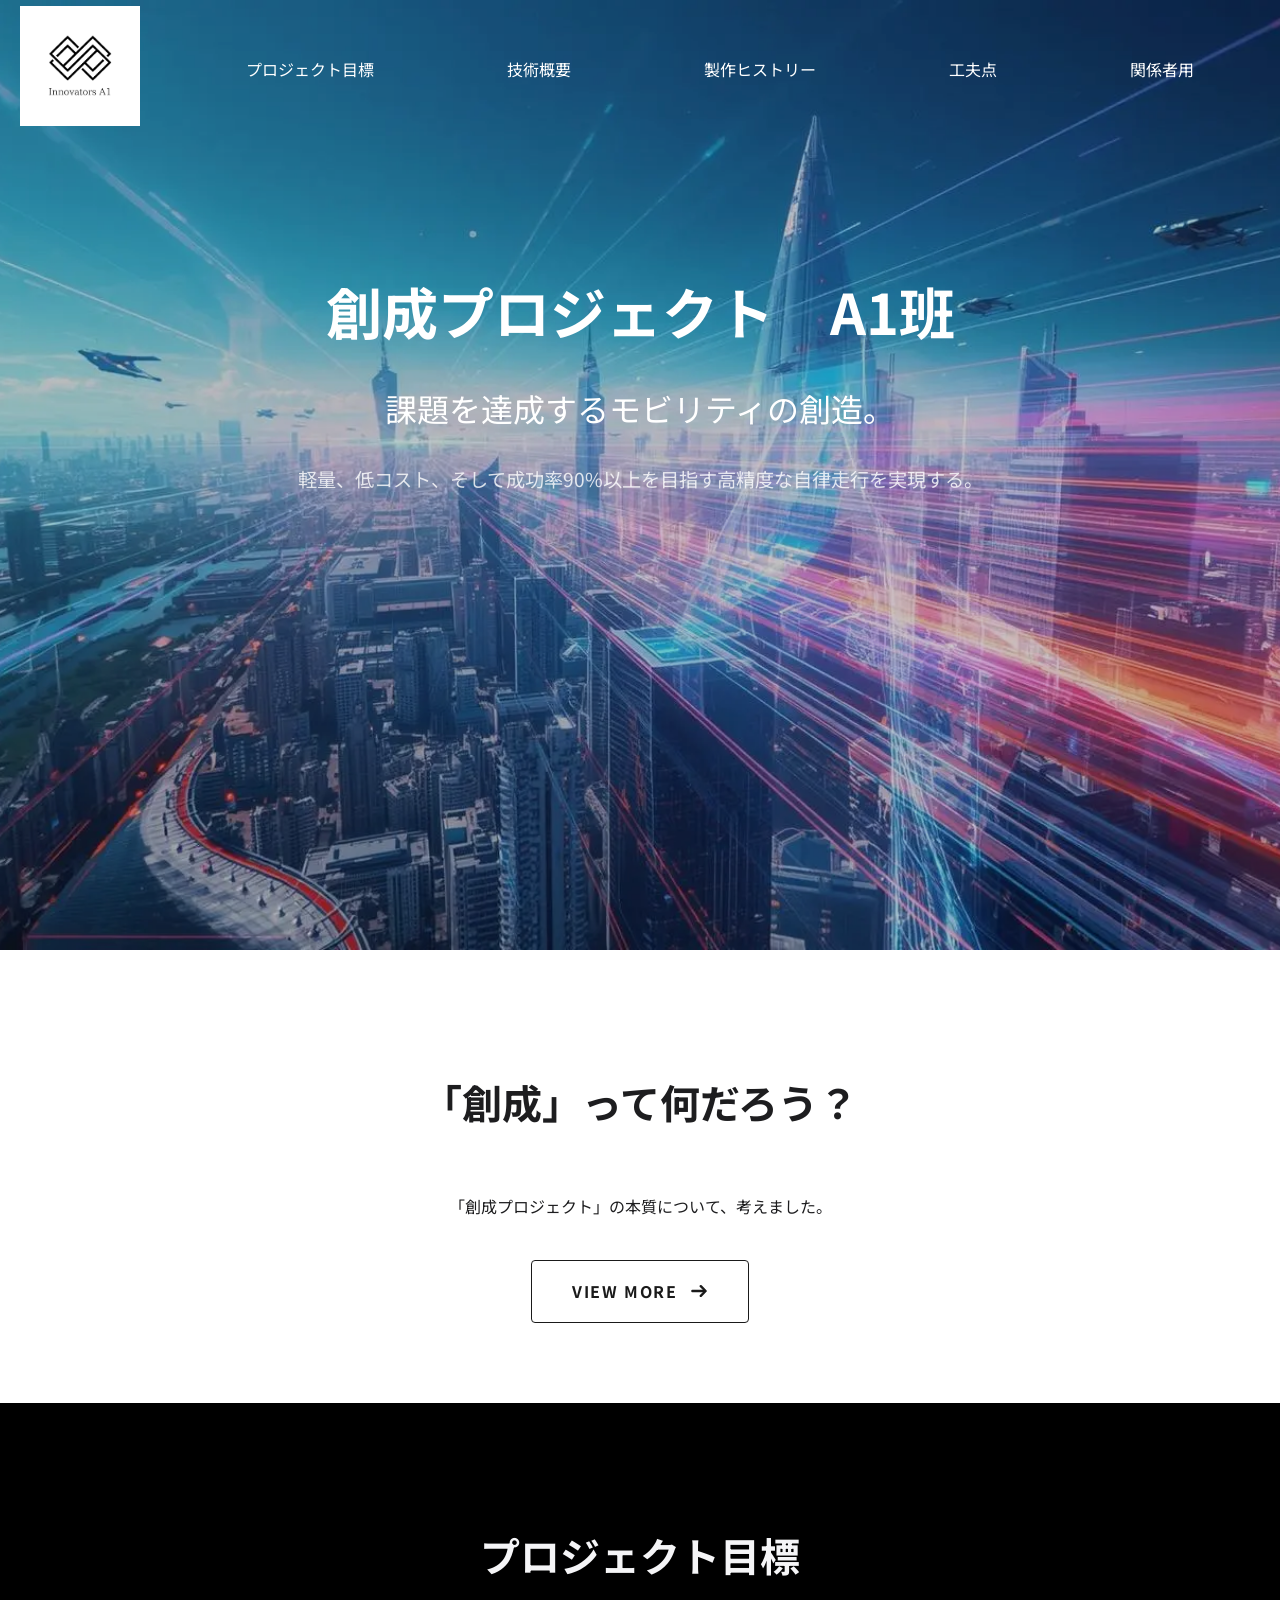
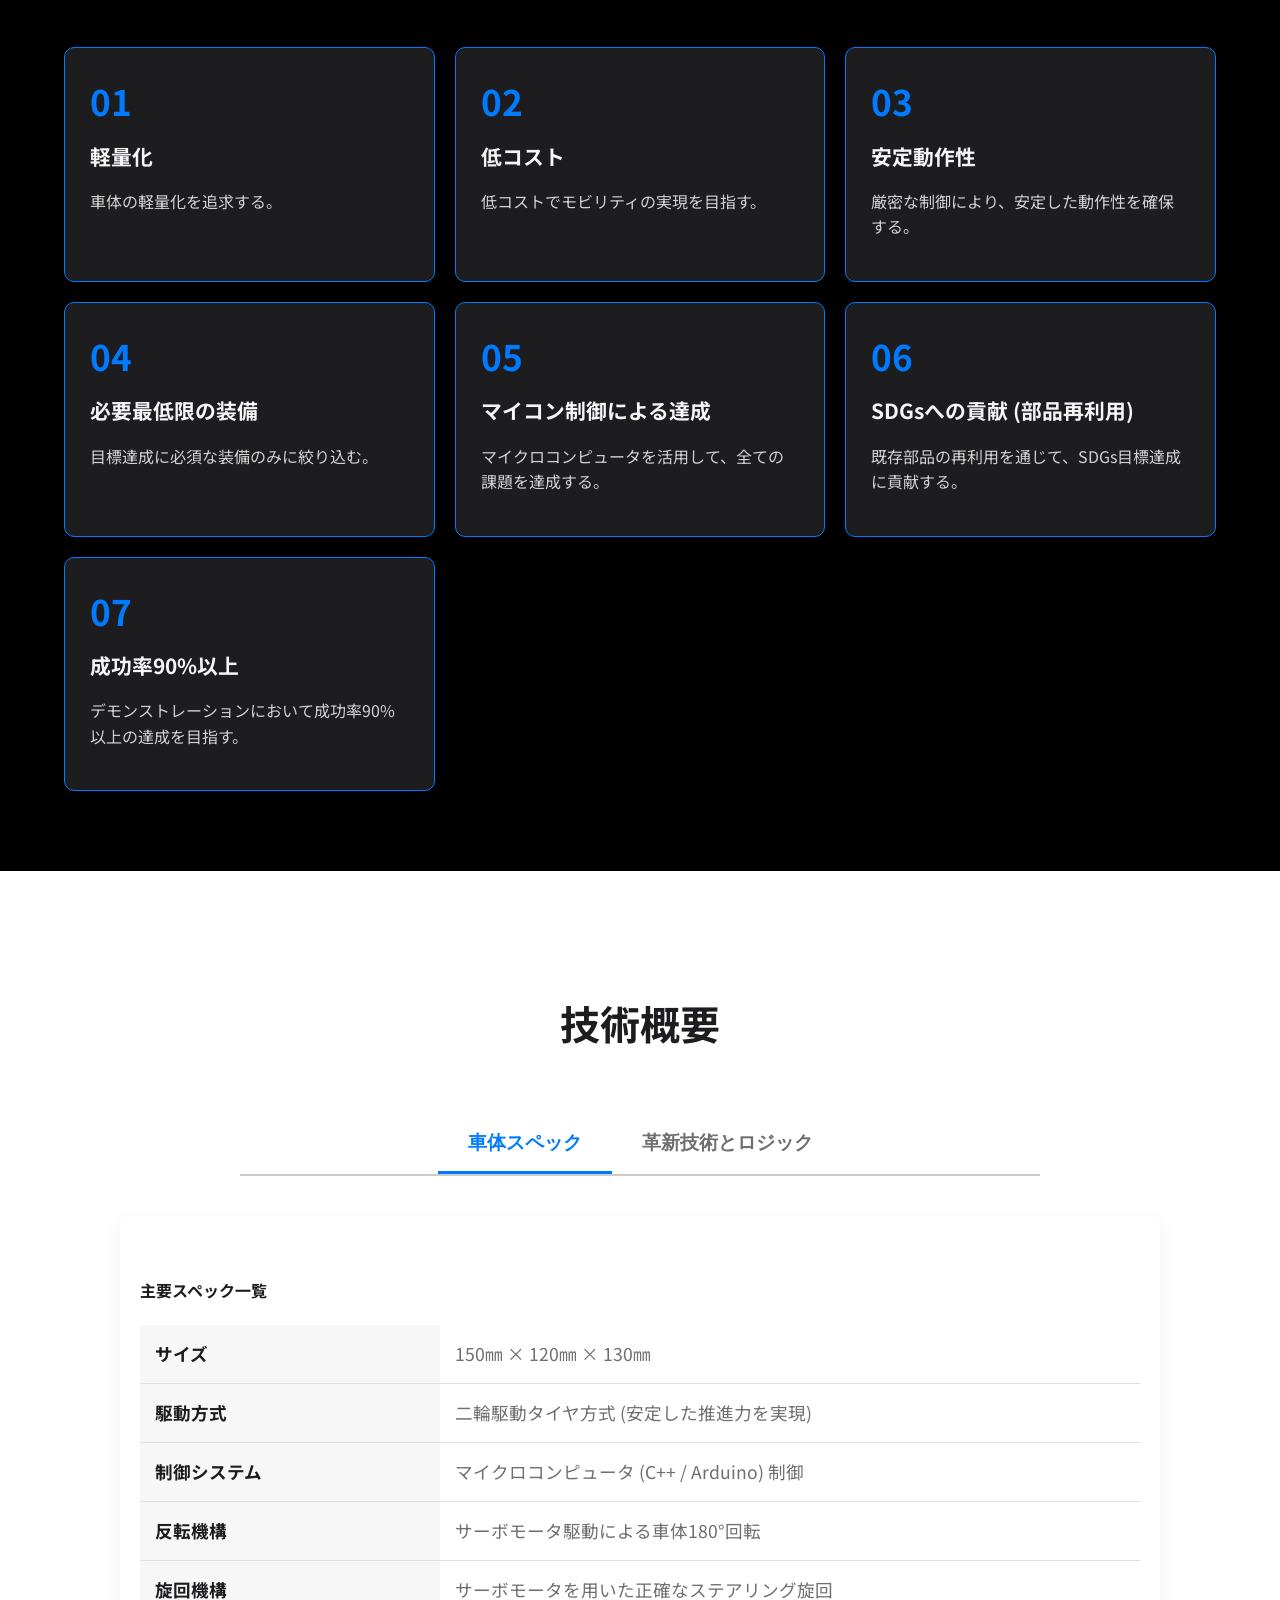
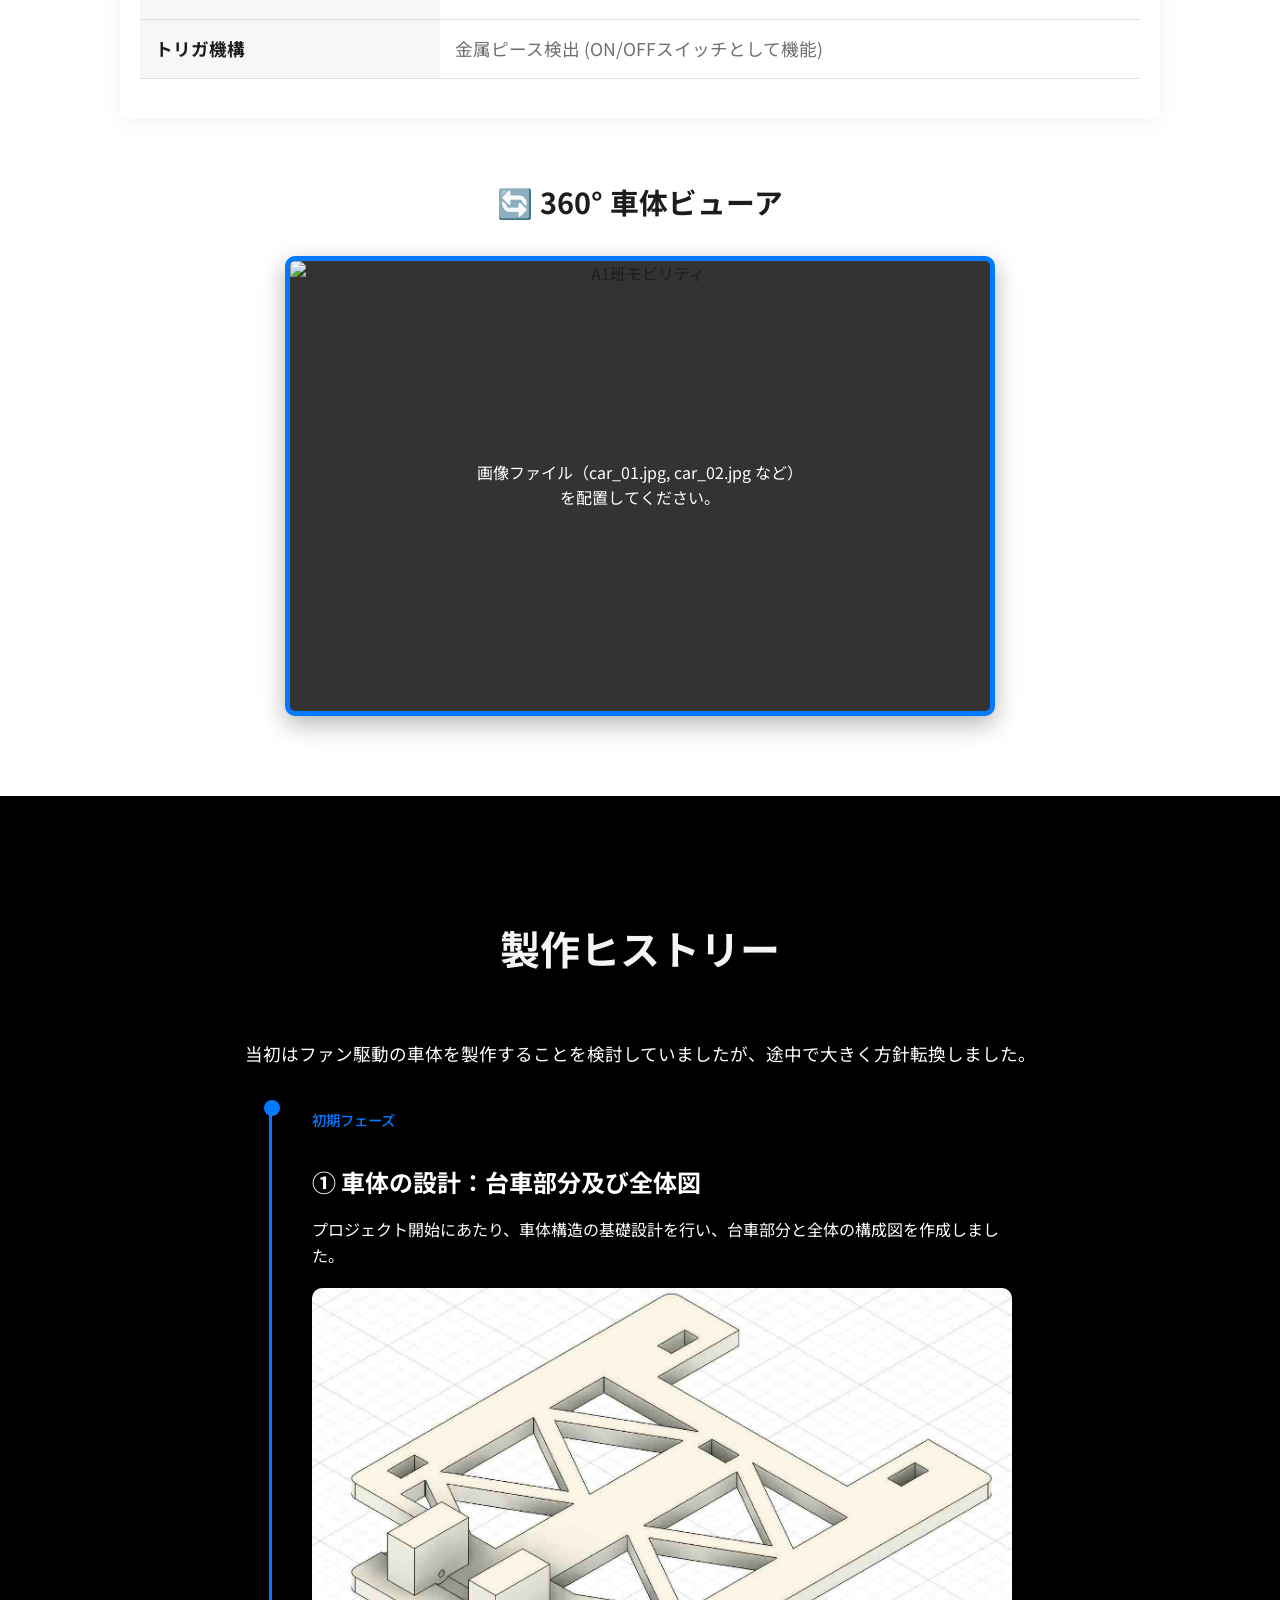
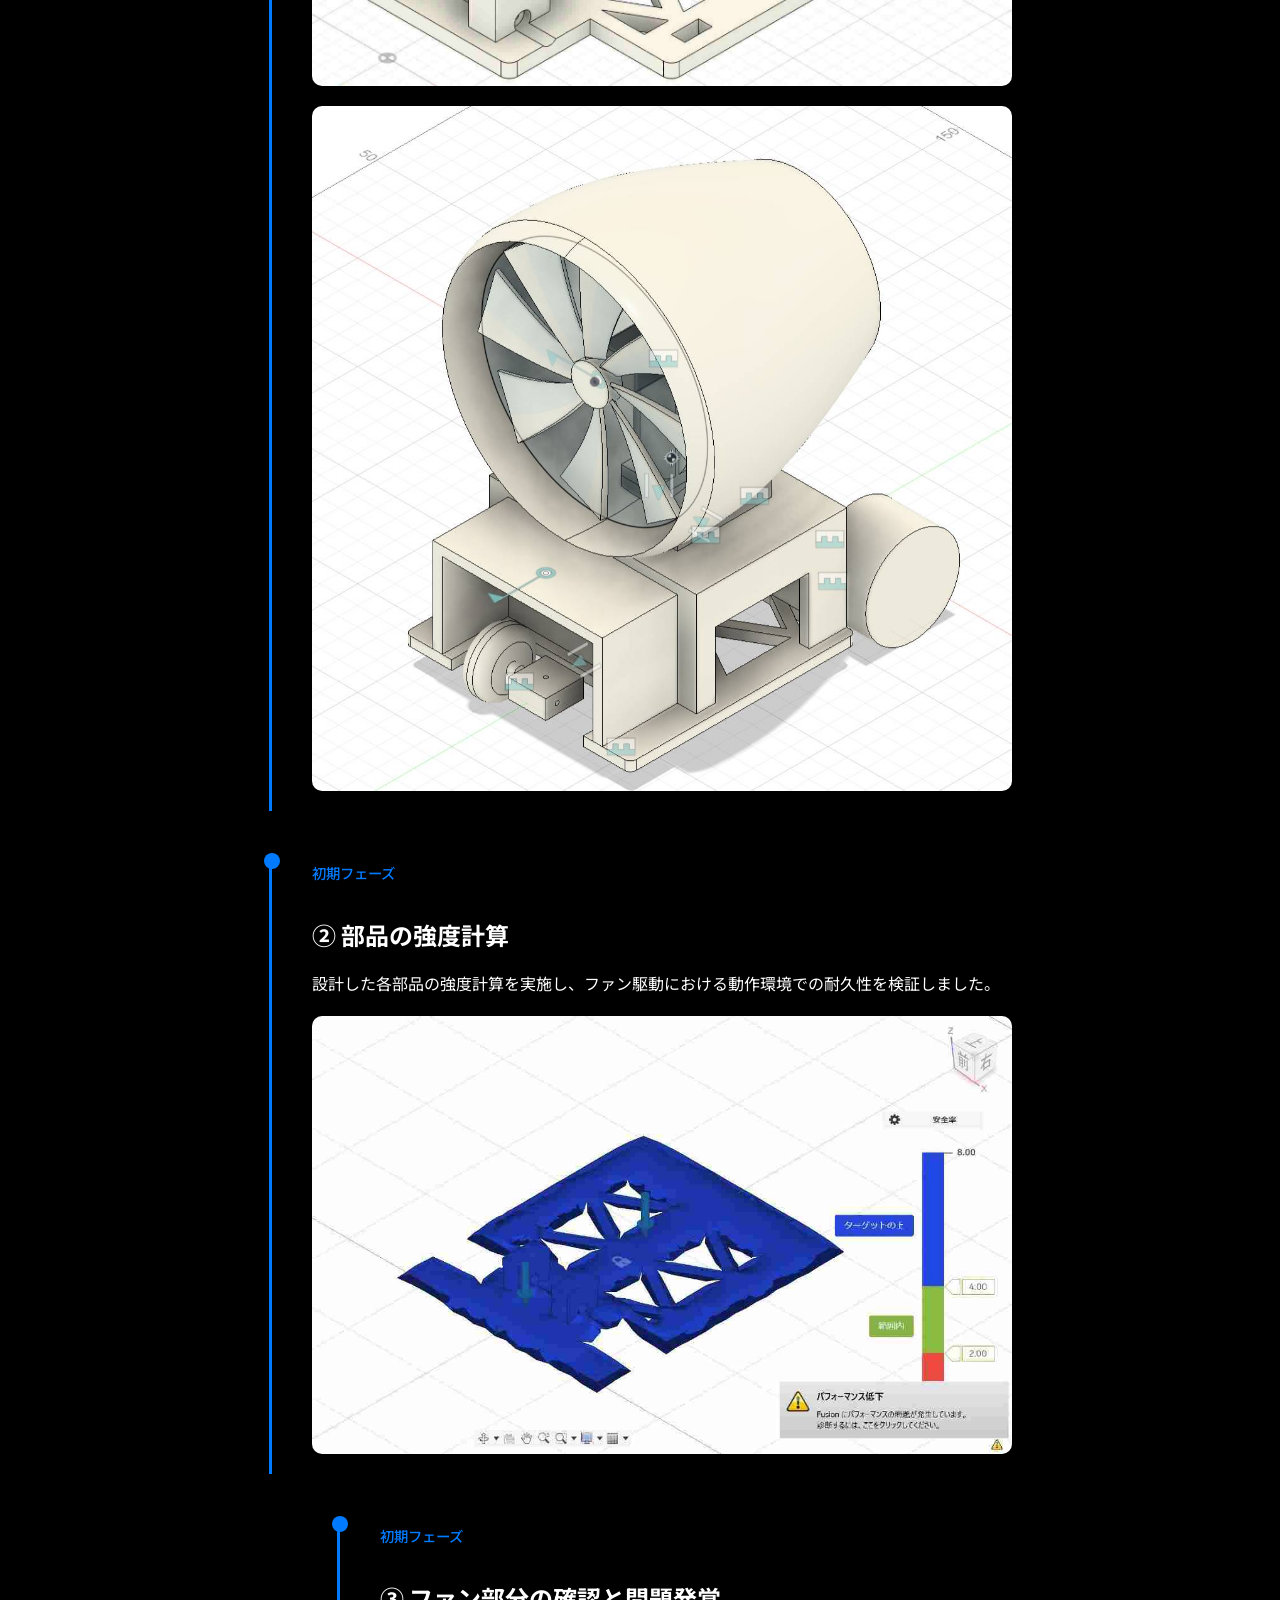
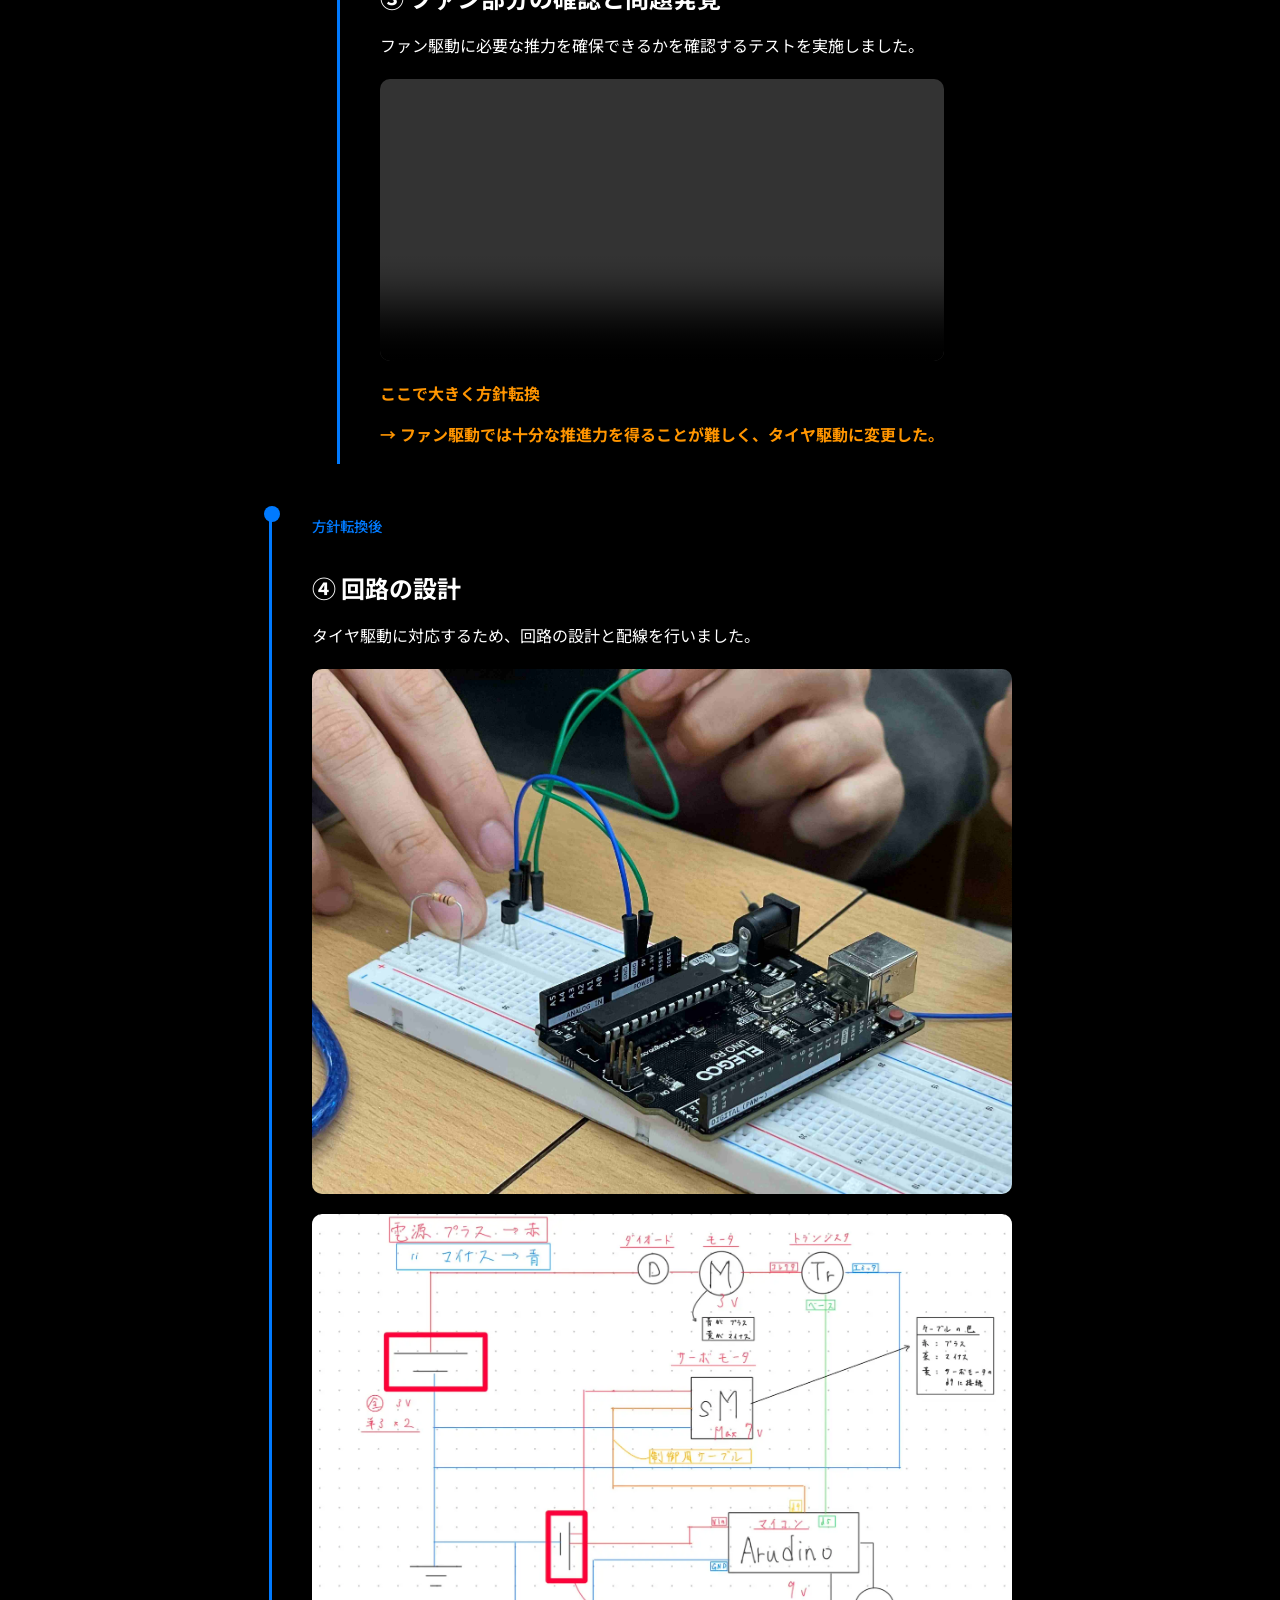
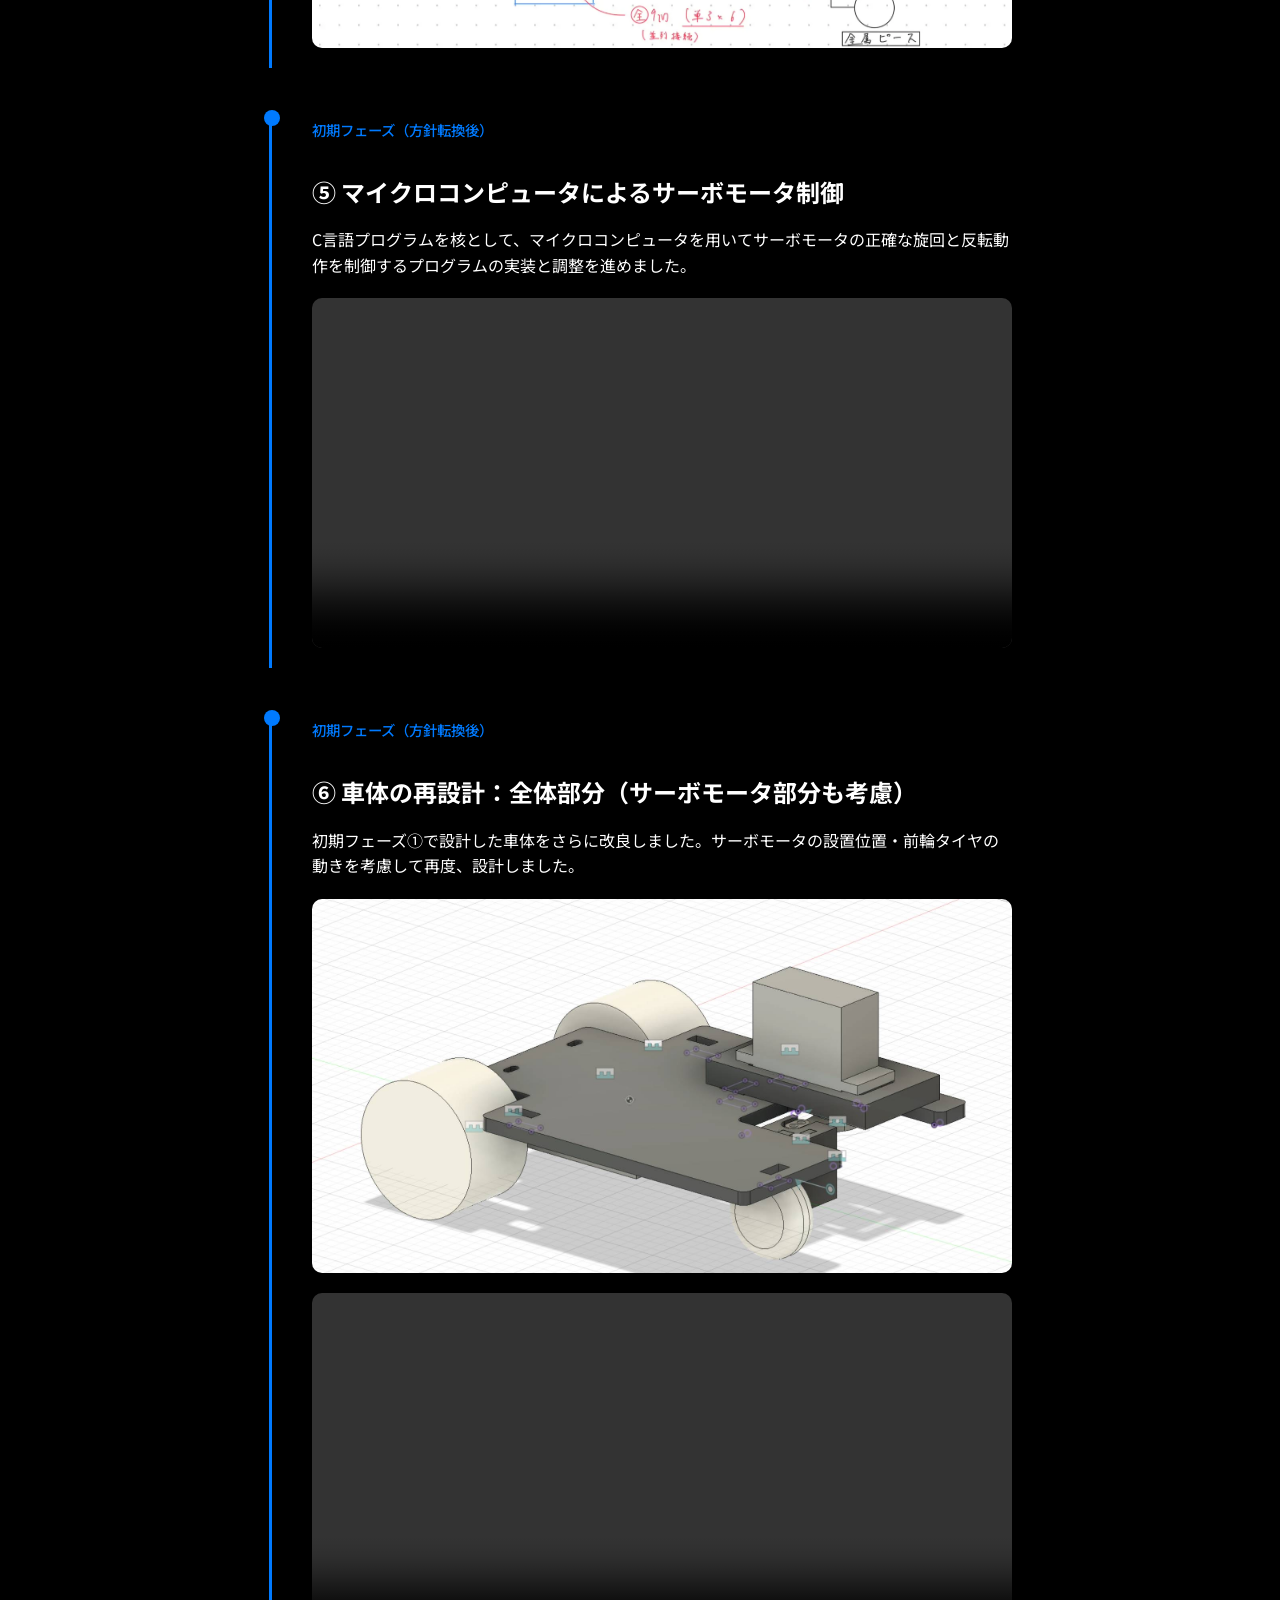
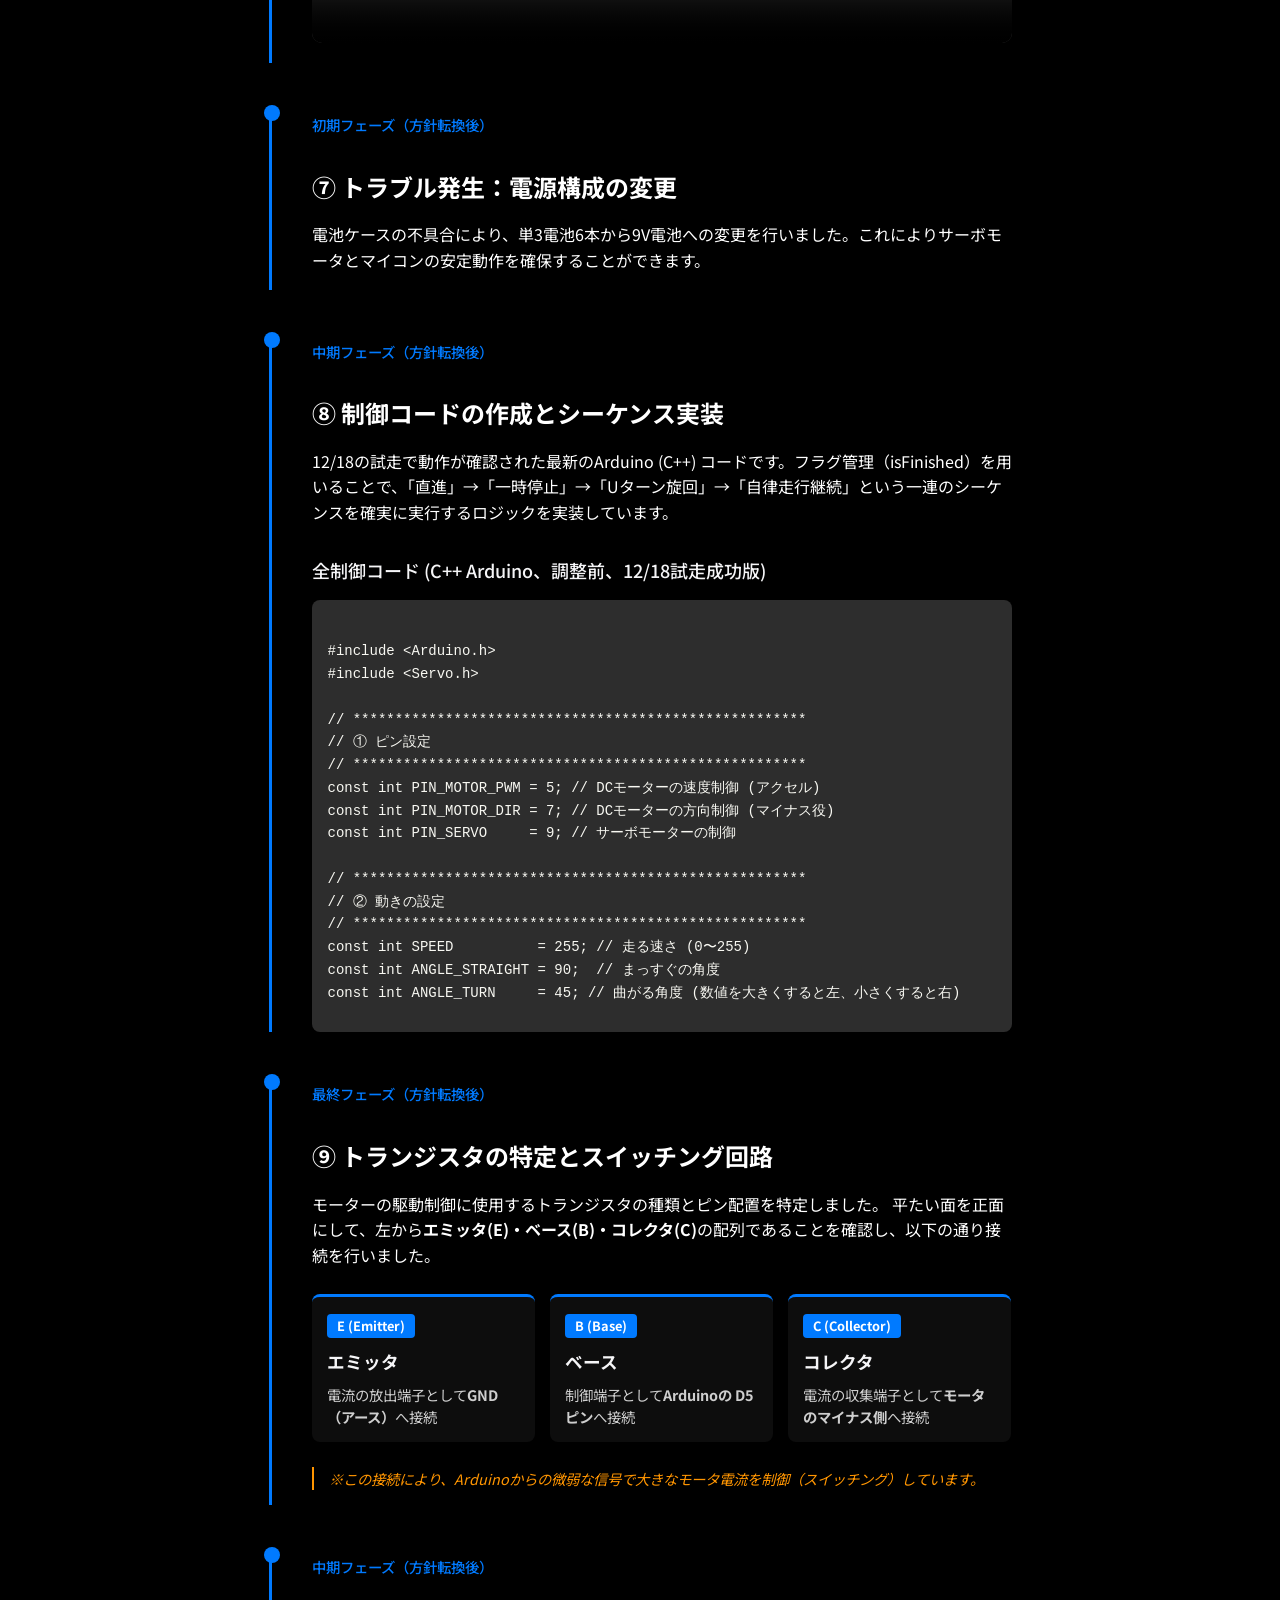
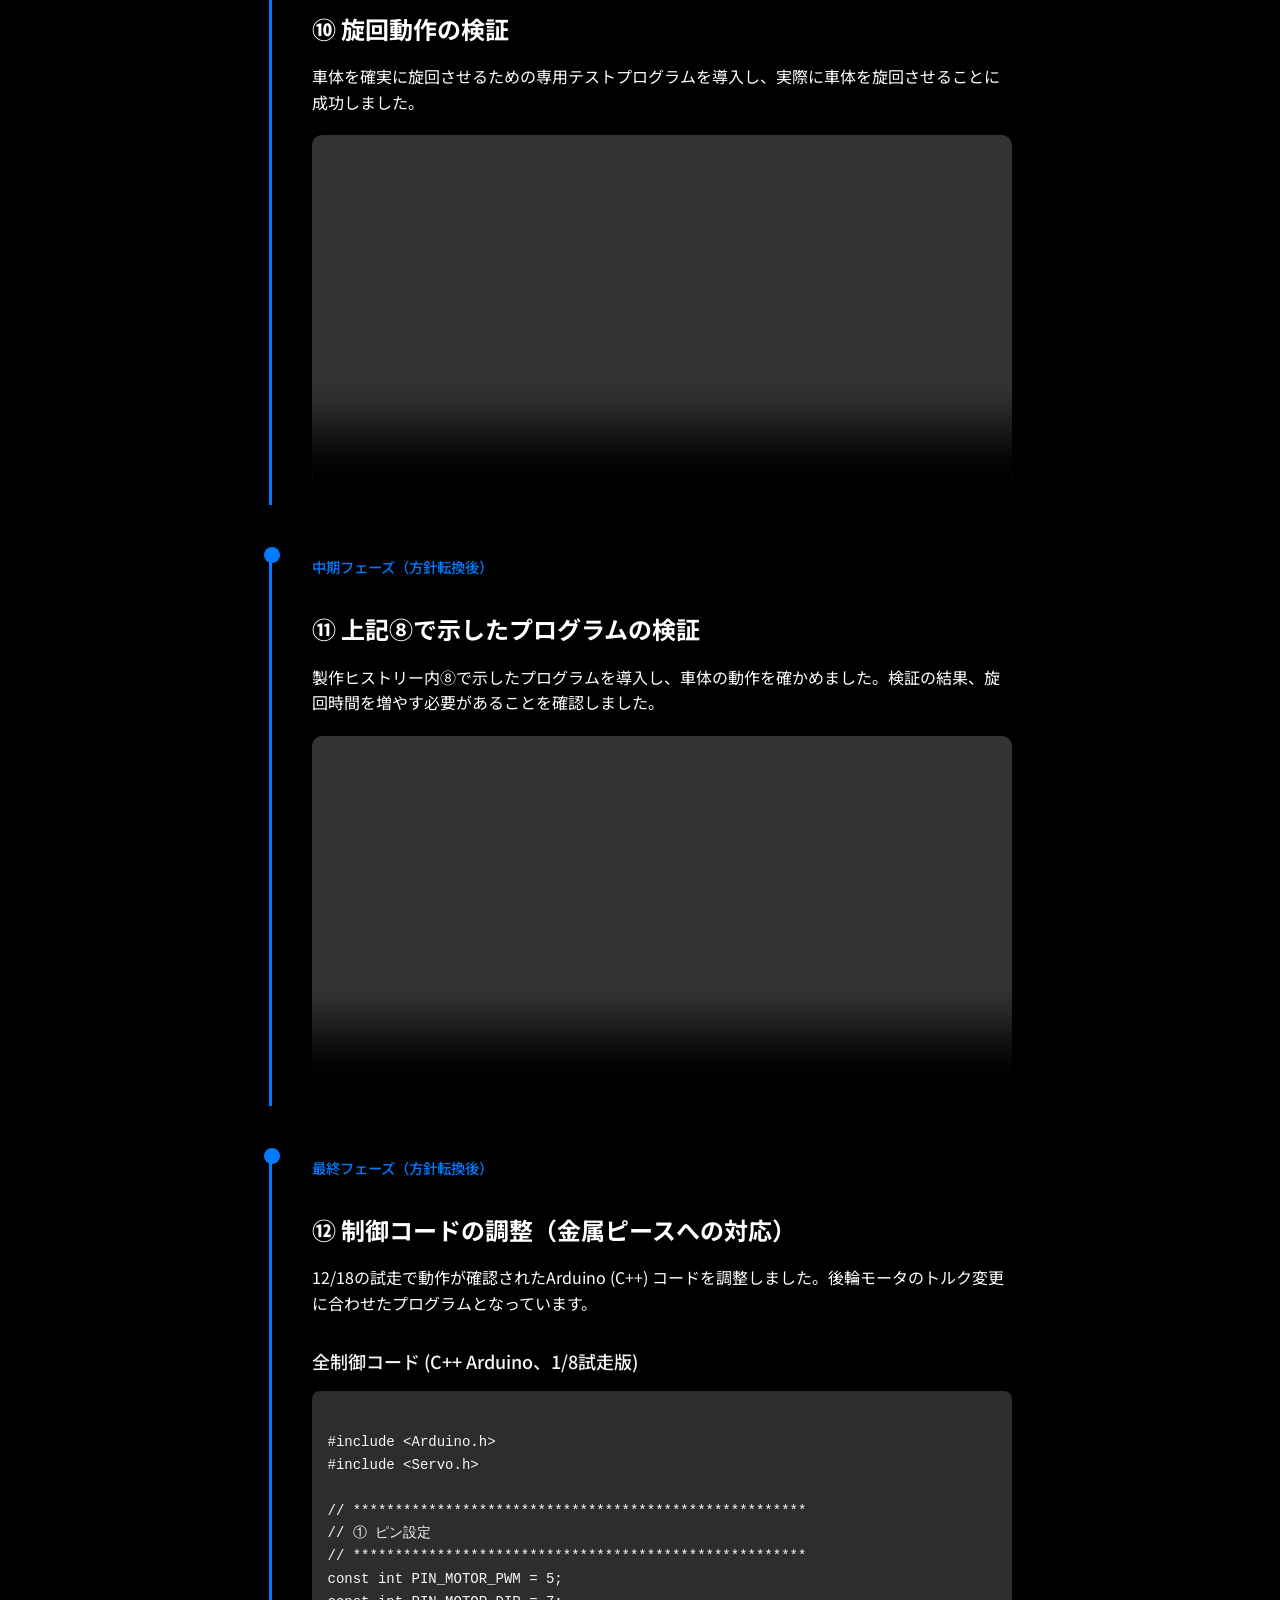
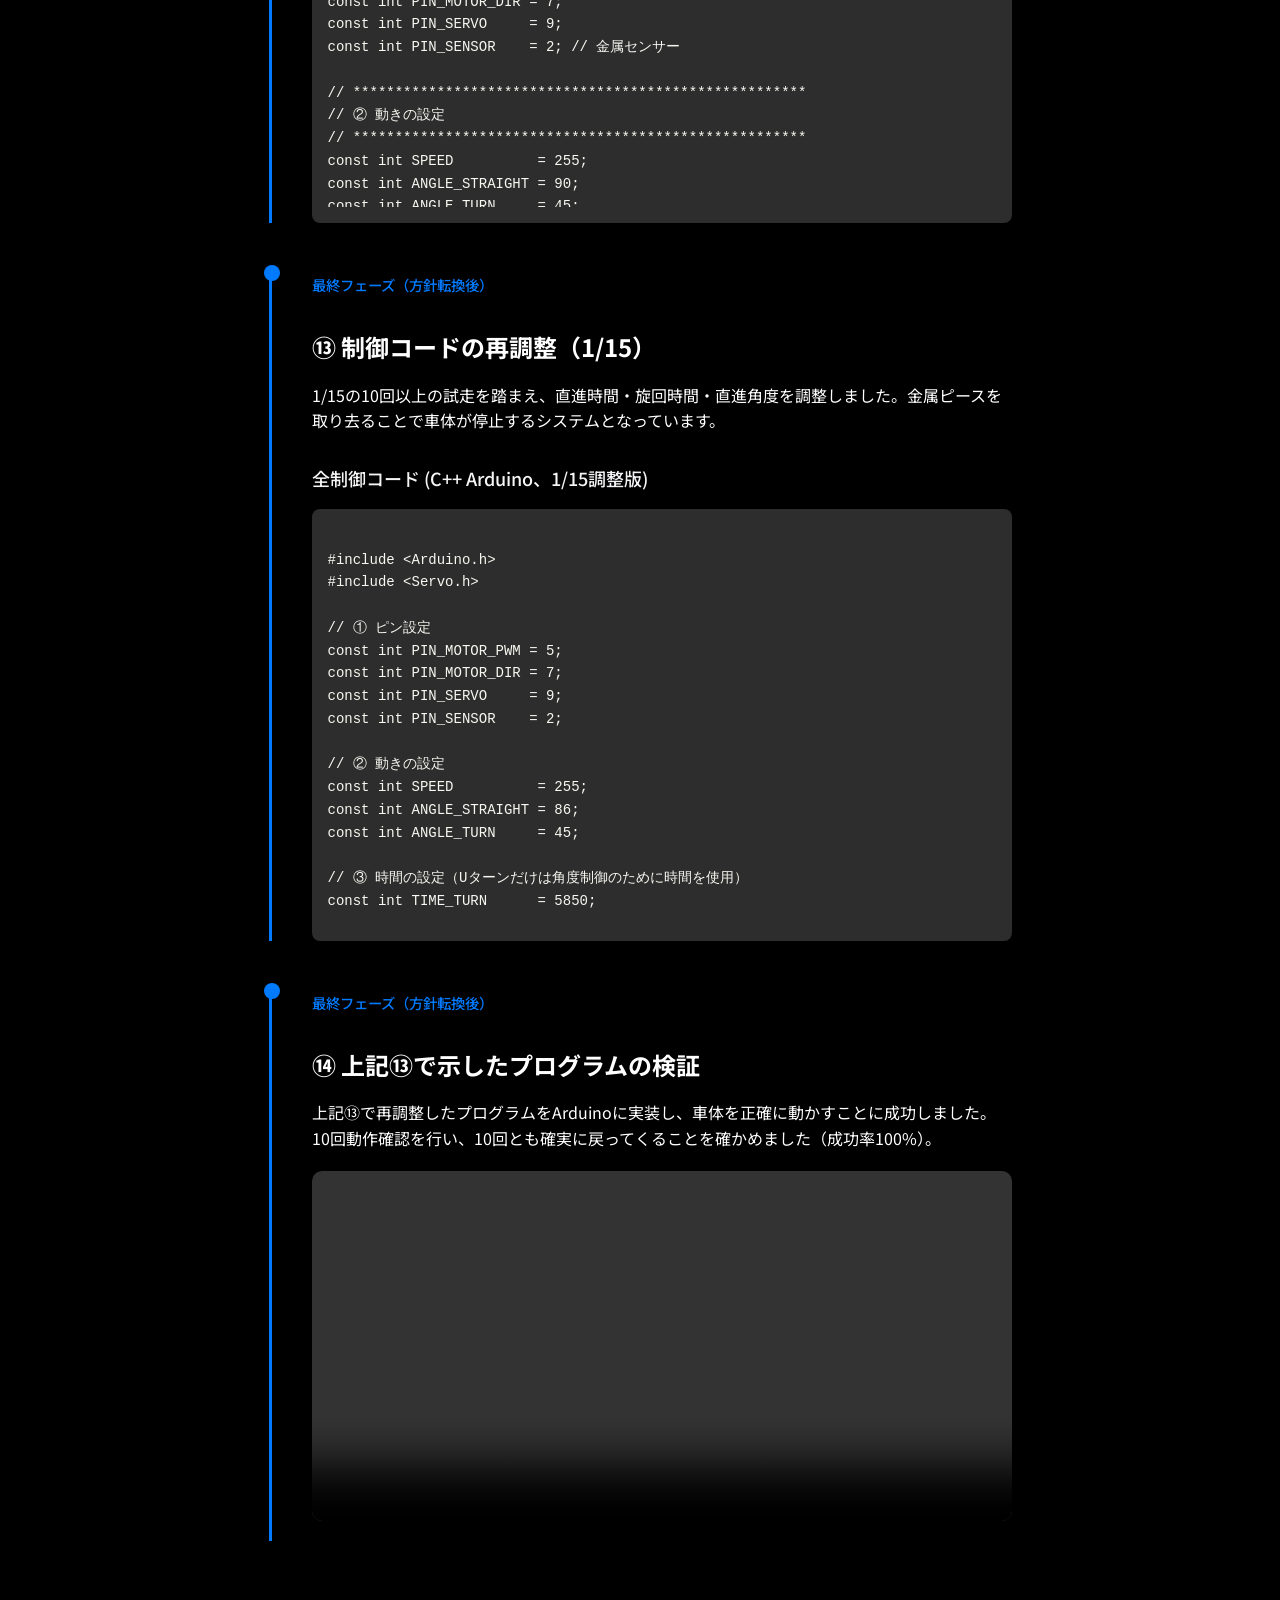
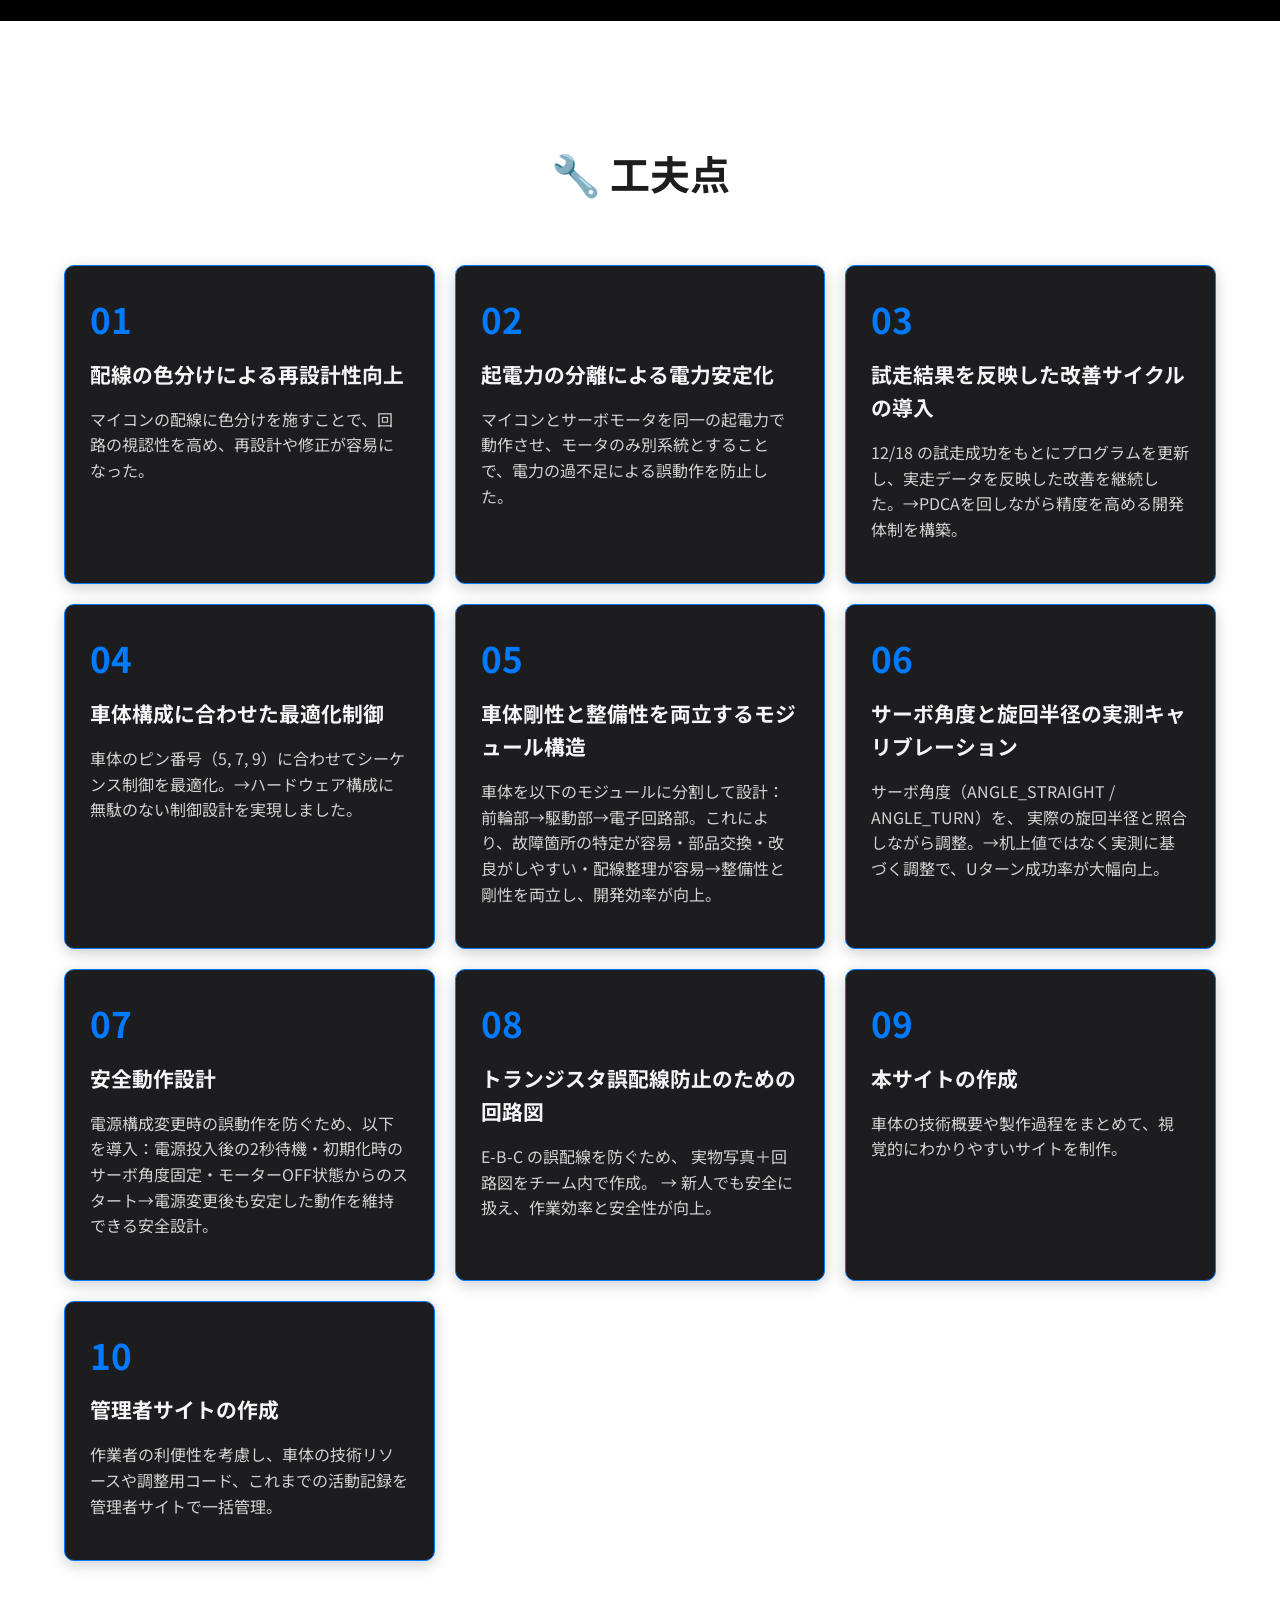
==== index.html @ 219f432d "Update index.html" ====
<!DOCTYPE html>
<html lang="ja">
<head>
    <meta charset="UTF-8">
    <meta name="viewport" content="width=device-width, initial-scale=1.0">
    <meta name="description" content="Innovators A1班による自律走行モビリティの製作プロジェクト。軽量・低コスト・高精度な設計の詳細を紹介します。">
    <title>創成プロジェクト A1班: 軽量・低コストな自律走行モビリティ開発</title>
    <link rel="preload" as="image" href="A1.webp" fetchpriority="high">
    <link rel="preconnect" href="https://fonts.googleapis.com">
    <link rel="preconnect" href="https://fonts.gstatic.com" crossorigin>
    <link href="https://fonts.googleapis.com/css2?family=Noto+Sans+JP:wght@400;700&display=swap" rel="stylesheet" media="print" onload="this.media='all'">
    <style>
/* ==========================================================================
 * 0. アニメーションキーフレーム定義
 * ========================================================================== */
@keyframes slideInUp {
    0% {
        opacity: 0;
        transform: translateY(30px);
    }
    100% {
        opacity: 1;
        transform: translateY(0);
    }
}

/* 360度ビューア操作ヒント用アニメーション */
@keyframes subtleShake {
    0%, 100% {
        transform: translateX(0);
    }
    25% {
        transform: translateX(3px); /* わずかに右へ */
    }
    75% {
        transform: translateX(-3px); /* わずかに左へ */
    }
}

/* ==================================== */
/* アニメーション関連 CSS (animate-on-scroll) */
/* ==================================== */

/* 1. アニメーション開始前の初期状態を定義 */
/* 画面外または非表示の状態 */
.animate-on-scroll {
    /* 不透明度を0にして完全に非表示にする */
    opacity: 0; 
    /* 要素をY軸（垂直方向）に20px下に移動させる（下からスライドインの準備） */
    transform: translateY(20px); 
    /* アニメーション（トランジション）の時間を設定 */
    transition: opacity 0.8s ease-out, transform 0.8s ease-out; 
}

/* 2. 要素が画面内に入ったときの状態を定義（visibleクラスがJSにより追加される） */
.animate-on-scroll.visible {
    /* 不透明度を1にして完全に表示する */
    opacity: 1; 
    /* 元の位置に戻す */
    transform: translateY(0); 
}

/* ==========================================================================
 * 1. カスタムプロパティ (変数) 定義
 * ========================================================================== */
:root {
    /* カラーパレット */
    --color-primary: #007aff; /* Blue (Apple Blue) */
    --color-primary-hover: #006ddf;
    --color-text-dark: #1d1d1f;
    --color-text-light: #ffffff;
    --color-background-light: #ffffff;
    --color-background-dark: #000000;
    --color-background-footer: #f5f5f7;
    --color-secondary-text: #6e6e73;
    --color-card-dark: #1d1d1f;
    --color-placeholder-bg: #e5e5e5;
    --color-hero-overlay: rgba(0, 0, 0, 0.2);
    --color-hero-text-secondary: rgba(255, 255, 255, 0.8);
    --color-dark-bg-heading: #f5f5f7;

    /* スペーシング */
    --space-section-padding: 80px;
    --space-page-padding-horizontal: 5%;
    --space-title-margin-bottom: 60px;
    --space-grid-gap: 30px;

    /* コードブロック用 */
    --color-code-bg: #2d2d2d; /* Monaco Dark */
    --color-code-text: #f8f8f2;
}
/* ==========================================================================
 * 2. ベーススタイル
 * ========================================================================== */

/* 基本リセットとフォント設定 */
body {
    font-family: 'Noto Sans JP', sans-serif;
    margin: 0;
    padding: 0;
    line-height: 1.6;
    color: var(--color-text-dark);
    background-color: var(--color-background-light);
}

/* スムーズスクロールの導入 */
html {
    scroll-behavior: smooth;
}

/* --- セクション共通スタイル --- */
.section {
    padding: var(--space-section-padding) var(--space-page-padding-horizontal);
    text-align: center;
}

.section h3 {
    font-size: 2.5rem;
    font-weight: 700;
    margin-bottom: var(--space-title-margin-bottom);
}

.light-bg {
    background-color: var(--color-background-light);
}

.dark-bg {
    background-color: var(--color-background-dark);
    color: var(--color-text-light);
}

.dark-bg h3 {
    color: var(--color-dark-bg-heading);
}

/* アクセシビリティのためのフォーカスインジケータ改善 */
a:focus, button:focus, .hero-tab-button:focus, .menu-icon:focus, .menu-trigger:focus {
    outline: 2px solid var(--color-primary); /* プライマリカラーの青色 */
    outline-offset: 3px;
    border-radius: 4px; /* 角丸を適用 */
}

/* ==========================================================================
 * 3. ヒーローセクション
 * ========================================================================== */
.hero {
    background-image: url('./4.webp');
    background-size: cover;
    background-position: center top;
    background-repeat: no-repeat;
    
    /* 固定ナビバーの高さ（約70px）を考慮してパディングを調整 */
    padding: calc(150px + 70px) 5% 100px;
    text-align: center;
    min-height: 70vh;
    position: relative;
    overflow: hidden;
}

/* 背景画像の上に暗いオーバーレイをかけ、テキストの視認性を高める */
.hero::before {
    content: '';
    position: absolute;
    top: 0;
    left: 0;
    width: 100%;
    height: 100%;
    background-color: var(--color-hero-overlay);
    z-index: 1;
}

/* ヒーロー内のテキストとボタンをオーバーレイより手前に表示 */
.hero h1, .hero h2, .hero p {
    color: var(--color-text-light);
    position: relative;
    z-index: 2;
    /* 初期状態を非表示にする（アニメーション開始前） */
    opacity: 0; 
    /* フェードインアニメーションを適用 */
    animation: slideInUp 1.0s ease-out forwards; 
}

/* 要素ごとに遅延を設定して順番に表示 */
.hero h1 { animation-delay: 0.3s; }
.hero h2 { animation-delay: 0.6s; }
.hero p { animation-delay: 0.9s; }

.hero h1 {
    font-size: 3.5rem;
    font-weight: 700;
    margin-bottom: 10px;
}

.hero h2 {
    font-size: 2rem;
    font-weight: 400;
    margin-bottom: 30px;
}

.hero p {
    font-size: 1.2rem;
    margin-bottom: 40px;
    color: var(--color-hero-text-secondary);
}

/* ==========================================================================
 * 4. プロジェクト目標グリッド (7項目対応のための新規スタイル)
 * ========================================================================== */
.goal-list-container {
    display: grid;
    /* PCでは3列のグリッドにする */
    grid-template-columns: repeat(3, 1fr);
    gap: 20px;
    max-width: 1200px;
    margin: 0 auto;
    text-align: left;
}

.goal-item-small {
    padding: 25px;
    border-radius: 10px;
    background-color: var(--color-card-dark);
    border: 1px solid var(--color-primary);
    box-shadow: 0 4px 15px rgba(0, 0, 0, 0.2);
    
    /* ホバーアニメーション */
    transition: transform 0.3s;
    
    /* スクロールアニメーションの初期状態 */
    opacity: 0;
    transform: translateY(30px);
    transition: opacity 0.6s ease-out, transform 0.6s ease-out, box-shadow 0.3s, border 0.3s;
}

.goal-item-small:hover {
    transform: translateY(-5px);
}

/* visibleクラスが適用されたときのアニメーション */
.goal-item-small.visible {
    opacity: 1;
    transform: translateY(0);
}

.goal-number-small {
    font-size: 2.2rem;
    font-weight: 700;
    color: var(--color-primary);
    display: block;
    margin-bottom: 10px;
}

.goal-item-small h4 {
    font-size: 1.3rem;
    font-weight: 700;
    margin-top: 0;
    margin-bottom: 10px;
    color: var(--color-dark-bg-heading);
}

.goal-item-small p {
    font-size: 1rem;
    color: var(--color-hero-text-secondary);
}

.goal-grid {
    display: none;
}


/* ==========================================================================
 * 5. 技術概要セクション（タブ・カード・テーブルスタイル）
 * ========================================================================== */

.diagram-placeholder {
    height: 250px;
    background-color: var(--color-placeholder-bg);
    border-radius: 10px;
    display: flex;
    align-items: center;
    justify-content: center;
    color: var(--color-secondary-text);
    font-style: italic;
    margin-top: 20px;
}

/* --- タブ構造のスタイル定義 --- */

.tab-buttons {
    display: flex;
    justify-content: center;
    max-width: 800px;
    margin: 0 auto 40px;
    border-bottom: 2px solid #ccc;
}

.tab-button {
    padding: 15px 30px;
    font-size: 1.2rem;
    font-weight: 700;
    cursor: pointer;
    color: var(--color-secondary-text);
    background: none;
    border: none;
    border-bottom: 3px solid transparent;
    transition: all 0.3s ease;
    text-align: center;
}

.tab-button.active {
    color: var(--color-primary); /* Blue */
    border-bottom: 3px solid var(--color-primary);
}

.tab-button:hover:not(.active) {
    color: var(--color-text-dark); /* ホバー時 */
}

.tab-content-container {
    max-width: 1000px;
    margin: 0 auto;
    text-align: left;
    padding: 20px;
    border-radius: 8px;
    background-color: var(--color-background-light); 
    box-shadow: 0 4px 20px rgba(0, 0, 0, 0.05);
}

.tab-content {
    display: none;
    padding: 20px 0;
}

.tab-content.active {
    display: block;
}

/* --- 車体スペック (テーブル形式) --- */
.spec-table {
    width: 100%;
    border-collapse: collapse;
    margin-top: 20px;
}

.spec-table th, .spec-table td {
    padding: 15px;
    border-bottom: 1px solid #e0e0e0;
    font-size: 1.1rem;
    vertical-align: top;
}

.spec-table th {
    width: 30%;
    background-color: #f7f7f7;
    font-weight: 700;
    color: var(--color-text-dark);
    text-align: left;
}

.spec-table td {
    width: 70%;
    color: var(--color-secondary-text);
}

/* --- 核心技術のカードスタイル --- */
.tech-card-container {
    display: grid;
    grid-template-columns: repeat(2, 1fr); /* 2列グリッド */
    gap: 30px;
    margin-top: 20px;
}

.tech-card {
    padding: 25px;
    border: 1px solid #e0e0e0;
    border-left: 5px solid var(--color-primary);
    border-radius: 8px;
    box-shadow: 0 2px 10px rgba(0, 0, 0, 0.03);
    
    /* ホバーアニメーション */
    transition: transform 0.3s;

    /* スクロールアニメーションの初期状態 */
    opacity: 0;
    transform: translateY(30px);
    transition: opacity 0.6s ease-out, transform 0.6s ease-out, box-shadow 0.3s, border 0.3s;
}

.tech-card:hover {
    transform: translateY(-3px);
    box-shadow: 0 6px 15px rgba(0, 0, 0, 0.1);
}

/* visibleクラスが適用されたときのアニメーション */
.tech-card.visible {
    opacity: 1;
    transform: translateY(0);
}

.tech-card h4 {
    color: var(--color-primary);
    margin-top: 0;
    margin-bottom: 15px;
    font-size: 1.4rem;
}

.tech-card p {
    font-size: 1rem;
    color: var(--color-secondary-text);
    margin-bottom: 0;
}

/* --- 360度ビューア スタイル --- */

.viewer-section-wrapper {
    max-width: 1000px;
    margin: 60px auto 0;
    text-align: center;
}

.viewer-section-wrapper h4 {
    font-size: 1.8rem;
    color: var(--color-text-dark);
    margin-bottom: 30px;
}

.viewer {
    width: 90%;
    max-width: 700px;
    height: 450px; 
    margin: 0 auto;
    overflow: hidden;
    position: relative;
    background: #333;
    border: 5px solid var(--color-primary);
    box-shadow: 0 8px 25px rgba(0, 0, 0, 0.3);
    cursor: grab;
    border-radius: 10px;

    /* ドラッグを促すアニメーション */
    animation: subtleShake 3s ease-in-out 1s 2;
}
    
/* ドラッグ中はアニメーションを停止 */
.viewer.dragging {
    cursor: grabbing;
    animation: none;
}

.viewer img {
    width: 100%;
    height: 100%;
    object-fit: contain;
    position: absolute;
    top: 0;
    left: 0;
    opacity: 0;
    transition: opacity 0.05s ease-out; 
    user-select: none;
    -webkit-user-drag: none;
}
    
.viewer img.active {
    opacity: 1;
}

.viewer .image-placeholder-text {
    color: var(--color-text-light);
    text-align: center;
    position: absolute;
    top: 50%;
    left: 50%;
    transform: translate(-50%, -50%);
    margin: 0;
    padding: 0 10px;
}

/* ==========================================================================
 * 6. 特集セクション（完全に左右全幅・背景白）
 * ========================================================================== */

/* 特集セクション全体 */
.special-features {
  background-color: #ffffff; /* 背景は白 */
  padding: 60px 0;
}

/* カードの設定 */
.feature-card {
  width: 280px;
  margin: 0 15px;
  background: #ffffff;
  border-radius: 12px;
  /* ほんの少しだけ影をつけて立体感を出す */
  box-shadow: 0 4px 20px rgba(0, 0, 0, 0.08); 
  border: 1px solid #eee; /* 薄い枠線で境界をはっきりさせる */
  transition: transform 0.3s ease; /* 動きを滑らかに */
}

/* マウスを乗せた時の動き */
.feature-card:hover {
  transform: translateY(-5px); /* 少し上に浮き上がる */
  box-shadow: 0 8px 30px rgba(0, 0, 0, 0.12);
}

/* テキストの設定 */
.card-content h3 {
  font-size: 1.1rem;
  color: #222; /* 真っ黒より少しだけ柔らかい黒 */
  line-height: 1.5;
  font-weight: bold;
}
        
/* ここが重要：画面の端から端まで白くする設定 */
.special-features-section {
    width: 100vw;             /* 画面の横幅いっぱいに強制 */
    position: relative;
    left: 50%;
    transform: translateX(-50%); /* 親要素の幅を無視して画面端まで広げる */
    background-color: #ffffff;  /* 背景を真っ白に */
    padding: 80px 0;
    margin: 0;
    overflow: hidden;
}

/* タイトルサイズを他のセクション（h2）と統一 */
.special-features-section .section-title {
    text-align: center;
    color: var(--color-text-dark);
    margin-bottom: 50px;
    font-size: 2.5rem; 
    font-weight: 700;
}

/* スライダーの表示窓（containerの中に収める） */
.special-slider-viewport {
    max-width: 1100px; /* 他のコンテンツと合わせる */
    margin: 0 auto;
    overflow: hidden;
    padding: 20px 0;
}

/* 横に流れるレール */
.special-slider-track {
    display: flex;
    width: calc((300px + 20px) * 6); /* カード幅+余白 × 枚数 */
    animation: special-loop 25s linear infinite;
}

.special-slider-track:hover {
    animation-play-state: paused;
}

/* カードのデザイン */
.special-card {
    width: 300px;
    margin: 0 10px;
    background-color: #f9f9f9; /* 少しだけ色を変えてカードを際立たせる */
    border: 1px solid #e0e0e0;
    border-radius: 12px;
    flex-shrink: 0;
}

.special-card img {
    width: 100%;
    height: 180px;
    object-fit: cover;
    border-radius: 12px 12px 0 0;
}

.special-card .card-content {
    padding: 20px;
    text-align: center;
}

.special-card .card-content h3 {
    color: #333;
    font-size: 1.1rem;
    margin: 0;
}

/* ループアニメーション */
@keyframes special-loop {
    0% { transform: translateX(0); }
    100% { transform: translateX(-960px); } /* 320px * 3枚分 */
}


/* ==========================================================================
 * 6. 製作プロセス (ヒストリー)
 * ========================================================================== */
.process-preamble {
    text-align: center;
    max-width: 800px;
    margin: 0 auto 40px;
    font-size: 1.1rem;
}

.process-container {
    display: flex;
    flex-direction: column;
    gap: 50px;
    max-width: 1000px;
    margin: 0 auto;
    text-align: left;
}

/* 製作ステップ (タイムライン) にアニメーションを設定 */
.process-container .step {
    flex: 1;
    padding: 0 0 0 40px;
    max-width: 700px;
    margin: 0 auto;
    position: relative;
    /* 縦並びのタイムライン装飾 */
    border-top: none;
    border-left: 3px solid var(--color-primary);

    /* スクロールアニメーションの初期状態 */
    opacity: 0;
    transform: translateX(-30px); /* 左からスライドイン */
    transition: opacity 0.8s ease-out, transform 0.8s ease-out;
}

/* visibleクラスが適用されたときのアニメーション */
.process-container .step.visible {
    opacity: 1;
    transform: translateX(0);
}

/* ステップの丸印 */
.process-container .step:before {
    content: '';
    position: absolute;
    left: -8px;      /* 線の中央に丸を揃える */
    top: -8px;       /* 丸を線の上端に置く */
    width: 16px;
    height: 16px;
    background-color: var(--color-primary);
    border-radius: 50%;
}


.process-container .step h4 {
    font-size: 1.5rem;
    margin-bottom: 15px;
    font-weight: 700;
}

.step-number {
    display: block;
    color: var(--color-primary);
    font-weight: 500;
    margin-bottom: 5px;
    font-size: 0.9rem;
}

.major-change-note, .major-change-reason {
    color: #ff9500;
    font-weight: 700;
    margin-top: 10px;
}

/* 挿入された画像/動画のスタイル */
.process-media {
    max-width: 100%;
    height: auto;
    display: block;
    margin-top: 20px;
    margin-bottom: 20px;
    border-radius: 10px;
    box-shadow: 0 5px 15px rgba(0, 0, 0, 0.3);
    width: 100%;
}

/* ==========================================================================
 * 7. フッター（新規マルチカラム対応）
 * ========================================================================== */

/* 既存の footer スタイルを上書きし、新しい .site-footer に適用 */
footer {
    padding: 0; 
    background-color: transparent; 
}

/* フッター全体 */
.site-footer {
    background-color: var(--color-background-dark); 
    color: var(--color-text-light); 
    padding: 60px var(--space-page-padding-horizontal) 0;
    font-family: 'Noto Sans JP', sans-serif;
    text-align: left;
}

/* コンテナ */
.footer-container {
    display: flex;
    flex-wrap: wrap;
    justify-content: space-between;
    max-width: 1200px;
    margin: 0 auto;
    padding-bottom: 30px;
}

/* 各セクション */
.footer-section {
    flex: 1 1 200px; 
    margin: 15px 15px 15px 0;
    min-width: 150px;
}

.footer-section h4 {
    font-size: 1.25rem;
    font-weight: 700;
    margin-bottom: 12px;
    border-bottom: 2px solid var(--color-primary); 
    padding-bottom: 6px;
    color: var(--color-dark-bg-heading);
}

/* リスト */
.footer-section ul {
    list-style: none;
    padding: 0;
}

.footer-section ul li {
    margin: 10px 0;
}

.footer-section ul li a {
    color: var(--color-hero-text-secondary); 
    text-decoration: none;
    transition: color 0.3s, padding-left 0.3s;
    display: inline-block;
    font-size: 1rem;
}

.footer-section ul li a:hover {
    color: var(--color-primary); 
    padding-left: 5px;
}

/* フッター下部（コピーライト） */
.footer-bottom {
    text-align: center;
    padding: 20px 0;
    font-size: 0.9rem;
    border-top: 1px solid rgba(255, 255, 255, 0.1);
    color: #ffffff;
}

/* ==========================================================================
 * 9. コードブロック
 * ========================================================================== */

/* コードブロックのラッパー（相対位置の基準） */
.code-block-wrapper {
    position: relative;
    background-color: var(--color-code-bg);
    border-radius: 0.5rem;
    box-shadow: 0 10px 15px rgba(0, 0, 0, 0.3);
    padding: 1rem;
    color: var(--color-code-text);
    margin-top: 1rem;
    text-align: left;
}

/* コードブロック本体（スクロールバーの制御とフォント設定） */
/* 修正後 */
.code-block-wrapper .code-block {
    max-height: 400px;
    width: 100%;            /* 横幅を親要素に合わせる */
    display: block;         /* ブロック要素として扱う */
    overflow-y: auto;       /* 縦スクロール */
    overflow-x: scroll !important; /* 横スクロールを強制的に有効化 */
    -webkit-overflow-scrolling: touch; 
    position: relative;
}

.code-block-wrapper pre {
    white-space: pre !important;  /* 改行させない */
    display: block;               /* ブロック表示 */
    width: max-content;           /* 中身の長さに合わせて横幅を広げる */
    min-width: 100%;              /* 背景が途切れないようにする */
}

/* コードブロック内の見出し */
.code-display h5 {
    font-size: 1.125rem;
    font-weight: 500;
    margin-bottom: 0.5rem;
    color: var(--color-dark-bg-heading); 
    text-align: left;
    padding: 0;
}

.code-block-wrapper pre {
    white-space: pre; 
    font-size: 0.875rem;
    line-height: 1.625;
    margin: 0;
    padding-top: 1.5rem; 
    max-width: 100%;
    box-sizing: border-box;
    display: block;
}


/* ==========================================================================
 * 10. ナビバー（ロゴ＋タブ）スタイル
 * ========================================================================== */

/* スクロールしていないときの初期状態（JSでこのクラスが付与される） */
.navbar.transparent {
    background-color: transparent;
    box-shadow: none;
    transition: background-color 0.3s ease-out, box-shadow 0.3s ease-out;
    color: var(--color-text-light);
}

/* スクロール後（背景を黒に戻す） */
.navbar:not(.transparent) {
    background-color: #000;
    box-shadow: 0 2px 5px rgba(0,0,0,0.3);
}

/* ナビバー全体 */
.navbar {
    background-color: #000;
    color: #fff;
    width: 100%;
    position: fixed; 
    top: 0;
    left: 0;
    z-index: 1000;
}

/* コンテナ（ロゴ＋タブ＋メニューアイコン） */
.navbar-container {
    display: flex;
    align-items: center;
    padding: 6px 20px;
    min-height: 70px;
}

/* ロゴ */
.logo {
    width: 120px;
    height: auto;
    flex-shrink: 0;
}

/* PC用タブコンテナ */
.hero-tabs-container {
    display: flex;
    flex: 1;
    justify-content: space-evenly;
    margin-left: 40px;
}

/* タブボタン */
.hero-tab-button {
    flex-grow: 1;
    text-align: center;
    color: inherit; 
    text-decoration: none;
    padding: 14px 0;
    border-radius: 6px;
    transition: all 0.3s ease;
}

.hero-tab-button:hover {
    border: 2px solid var(--color-primary);
    background-color: rgba(255,255,255,0.05);
}


/* ==========================================================================
 * 11. ハンバーガーメニュー (SPBTN_NavR) スタイル
 * ========================================================================== */

/* ボタンコンテナ (PCでは非表示) */
.menu-trigger, .spBTN_NavR {
    position: relative;
    width: 30px;
    height: 30px;
    cursor: pointer;
    background: none;
    border: none;
    padding: 0;
    margin-left: auto; /* 右寄せ */
    z-index: 1010; 
    display: none; /* デフォルトでは非表示 (メディアクエリで表示) */
}

/* アイコンの線 */
.menu-trigger span, .spBTN_NavR span {
    position: absolute;
    width: 100%;
    height: 3px;
    background-color: var(--color-text-light); /* 白い線 */
    border-radius: 3px;
    left: 0;
    transition: all 0.3s ease;
}

/* 1本目の線（上） */
.menu-trigger span:nth-of-type(1) {
    top: 0;
}

/* 2本目の線（中央） */
.menu-trigger span:nth-of-type(2) {
    top: 50%;
    transform: translateY(-50%);
}

/* 3本目の線（下） */
.menu-trigger span:nth-of-type(3) {
    bottom: 0;
}

/* 展開時 (.active クラスが付いたとき) のアニメーション (X印へ変形) */
.menu-trigger.active span:nth-of-type(1),
.spBTN_NavR.active span:nth-of-type(1) {
    top: 50%;
    transform: translateY(-50%) rotate(45deg);
}

/* 2本目の線（中央）: 透明化して非表示 */
.menu-trigger.active span:nth-of-type(2),
.spBTN_NavR.active span:nth-of-type(2) {
    opacity: 0;
}

/* 3本目の線（下）: -45度回転してXの下半分 */
.menu-trigger.active span:nth-of-type(3),
.spBTN_NavR.active span:nth-of-type(3) {
    bottom: 50%;
    transform: translateY(50%) rotate(-45deg);
}


/* ==========================================================================
 * 12. モバイルメニューパネル (スライドイン)
 * ========================================================================== */

/* モバイルメニュー本体 (スライドインパネル) */
.mobile-menu {
    position: fixed; 
    top: 0;
    right: 0;
    width: 100%;
    height: 100%;
    
    /* スライドインの初期位置 (画面右外に隠す) */
    transform: translateX(100%);
    
    /* 半透明の黒いオーバーレイ (初期は透明) */
    background-color: rgba(0, 0, 0, 0.0);
    
    /* 見えないようにする */
    visibility: hidden;
    
    /* ナビバーよりも前面 */
    z-index: 1000;
    
    /* アニメーション設定 */
    transition: transform 0.4s ease-out, background-color 0.4s ease-out, visibility 0s 0.4s;
    
    /* メニューコンテンツの背景色を適用するためのコンテナ */
    padding-top: 70px; /* ナビバーの高さ分を避ける */
    /* 🎨 修正ポイント: プライマリカラーのアクセントを追加した濃いネイビーブルーに変更 */
    background-color: #000000; 
    width: 75%; /* スライドインしたときのメニューの幅 */
    max-width: 350px; /* 最大幅の制限 */
    margin-left: auto; /* 右寄せ */
    
    display: flex;
    flex-direction: column;
    box-sizing: border-box; 
}

/* 展開状態 (.is-open クラスが付いたとき) */
.mobile-menu.is-open {
    transform: translateX(0);
    visibility: visible;
    transition: transform 0.4s ease-out, visibility 0s 0s;

    /* 背景の透過をなくし、完全に不透明な黒にする場合 */
    background-color: #000000;
}

/* モバイルメニュー内のリンク */
.mobile-menu a {
    color: var(--color-text-light);
    padding: 15px 20px;
    text-decoration: none;
    border-bottom: 1px solid rgba(255, 255, 255, 0.1);
    transition: background-color 0.3s;
    display: block; /* クリック領域を広げる */
}

.mobile-menu a:last-child {
    border-bottom: none;
}

.mobile-menu a:hover {
    background-color: rgba(255, 255, 255, 0.1);
}

/* ==========================================================================
 * 13. レスポンシブ対応 (モバイルフレンドリー)
 * ========================================================================== */

/* PC版（901px以上）: ここでタブの表示を確定させる */
@media (min-width: 901px) {
    /* PCではPC用タブを表示し、モバイル用アイコンとメニューを非表示 */
    .hero-tabs-container { 
        display: flex; 
        flex: 1; 
    }
    .menu-trigger, .spBTN_NavR { 
        display: none; 
    }
    /* PCではモバイルメニューを非表示 */
    .mobile-menu {
        /* is-openがない場合でも非表示にする（念のため） */
        display: none !important; 
    }
}


/* タブレットサイズ以下（900px以下）: モバイルレイアウトに切り替える */
@media (max-width: 900px) {
    .goal-list-container { grid-template-columns: repeat(2, 1fr); }
    
    /* タブレット以下ではPC用タブを非表示にし、アイコンを表示 */
    .hero-tabs-container { display: none; } 
    /* ハンバーガーアイコンを表示 */
    .menu-trigger, .spBTN_NavR { display: block; } 

    /* ナビバーのロゴサイズを小さくする（900px以下） */
    .navbar .logo {      
        width: 50px; 
    }
}

/* スマホサイズ以下（768px以下） */
@media (max-width: 768px) {
    /* フッター */
    .site-footer {
        padding: 40px var(--space-page-padding-horizontal) 0;
    }
    .footer-container {
        flex-direction: column; /* 縦並びに */
        align-items: flex-start;
    }
    .footer-section {
        width: 100%;
        margin-right: 0; 
        margin-bottom: 20px;
    }

    /* ヒーローセクションの文字サイズを調整 */
    .hero h1 { 
        font-size: 2.8rem; 
        line-height: 1.1; 
    } 
    .hero h2 { 
        font-size: 1.3rem; 
        margin-bottom: 20px; 
    } 
    
    .hero p {
        font-size: 1rem;
        padding: 0 5%; 
        line-height: 1.5;
        margin-top: 20px; 
    }
    
    /* グリッドを1列に変更 */
    .goal-list-container { grid-template-columns: 1fr; }
    
    /* タブボタン */
    .tab-button {
        padding: 15px 15px;
        font-size: 1rem;
    }

    /* 技術概要のカードを1列に変更 */
    .tech-card-container {
        grid-template-columns: 1fr;
    }
    
    /* スペックテーブルを縦に積み上げる */
    .spec-table th, .spec-table td {
        display: block;
        width: 100%;
        box-sizing: border-box;
    }
    .spec-table th {
        background-color: transparent;
        border-bottom: none;
        padding-bottom: 0;
        color: var(--color-text-dark);
    }
    .spec-table td {
        text-align: left;
        padding-top: 5px;
        margin-bottom: 10px;
    }

    /* プロセス（ヒストリー）の調整 */
    .process-container .step {
        max-width: none;
        margin-bottom: 20px;
        text-align: left;
        padding-left: 35px;
        padding-right: 0;        /* 右の余白を0にして、幅計算を安定させる */
        width: 100%;             /* 親に固定 */
        box-sizing: border-box;  /* パディングを含めた幅に固定 */
    }

    /* 線と丸の位置を固定（ズレ防止） */
    .process-container .step:before {
        left: -10px; /* 線の太さに合わせて微調整 */
        top: 5px;    /* 1行目の高さに合わせる */
    }

    /* ★ここが重要：コードブロックの修正 */
    .code-block-wrapper .code-block {
        overflow-x: auto;       /* 横にスライドできるようにする */
        -webkit-overflow-scrolling: touch; /* スマホでヌルヌル動かす */
    }

    .code-block-wrapper .code-block pre {
        font-size: 0.8rem;
        padding: 10px;
        white-space: pre;       /* ★折り返さない！ */
        width: max-content;     /* 内容に合わせて幅を確保 */
        min-width: 100%;        /* 背景色が途切れないようにする */
        display: block;
    }

    /* 360度ビューアの高さを縮小 */
    .viewer {
        height: 300px; 
    }
}
/* ページ全体の横スクロール禁止 */
html, body {
    overflow-x: hidden;
}

/* ==========================================================================
 * 14. トランジスタ詳細スタイル (追加分)
 * ========================================================================== */

/* トランジスタ情報のグリッドレイアウト */
.transistor-info-grid {
    display: grid;
    grid-template-columns: repeat(3, 1fr);
    gap: 15px;
    margin: 25px 0;
}

/* 各ピンのカードスタイル */
.transistor-card {
    background: rgba(255, 255, 255, 0.05); /* 濃い背景に馴染む微かな白 */
    border-top: 3px solid var(--color-primary); /* 上部にアクセントライン */
    padding: 15px;
    border-radius: 8px;
    transition: transform 0.3s ease, background-color 0.3s ease;
}

.transistor-card:hover {
    transform: translateY(-5px);
    background: rgba(255, 255, 255, 0.1);
}

/* ピンのラベル (E, B, C) */
.pin-label {
    display: inline-block;
    background-color: var(--color-primary);
    color: #fff;
    font-weight: 700;
    padding: 2px 10px;
    border-radius: 4px;
    font-size: 0.8rem;
    margin-bottom: 10px;
}

.transistor-card h5 {
    margin: 0 0 8px 0;
    font-size: 1.1rem;
    color: var(--color-dark-bg-heading);
}

.transistor-card p {
    margin: 0;
    font-size: 0.9rem;
    line-height: 1.5;
    color: var(--color-hero-text-secondary);
}

/* 補足説明テキスト */
.transistor-note {
    font-size: 0.9rem;
    color: #ff9500; /* 警告や重要事項と同じオレンジ系 */
    border-left: 2px solid #ff9500;
    padding-left: 15px;
    margin-top: 20px;
    font-style: italic;
}

/* レスポンシブ対応：スマホでは1列にする */
@media (max-width: 768px) {
    .transistor-info-grid {
        grid-template-columns: 1fr;
    }
}
/* ==========================================================================
 * コードブロックの横スクロール完全対応
 * ========================================================================== */

/* 1. 外側の枠を画面幅（親要素）に固定する */
.code-block-wrapper {
    max-width: 100%;
    box-sizing: border-box;
    overflow: hidden; /* 子要素がはみ出すのを防ぐ */
}

/* 2. 中のスクロールエリアの設定（詳細度を上げて強制適用） */
.code-block-wrapper div.code-block {
    display: block;
    width: 100%;
    max-height: 400px;           /* 縦の高さを固定 */
    overflow-y: auto !important; /* 縦スクロールを最優先で許可 */
    overflow-x: auto !important; /* 横スクロールを許可 */
    -webkit-overflow-scrolling: touch; /* iOSでの滑らかなスクロール */
    overscroll-behavior: contain;      /* スクロール連鎖の防止 */
}

/* 3. preタグが折り返さないようにし、中身の長さを維持する */
.code-block-wrapper pre,
.code-block-wrapper code {
    white-space: pre !important;    /* 自動改行を禁止 */
    word-break: normal !important;   /* 単語での改行も禁止 */
    overflow-wrap: normal !important;
    display: block;
    width: max-content;             /* 中身のコードの長さに合わせる */
    min-width: 100%;                /* 短い時でも背景を埋める */
}

/* スマホ等でスクロールバーを常に意識させるための余白調整 */
@media (max-width: 768px) {
    .code-block-wrapper {
        padding: 0.5rem;
    }
    .code-block-wrapper pre {
        padding: 1rem 0; /* 上下の余白を確保 */
    }
}
/* ==========================================================================
 * 15. FAQ (アコーディオン) スタイル - 黒背景・動作修正版
 * ========================================================================== */

/* FAQコンテナ：背景を透明にしてセクションの黒を活かす */
.faq-container {
    max-width: 800px;
    margin: 0 auto;
    text-align: left;
    background-color: transparent !important; /* 強制的に透明に */
}

/* 各項目の境界線：明るすぎないグレーで区切る */
.accordion-item {
    border-bottom: 1px solid #333333 !important;
}

/* 質問ボタン */
.accordion-button {
    width: 100%;
    display: flex;
    justify-content: space-between;
    align-items: center;
    padding: 24px 0;
    background: none !important;
    border: none !important;
    cursor: pointer;
    text-align: left;
    outline: none;
    transition: opacity 0.3s ease;
}

.accordion-button:hover {
    opacity: 0.7;
}

/* 質問タイトル：文字を白に */
.accordion-title {
    font-size: 1.3rem;
    font-weight: 600;
    color: #ffffff !important;
    line-height: 1.4;
    padding-right: 20px;
}

/* 矢印（開閉）アイコン */
.accordion-icon {
    width: 18px;
    height: 18px;
    flex-shrink: 0;
    transition: transform 0.4s cubic-bezier(0.4, 0, 0.2, 1);
    color: #ffffff !important; /* アイコンも白 */
}

/* アイコン内の線の色 */
.accordion-icon .icon-line {
    stroke: #ffffff !important;
}

/* 展開時のアイコン回転 */
.accordion-button[aria-expanded="true"] .accordion-icon {
    transform: rotate(180deg);
}

/* 【最重要】回答コンテンツ：JSで制御するため初期は 0 に */
.accordion-content {
    max-height: 0;
    overflow: hidden;
    transition: max-height 0.4s cubic-bezier(0.4, 0, 0.2, 1), padding 0.4s ease;
    background-color: transparent !important;
}

/* 回答テキスト：少しだけグレーを混ぜて読みやすく */
.accordion-content p {
    padding: 0 0 24px 0;
    margin: 0;
    font-size: 1.1rem;
    line-height: 1.6;
    color: #a1a1a6 !important; 
}

/* JSで展開された時の高さ */
.accordion-button[aria-expanded="true"] + .accordion-content {
    max-height: 500px;
}

/* スマホ用調整 */
@media (max-width: 768px) {
    .accordion-title {
        font-size: 1.1rem;
    }
    .accordion-content p {
        font-size: 1rem;
    }
}

/* スプラッシュ画面：背景の設定 */
/* 画面全体を覆う黒い背景 */
/* スプラッシュ画面：背景の設定 */
.splash {
    position: fixed;
    width: 100%;
    height: 100%;
    z-index: 9999;
    background: #000;
    display: flex;
    justify-content: center;
    align-items: center;
    /* transitionを特定のプロパティに限定して負荷を軽減 */
    transition: opacity 0.8s cubic-bezier(0.4, 0, 0.2, 1), visibility 0.8s;
}

.splash-inner {
    text-align: center;
}

/* ★ロゴのスタイル：ここを書き換えました */
.splash-logo {
    width: 120px;
    height: auto;
    margin-bottom: 20px;
    /* ゆったりした秒数と滑らかなベジェ曲線に変更 */
    animation: pulse 2.5s cubic-bezier(0.4, 0, 0.2, 1) infinite;
    /* GPUに処理を任せてカクつきを防止 */
    will-change: transform, opacity;
    backface-visibility: hidden;
}

.splash-title {
    color: #fff;
    font-family: 'Noto Sans JP', sans-serif;
    font-weight: 300;
    letter-spacing: 0.5em;
    font-size: 1.2rem;
    margin: 0;
}

.splash.is-hidden {
    opacity: 0;
    visibility: hidden;
}

/* ★アニメーションの定義：ここも書き換えました */
@keyframes pulse {
    /* 変化の幅を小さく（0.98〜1.02）することで計算を軽く、滑らかに */
    0% { transform: scale(0.98); opacity: 0.7; }
    50% { transform: scale(1.02); opacity: 1; }
    100% { transform: scale(0.98); opacity: 0.7; }
}
/* メインコンテンツの初期状態（少し下に下げて透明に） */
.main-content {
    opacity: 0;
    transform: translateY(20px);
    transition: all 1s ease;
}

/* メインコンテンツ表示時の状態 */
.main-content.is-visible {
    opacity: 1;
    transform: translateY(0);
}

/* スプラッシュ表示中はスクロールを禁止 */
body.no-scroll {
    overflow: hidden;
}

/* ==========================================================================
 * FAQと特集の間の余白を強制的に広げる
 * ========================================================================== */

/* 1. よくある質問セクション自体の下の余白を広げる */
.faq-section {
    padding-top: 80px !important;
    padding-bottom: 150px !important; /* ここを大きくする */
    background-color: var(--color-background-dark) !important;
}

/* 2. FAQの中身の箱の下にも余白を追加 */
.faq-container {
    margin-bottom: 60px !important;
    padding-bottom: 0 !important; /* 重複を防ぐため一旦0に */
}

/* 3. 次に続く「特集セクション」の上の余白も確保する */
.special-features-section {
    margin-top: 0 !important;
    padding-top: 100px !important; /* 特集タイトルの上の余白 */
}

/* Award-class Link Button Styles */
.award-btn {
    position: relative;
    display: inline-flex;
    align-items: center;
    padding: 18px 40px;
    color: #1a1a1a;
    text-decoration: none;
    font-weight: 700;
    font-size: 16px;
    letter-spacing: 0.1em;
    text-transform: uppercase;
    transition: all 0.4s cubic-bezier(0.23, 1, 0.32, 1);
    overflow: hidden;
    border: 1px solid #1a1a1a;
    border-radius: 4px;
}

.award-btn span {
    position: relative;
    z-index: 2;
    margin-right: 12px;
}

.award-btn svg {
    position: relative;
    z-index: 2;
    fill: none;
    stroke: #1a1a1a;
    stroke-width: 2;
    stroke-linecap: round;
    stroke-linejoin: round;
    width: 18px;
    height: 12px;
    transition: all 0.4s cubic-bezier(0.23, 1, 0.32, 1);
    transform: translateX(0);
}

/* Background Hover Effect */
.award-btn::before {
    content: '';
    position: absolute;
    top: 0;
    left: 0;
    width: 100%;
    height: 100%;
    background-color: #1a1a1a;
    transform: scaleX(0);
    transform-origin: right;
    transition: transform 0.5s cubic-bezier(0.23, 1, 0.32, 1);
    z-index: 1;
}

/* Hover Action */
.award-btn:hover {
    color: #ffffff;
    border-color: #1a1a1a;
}

.award-btn:hover::before {
    transform: scaleX(1);
    transform-origin: left;
}

.award-btn:hover svg {
    stroke: #ffffff;
    transform: translateX(8px);
}

/* Responsive adjustment */
@media (max-width: 768px) {
    .award-btn {
        padding: 14px 28px;
        font-size: 14px;
    }
}        
    </style>
</head>
<body>

<div id="splash" class="splash">
    <div class="splash-inner">
        <img src="A1.webp" alt="Innovators A1 ロゴ" class="splash-logo" fetchpriority="high">
        <h1 class="splash-title">Innovators A1</h1>
    </div>
</div>

<div id="main-content" class="main-content">
    </div>
    
<header class="navbar">
    <div class="navbar-container">
        <a href="https://p2cz9zus.github.io/Democar-project/" class="logo">
            <img src="A1.webp" alt="プロジェクトロゴ" class="logo">
        </a>
        
        <nav class="hero-tabs-container">
            <a href="#goals" class="hero-tab-button">プロジェクト目標</a>
            <a href="#overview" class="hero-tab-button">技術概要</a>
            <a href="#process" class="hero-tab-button">製作ヒストリー</a>
            <a href="#ideas" class="hero-tab-button">工夫点</a>
            <a href="https://p2cz9zus.github.io/Democar-project-admin/" class="hero-tab-button">関係者用</a>
        </nav>

        <button class="menu-trigger spBTN_NavR" onclick="toggleMenu()" id="menuTrigger" type="button" aria-label="メニューを開く">
            <span></span>
            <span></span>
            <span></span>
        </button>
    </div>

    <div class="mobile-menu" id="mobileMenu">
        <a href="#creation" onclick="toggleMenu()">「創成」って何だろう？</a>
        <a href="#goals" onclick="toggleMenu()">プロジェクト目標を見る</a>
        <a href="#overview" onclick="toggleMenu()">技術概要を見る</a>
        <a href="#process" onclick="toggleMenu()">製作ヒストリーを見る</a>
        <a href="#ideas" onclick="toggleMenu()">工夫点を見る</a>
        <a href="#faq" onclick="toggleMenu()">よくある質問</a>
        <a href="#special-features-section" onclick="toggleMenu()">特集</a>
        <a href="https://p2cz9zus.github.io/Democar-project-admin/" onclick="toggleMenu()">関係者用</a>
    </div>
</header>
    
<main>    

<section class="hero">
    <h1>創成プロジェクト　A1班</h1>
    <h2>課題を達成するモビリティの創造。</h2>
    <p>軽量、低コスト、そして成功率90%以上を目指す高精度な自律走行を実現する。</p>
</section>

<section id="creation" class="section light-bg">
    <div class="container">
        <h3 class="section-title">「創成」って何だろう？</h3>
        <p class="section-description">
            「創成プロジェクト」の本質について、考えました。
        </p>
        <div class="btn-container" style="text-align: center; margin-top: 40px;">
            <a href="https://p2cz9zus.github.io/What-is-GENESIS" class="award-btn">
                <span>View More</span>
                <svg viewBox="0 0 13 10">
                    <path d="M1,5 L11,5"></path>
                    <polyline points="8 1 12 5 8 9"></polyline>
                </svg>
            </a>
        </div>
    </div>
</section>    


<section id="goals" class="section dark-bg">
    <h3>プロジェクト目標</h3>
    <div class="goal-list-container">
        <div class="goal-item-small animate-on-scroll">
            <span class="goal-number-small">01</span>
            <h4>軽量化</h4>
            <p>車体の軽量化を追求する。</p>
        </div>
        <div class="goal-item-small animate-on-scroll">
            <span class="goal-number-small">02</span>
            <h4>低コスト</h4>
            <p>低コストでモビリティの実現を目指す。</p>
        </div>
        <div class="goal-item-small animate-on-scroll">
            <span class="goal-number-small">03</span>
            <h4>安定動作性</h4>
            <p>厳密な制御により、安定した動作性を確保する。</p>
        </div>
        <div class="goal-item-small animate-on-scroll">
            <span class="goal-number-small">04</span>
            <h4>必要最低限の装備</h4>
            <p>目標達成に必須な装備のみに絞り込む。</p>
        </div>
        <div class="goal-item-small animate-on-scroll">
            <span class="goal-number-small">05</span>
            <h4>マイコン制御による達成</h4>
            <p>マイクロコンピュータを活用して、全ての課題を達成する。</p>
        </div>
        <div class="goal-item-small animate-on-scroll">
            <span class="goal-number-small">06</span>
            <h4>SDGsへの貢献 (部品再利用)</h4>
            <p>既存部品の再利用を通じて、SDGs目標達成に貢献する。</p>
        </div>
        <div class="goal-item-small animate-on-scroll">
            <span class="goal-number-small">07</span>
            <h4>成功率90%以上</h4>
            <p>デモンストレーションにおいて成功率90%以上の達成を目指す。</p>
        </div>
    </div>
</section>

<section id="overview" class="section light-bg">
    <h3>技術概要</h3>
    <div class="tab-buttons">
        <button class="tab-button active" data-tab="specs">車体スペック</button>
        <button class="tab-button" data-tab="technology">革新技術とロジック</button>
    </div>

    <div class="tab-content-container">
        <div id="specs" class="tab-content active">
            <h4>主要スペック一覧</h4>
            <table class="spec-table">
                <tbody>
                    <tr>
                        <th>サイズ</th>
                        <td>150㎜ × 120㎜ × 130㎜</td>
                    </tr>
                    <tr>
                        <th>駆動方式</th>
                        <td>二輪駆動タイヤ方式 (安定した推進力を実現)</td>
                    </tr>
                    <tr>
                        <th>制御システム</th>
                        <td>マイクロコンピュータ (C++ / Arduino) 制御</td>
                    </tr>
                    <tr>
                        <th>反転機構</th>
                        <td>サーボモータ駆動による車体180°回転</td>
                    </tr>
                    <tr>
                        <th>旋回機構</th>
                        <td>サーボモータを用いた正確なステアリング旋回</td>
                    </tr>
                    <tr>
                        <th>トリガ機構</th>
                        <td>金属ピース検出 (ON/OFFスイッチとして機能)</td>
                    </tr>
                </tbody>
            </table>
        </div>

        <div id="technology" class="tab-content">
            <p>車体の安定動作と複雑なUターン機構を、マイコン制御で実現しています。</p>
            
            <div class="tech-card-container">
                <div class="tech-card animate-on-scroll">
                    <h4>ロジック</h4>
                    <p>金属センサーの状態に応じて、待機 → 直進駆動 → 一時停止 → Uターン・再開 のサイクルを自動で切り替えるロジックを採用。成功率90%以上を支える厳密な制御です。</p>
                </div>
                <div class="tech-card animate-on-scroll">
                    <h4>マイコンによる高精度制御</h4>
                    <p>単なる駆動ではなく、マイクロコンピュータで旋回と180°反転を精密に制御。特にUターン動作の正確性が、課題達成の鍵となります。</p>
                </div>
                <div class="tech-card animate-on-scroll">
                    <h4>電力安定化</h4>
                    <p>ノイズや過負荷による誤動作を防ぐため、DCモータとマイコン/サーボの電力系統を分けました。</p>
                </div>
                <div class="tech-card animate-on-scroll">
                    <h4>設計変更による課題克服</h4>
                    <p>当初のファン駆動では必要な推力が得られないと判断し、安定性・推進力に優れたタイヤ駆動へ早期に方針転換しました。この柔軟な対応が実現に繋がりました。</p>
                </div>
            </div>
            <div class="diagram-placeholder">最終仕様のイメージ図</div>
        </div>
    </div>
    <div class="viewer-section-wrapper">
        <h4>🔄 360° 車体ビューア</h4>
        <div class="viewer" id="viewer">
            <img src="car_01.jpg" class="active" alt="A1班モビリティ">
            <img src="car_02.jpg" alt="A1班モビリティ">
            <img src="car_03.jpg" alt="A1班モビリティ">
            <img src="car_04.jpg" alt="A1班モビリティ">
            <p class="image-placeholder-text">画像ファイル（car_01.jpg, car_02.jpg など）を配置してください。</p>
        </div>
    </div>
</section>
<section id="process" class="section dark-bg">
    <h3>製作ヒストリー</h3>
    <p class="process-preamble">当初はファン駆動の車体を製作することを検討していましたが、途中で大きく方針転換しました。</p>
    <div class="process-container">
        
        <div class="step animate-on-scroll">
            <span class="step-number">初期フェーズ</span>
            <h4>① 車体の設計：台車部分及び全体図</h4>
            <p>プロジェクト開始にあたり、車体構造の基礎設計を行い、台車部分と全体の構成図を作成しました。</p>
            <img src="./daisya.jpg" alt="台車部分の設計図" class="process-media">
            <img src="./zenntaizu.JPG" alt="車体全体の設計図" class="process-media">
        </div>

        <div class="step animate-on-scroll">
            <span class="step-number">初期フェーズ</span>
            <h4>② 部品の強度計算</h4>
            <p>設計した各部品の強度計算を実施し、ファン駆動における動作環境での耐久性を検証しました。</p>
            <img src="./kyoudo.jpg" alt="強度計算結果" class="process-media">
        </div>
        
        <div class="step animate-on-scroll">
            <span class="step-number">初期フェーズ</span>
            <h4>③ ファン部分の確認と問題発覚</h4>
            <p>ファン駆動に必要な推力を確保できるかを確認するテストを実施しました。</p>
            <video controls class="process-media">
                <source src="./fan.MP4" type="video/mp4">
                
            </video>
            <p class="major-change-note">ここで大きく方針転換</p>
            <p class="major-change-reason">→ ファン駆動では十分な推進力を得ることが難しく、タイヤ駆動に変更した。</p>
        </div>

        <div class="step animate-on-scroll">
            <span class="step-number">方針転換後</span>
            <h4>④ 回路の設計</h4>
            <p>タイヤ駆動に対応するため、回路の設計と配線を行いました。</p>
            <img src="./kairo.jpg" alt="回路（写真）" class="process-media">
            
            <img src="./kuwashiikairo.webp" alt="回路図" class="process-media">
        </div>

        <div class="step animate-on-scroll">
            <span class="step-number">初期フェーズ（方針転換後）</span>
            <h4>⑤ マイクロコンピュータによるサーボモータ制御</h4>
            <p>C言語プログラムを核として、マイクロコンピュータを用いてサーボモータの正確な旋回と反転動作を制御するプログラムの実装と調整を進めました。</p>
            <video controls class="process-media">
                <source src="./sa-bomo-ta-seigyo.mp4" type="video/quicktime"> 
                <source src="./sa-bomo-ta-seigyo.mp4" type="video/mp4">
                
            </video>
        </div>

        <div class="step animate-on-scroll">
            <span class="step-number">初期フェーズ（方針転換後）</span>
            <h4>⑥ 車体の再設計：全体部分（サーボモータ部分も考慮）</h4>
            <p>初期フェーズ①で設計した車体をさらに改良しました。サーボモータの設置位置・前輪タイヤの動きを考慮して再度、設計しました。</p>
            <img src="./zenntaizu2.jpeg" alt="車体全体の設計図" class="process-media">
            <video controls class="process-media">
                <source src="./taiyanougoki.mp4" type="video/quicktime"> 
                <source src="./taiyanougoki.mp4" type="video/mp4">
                
            </video>
        </div>

        <div class="step animate-on-scroll">
            <span class="step-number">初期フェーズ（方針転換後）</span>
            <h4>⑦ トラブル発生：電源構成の変更</h4>
            <p>電池ケースの不具合により、単3電池6本から9V電池への変更を行いました。これによりサーボモータとマイコンの安定動作を確保することができます。</p>
        </div>

        <div class="step animate-on-scroll">
            <span class="step-number">中期フェーズ（方針転換後）</span>
            <h4>⑧ 制御コードの作成とシーケンス実装</h4>
            <p>12/18の試走で動作が確認された最新のArduino (C++) コードです。フラグ管理（isFinished）を用いることで、「直進」→「一時停止」→「Uターン旋回」→「自律走行継続」という一連のシーケンスを確実に実行するロジックを実装しています。</p>
            <div class="code-display">
                <h5 class="text-lg font-medium mb-2 text-gray-800 dark:text-gray-200">全制御コード (C++ Arduino、調整前、12/18試走成功版)</h5>
                <div class="code-block-wrapper">
                    <div class="code-block">
<pre><code>#include &lt;Arduino.h&gt;
#include &lt;Servo.h&gt;

// ******************************************************
// ① ピン設定
// ******************************************************
const int PIN_MOTOR_PWM = 5; // DCモーターの速度制御 (アクセル)
const int PIN_MOTOR_DIR = 7; // DCモーターの方向制御 (マイナス役)
const int PIN_SERVO     = 9; // サーボモーターの制御

// ******************************************************
// ② 動きの設定
// ******************************************************
const int SPEED          = 255; // 走る速さ (0〜255)
const int ANGLE_STRAIGHT = 90;  // まっすぐの角度
const int ANGLE_TURN     = 45; // 曲がる角度 (数値を大きくすると左、小さくすると右)

// ******************************************************
// ③ 時間の設定 (1000 = 1秒)
// ******************************************************
const int TIME_RUN_1 = 3000; // 最初の直進時間
const int TIME_STOP  = 1000; // 停止時間
const int TIME_TURN  = 2400; // Uターンにかかる時間

// ******************************************************
// プログラム本体
// ******************************************************

Servo myServo;
bool isFinished = false;

// ■ モーターON (前進)
void motorOn() {
  analogWrite(PIN_MOTOR_PWM, SPEED); // 5番ピンで速度指定
  digitalWrite(PIN_MOTOR_DIR, LOW);  // 7番ピンは0Vにしておく
}

// ■ モーターOFF (停止)
void motorOff() {
  analogWrite(PIN_MOTOR_PWM, 0);     // 速度0
  digitalWrite(PIN_MOTOR_DIR, LOW);
}

void setup() {
  // ピンの準備
  pinMode(PIN_MOTOR_PWM, OUTPUT);
  pinMode(PIN_MOTOR_DIR, OUTPUT);
  myServo.attach(PIN_SERVO);

  // 初期化: 停止＆まっすぐ
  motorOff();
  myServo.write(ANGLE_STRAIGHT);

  // 安全のため電源ONから2秒待つ
  delay(2000);
}

void loop() {
  if (isFinished == false) {
    
    // 1. 直進
    myServo.write(ANGLE_STRAIGHT);
    motorOn();
    delay(TIME_RUN_1);

    // 2. 停止
    motorOff();
    delay(TIME_STOP);

    // 3. 旋回 (Uターン)
    myServo.write(ANGLE_TURN);
    motorOn();
    delay(TIME_TURN);

    // 4. 直進再開 (ずっと走る)
    myServo.write(ANGLE_STRAIGHT);
    motorOn();

    // 完了フラグを立てる (これ以降ここには戻らない)
    isFinished = true;
  }
}
</code></pre>
                    </div>
                </div>
            </div>
        </div>
        
    <div class="step animate-on-scroll">
    <span class="step-number">最終フェーズ（方針転換後）</span>
    <h4>⑨ トランジスタの特定とスイッチング回路</h4>
    <p>モーターの駆動制御に使用するトランジスタの種類とピン配置を特定しました。
    平たい面を正面にして、左から<strong>エミッタ(E)・ベース(B)・コレクタ(C)</strong>の配列であることを確認し、以下の通り接続を行いました。</p>
    
    <div class="transistor-info-grid">
        <div class="transistor-card">
            <span class="pin-label">E (Emitter)</span>
            <h5>エミッタ</h5>
            <p>電流の放出端子として<strong>GND（アース）</strong>へ接続</p>
        </div>
        <div class="transistor-card">
            <span class="pin-label">B (Base)</span>
            <h5>ベース</h5>
            <p>制御端子として<strong>Arduinoの D5ピン</strong>へ接続</p>
        </div>
        <div class="transistor-card">
            <span class="pin-label">C (Collector)</span>
            <h5>コレクタ</h5>
            <p>電流の収集端子として<strong>モータのマイナス側</strong>へ接続</p>
        </div>
    </div>
    
    
    
    <p class="transistor-note">※この接続により、Arduinoからの微弱な信号で大きなモータ電流を制御（スイッチング）しています。</p>
</div>
    <div class="step animate-on-scroll">
            <span class="step-number">中期フェーズ（方針転換後）</span>
            <h4>⑩ 旋回動作の検証</h4>
            <p>車体を確実に旋回させるための専用テストプログラムを導入し、実際に車体を旋回させることに成功しました。</p>
            <video controls class="process-media">
                <source src="./syataisenkai.mp4" type="video/quicktime"> 
                <source src="./syataisenkai.mp4" type="video/mp4">
            </video>
    </div>    
    <div class="step animate-on-scroll">
            <span class="step-number">中期フェーズ（方針転換後）</span>
            <h4>⑪ 上記⑧で示したプログラムの検証</h4>
            <p>製作ヒストリー内⑧で示したプログラムを導入し、車体の動作を確かめました。検証の結果、旋回時間を増やす必要があることを確認しました。</p>
            <video controls class="process-media">
                <source src="./test_run_1.mp4" type="video/quicktime"> 
                <source src="./test_run_1.mp4" type="video/mp4">
            </video>
    </div>

    <div class="step animate-on-scroll">
            <span class="step-number">最終フェーズ（方針転換後）</span>
            <h4>⑫ 制御コードの調整（金属ピースへの対応）</h4>
            <p>12/18の試走で動作が確認されたArduino (C++) コードを調整しました。後輪モータのトルク変更に合わせたプログラムとなっています。</p>
            <div class="code-display">
                <h5 class="text-lg font-medium mb-2 text-gray-800 dark:text-gray-200">全制御コード (C++ Arduino、1/8試走版)</h5>
                <div class="code-block-wrapper">
                    <div class="code-block">
<pre><code>#include &lt;Arduino.h&gt;
#include &lt;Servo.h&gt;

// ******************************************************
// ① ピン設定
// ******************************************************
const int PIN_MOTOR_PWM = 5;
const int PIN_MOTOR_DIR = 7;
const int PIN_SERVO     = 9;
const int PIN_SENSOR    = 2; // 金属センサー

// ******************************************************
// ② 動きの設定
// ******************************************************
const int SPEED          = 255;
const int ANGLE_STRAIGHT = 90;
const int ANGLE_TURN     = 45;

// ******************************************************
// ③ 時間の設定
// ******************************************************
const int TIME_RUN_1  = 3100; // 行きの時間
const int TIME_TURN   = 2400; // Uターン時間
const int TIME_RUN_2  = 3100; // 帰りの時間

// *****************************************************
// プログラム本体
// ******************************************************

Servo myServo;
int stage = 0; // 今どの段階か？ (0:スタート前, 1:行き完了, 2:全部終了)

// ■ モーターON
void motorOn() {
  analogWrite(PIN_MOTOR_PWM, SPEED);
  digitalWrite(PIN_MOTOR_DIR, LOW);
}

// ■ モーターOFF
void motorOff() {
  analogWrite(PIN_MOTOR_PWM, 0);
  digitalWrite(PIN_MOTOR_DIR, LOW);
}

void setup() {
  pinMode(PIN_MOTOR_PWM, OUTPUT);
  pinMode(PIN_MOTOR_DIR, OUTPUT);
  pinMode(PIN_SENSOR, INPUT); 
  
  myServo.attach(PIN_SERVO);

  // 初期化
  motorOff();
  myServo.write(ANGLE_STRAIGHT);

  delay(1000);
}

void loop() {
  // センサーが反応しているか確認 (LOWで反応するタイプと仮定)
  // もし反応しない場合は == LOW を == HIGH に変えてください
  bool isDetected = (digitalRead(PIN_SENSOR) == LOW);

  // ---------------------------------------------------
  // ★ 第1段階：最初のスタート (直進して止まる)
  // ---------------------------------------------------
  if (stage == 0 && isDetected) {
    
    // 1. 直進 (行き)
    myServo.write(ANGLE_STRAIGHT);
    motorOn();
    delay(TIME_RUN_1);

    // 2. 停止
    motorOff();
    
    // 次の段階へ進むために番号を増やす
    stage = 1;

    // ★重要：すぐに2回目が反応しないように、少し休憩時間を挟む
    delay(2000); 
  }

  // ---------------------------------------------------
  // ★ 第2段階：2回目のスタート (Uターンして帰る)
  // ---------------------------------------------------
  else if (stage == 1 && isDetected) {
    
    // 3. 旋回 (Uターン)
    myServo.write(ANGLE_TURN);
    motorOn();
    delay(TIME_TURN);

    // 4. 直進 (帰り)
    myServo.write(ANGLE_STRAIGHT);
    motorOn();
    delay(TIME_RUN_2);

    // 5. 完全停止
    motorOff();

    // 完了フラグ (これ以上は動かない)
    stage = 2;
  }
}
</code></pre>
                    </div>
                </div>
            </div>
        </div> 
    <div class="step animate-on-scroll">
            <span class="step-number">最終フェーズ（方針転換後）</span>
            <h4>⑬ 制御コードの再調整（1/15）</h4>
            <p>1/15の10回以上の試走を踏まえ、直進時間・旋回時間・直進角度を調整しました。金属ピースを取り去ることで車体が停止するシステムとなっています。</p>
            <div class="code-display">
                <h5 class="text-lg font-medium mb-2 text-gray-800 dark:text-gray-200">全制御コード (C++ Arduino、1/15調整版)</h5>
                <div class="code-block-wrapper">
                    <div class="code-block">
<pre><code>#include &lt;Arduino.h&gt;
#include &lt;Servo.h&gt;

// ① ピン設定
const int PIN_MOTOR_PWM = 5;
const int PIN_MOTOR_DIR = 7;
const int PIN_SERVO     = 9;
const int PIN_SENSOR    = 2;

// ② 動きの設定
const int SPEED          = 255;
const int ANGLE_STRAIGHT = 86; 
const int ANGLE_TURN     = 45;

// ③ 時間の設定（Uターンだけは角度制御のために時間を使用）
const int TIME_TURN      = 5850; 

Servo myServo;
int stage = -1; 

void motorOn()  { analogWrite(PIN_MOTOR_PWM, SPEED); digitalWrite(PIN_MOTOR_DIR, LOW); }
void motorOff() { analogWrite(PIN_MOTOR_PWM, 0); digitalWrite(PIN_MOTOR_DIR, LOW); }

void setup() {
  pinMode(PIN_MOTOR_PWM, OUTPUT);
  pinMode(PIN_MOTOR_DIR, OUTPUT);
  pinMode(PIN_SENSOR, INPUT_PULLUP);
  myServo.attach(PIN_SERVO);

  motorOff();
  myServo.write(ANGLE_STRAIGHT); 
  delay(1000); 
}

void loop() {
  // ---------------------------------------------------
  // ステージ -1：出発待ち（金属を載せたらスタート）
  // ---------------------------------------------------
  if (stage == -1) {
    if (digitalRead(PIN_SENSOR) == LOW) {
      delay(500); // 安定待ち
      stage = 0;
    }
  }

  // ---------------------------------------------------
  // ステージ 0：行き（金属を外すまで走り続ける）
  // ---------------------------------------------------
  else if (stage == 0) {
    myServo.write(ANGLE_STRAIGHT);
    motorOn();

    // ★修正ポイント：金属が載っている間(LOW)はずっとループして待つ
    // 金属を外した(HIGHになった)瞬間にループを抜ける
    while(digitalRead(PIN_SENSOR) == LOW) {
      delay(10); 
    }

    motorOff(); // 金属が外れたので即停止
    delay(1000); // 念のための停止時間
    stage = 1;
  }

  // ---------------------------------------------------
  // ステージ 1：帰り（再度金属を載せたらUターンして帰る）
  // ---------------------------------------------------
  else if (stage == 1) {
    // 金属が再度載るのを待つ
    if (digitalRead(PIN_SENSOR) == LOW) {
      delay(500);

      // 1. Uターン（ここだけは回転角度を決めるために時間が必要）
      myServo.write(ANGLE_TURN);
      motorOn();
      delay(TIME_TURN);

      // 2. 帰りの走行（直進に戻し、金属を外すまで走り続ける）
      myServo.write(ANGLE_STRAIGHT);
      // motorOnは継続中
      
      while(digitalRead(PIN_SENSOR) == LOW) {
        delay(10); // 金属が載っている間は走り続ける
      }

      // 3. 停止
      motorOff();
      delay(1000);
      stage = -1; // 最初に戻る
    }
  }
}
</code></pre>
                    </div>
                </div>
            </div>
        </div>
    <div class="step animate-on-scroll">
            <span class="step-number">最終フェーズ（方針転換後）</span>
            <h4>⑭ 上記⑬で示したプログラムの検証</h4>
            <p>上記⑬で再調整したプログラムをArduinoに実装し、車体を正確に動かすことに成功しました。10回動作確認を行い、10回とも確実に戻ってくることを確かめました（成功率100%）。</p>
            <video controls class="process-media">
                <source src="./0115.mov" type="video/quicktime"> 
                <source src="./0115.mov" type="video/mp4">
            </video>
    </div>
    
</section>

    </div>
    
<section id="ideas" class="section light-bg">
    <h3>🔧 工夫点</h3>
    <div class="goal-list-container">
        <div class="goal-item-small animate-on-scroll">
            <span class="goal-number-small">01</span>
            <h4>配線の色分けによる再設計性向上</h4>
            <p>マイコンの配線に色分けを施すことで、回路の視認性を高め、再設計や修正が容易になった。</p>
        </div>
        <div class="goal-item-small animate-on-scroll">
            <span class="goal-number-small">02</span>
            <h4>起電力の分離による電力安定化</h4>
            <p>マイコンとサーボモータを同一の起電力で動作させ、モータのみ別系統とすることで、電力の過不足による誤動作を防止した。</p>
        </div>
        <div class="goal-item-small animate-on-scroll">
            <span class="goal-number-small">03</span>
            <h4>試走結果を反映した改善サイクルの導入</h4>
            <p>12/18 の試走成功をもとにプログラムを更新し、実走データを反映した改善を継続した。→PDCAを回しながら精度を高める開発体制を構築。</p>
        </div>
        <div class="goal-item-small animate-on-scroll">
            <span class="goal-number-small">04</span>
            <h4>車体構成に合わせた最適化制御</h4>
            <p>車体のピン番号（5, 7, 9）に合わせてシーケンス制御を最適化。→ハードウェア構成に無駄のない制御設計を実現しました。</p>
        </div>
        <div class="goal-item-small animate-on-scroll">
            <span class="goal-number-small">05</span>
            <h4>車体剛性と整備性を両立するモジュール構造</h4>
            <p>車体を以下のモジュールに分割して設計：前輪部→駆動部→電子回路部。これにより、故障箇所の特定が容易・部品交換・改良がしやすい・配線整理が容易→整備性と剛性を両立し、開発効率が向上。</p>
        </div>
        <div class="goal-item-small animate-on-scroll">
            <span class="goal-number-small">06</span>
            <h4>サーボ角度と旋回半径の実測キャリブレーション</h4>
            <p>サーボ角度（ANGLE_STRAIGHT / ANGLE_TURN）を、 実際の旋回半径と照合しながら調整。→机上値ではなく実測に基づく調整で、Uターン成功率が大幅向上。</p>
        </div>
        <div class="goal-item-small animate-on-scroll">
            <span class="goal-number-small">07</span>
            <h4>安全動作設計</h4>
            <p>電源構成変更時の誤動作を防ぐため、以下を導入：電源投入後の2秒待機・初期化時の サーボ角度固定・モーターOFF状態からのスタート→電源変更後も安定した動作を維持できる安全設計。</p>
        </div>
        <div class="goal-item-small animate-on-scroll">
            <span class="goal-number-small">08</span>
            <h4>トランジスタ誤配線防止のための回路図</h4>
            <p>E-B-C の誤配線を防ぐため、 実物写真＋回路図をチーム内で作成。 → 新人でも安全に扱え、作業効率と安全性が向上。</p>
        </div>
        <div class="goal-item-small animate-on-scroll">
            <span class="goal-number-small">09</span>
            <h4>本サイトの作成</h4>
            <p>車体の技術概要や製作過程をまとめて、視覚的にわかりやすいサイトを制作。</p>
        </div>
        <div class="goal-item-small animate-on-scroll">
            <span class="goal-number-small">10</span>
            <h4>管理者サイトの作成</h4>
            <p>作業者の利便性を考慮し、車体の技術リソースや調整用コード、これまでの活動記録を管理者サイトで一括管理。</p>
        </div>
    </div>
</section>

    <section id="faq" class="section dark-bg">
    <h3>よくある質問</h3>
    <div class="faq-container animate-on-scroll" style="max-width: 800px; margin: 0 auto; padding: 0 20px; background-color: transparent;">    

        <div class="accordion-item">
            <button class="accordion-button" aria-expanded="false">
                <span class="accordion-title">Q1. 車体はどのような構造になっていますか？</span>
                <span class="accordion-icon">
                    <svg viewBox="0 0 17 8.85"><polyline class="icon-line" stroke="currentColor" stroke-linecap="round" stroke-linejoin="round" fill="none" points="15 1.13 8.5 7.72 2 1.13"></polyline></svg>
                </span>
            </button>
            <div class="accordion-content">
                <p>車体は「前輪部」「駆動部」「電子回路部」の3つのモジュールに分割して設計しています。 これにより、故障箇所の特定や部品交換が容易になり、整備性が大幅に向上しています。</p>
            </div>
        </div>
        
        <div class="accordion-item">
            <button class="accordion-button" aria-expanded="false">
                <span class="accordion-title">Q2. なぜ途中で“ファン駆動”から“タイヤ駆動”へ方針転換したのですか？</span>
                <span class="accordion-icon">
                    <svg viewBox="0 0 17 8.85"><polyline class="icon-line" stroke="currentColor" stroke-linecap="round" stroke-linejoin="round" fill="none" points="15 1.13 8.5 7.72 2 1.13"></polyline></svg>
                </span>
            </button>
            <div class="accordion-content">
                <p>試作段階で、ファン駆動では十分な推進力が得られず、安定した走行が難しいことが分かったためです。より確実な推進力と制御性を得るため、タイヤ駆動方式へ切り替えました。</p>
            </div>
        </div>

        <div class="accordion-item">
            <button class="accordion-button" aria-expanded="false">
                <span class="accordion-title">Q3. 制御にはどのようなマイコンやプログラムを使っていますか？</span>
                <span class="accordion-icon">
                    <svg viewBox="0 0 17 8.85"><polyline class="icon-line" stroke="currentColor" stroke-linecap="round" stroke-linejoin="round" fill="none" points="15 1.13 8.5 7.72 2 1.13"></polyline></svg>
                </span>
            </button>
            <div class="accordion-content">
                <p>Arduino を使用し、C/C++で制御コードを実装しています。サーボモータの旋回、直進、一時停止、Uターンなどをフラグ管理でシーケンス化し、安定した自律走行を実現しています。</p>
            </div>
        </div>

        <div class="accordion-item">
            <button class="accordion-button" aria-expanded="false">
                <span class="accordion-title">Q4. 電源構成はどのように工夫していますか？</span>
                <span class="accordion-icon">
                    <svg viewBox="0 0 17 8.85"><polyline class="icon-line" stroke="currentColor" stroke-linecap="round" stroke-linejoin="round" fill="none" points="15 1.13 8.5 7.72 2 1.13"></polyline></svg>
                </span>
            </button>
            <div class="accordion-content">
                <p>初期は単3電池6本を使用していましたが、電池ケースの不具合により9V電池へ変更しました。また、マイコンとサーボモータは同一電源、DCモータは別系統とすることで誤動作を防いでいます。</p>
            </div>
        </div>

        <div class="accordion-item">
            <button class="accordion-button" aria-expanded="false">
                <span class="accordion-title">Q5. モーター制御にはどのような回路を使っていますか？</span>
                <span class="accordion-icon">
                    <svg viewBox="0 0 17 8.85"><polyline class="icon-line" stroke="currentColor" stroke-linecap="round" stroke-linejoin="round" fill="none" points="15 1.13 8.5 7.72 2 1.13"></polyline></svg>
                </span>
            </button>
            <div class="accordion-content">
                <p>トランジスタ（E-B-C 配列）を用いたスイッチング回路を採用しています。Arduino のD5ピンからの微弱な信号で、モータの大電流を安全に制御できるように設計しています。</p>
            </div>
        </div>

        <div class="accordion-item">
            <button class="accordion-button" aria-expanded="false">
                <span class="accordion-title">Q6. 回路の誤配線を防ぐためにどんな工夫をしていますか？</span>
                <span class="accordion-icon">
                    <svg viewBox="0 0 17 8.85"><polyline class="icon-line" stroke="currentColor" stroke-linecap="round" stroke-linejoin="round" fill="none" points="15 1.13 8.5 7.72 2 1.13"></polyline></svg>
                </span>
            </button>
            <div class="accordion-content">
                <p>トランジスタのE-B-C配置を間違えないよう、実物写真と回路図を作成しています。 新人メンバーでも安全に作業できるよう配慮しています。</p>
            </div>
        </div>

        <div class="accordion-item">
            <button class="accordion-button" aria-expanded="false">
                <span class="accordion-title">Q7. 車体設計で工夫した点はありますか？</span>
                <span class="accordion-icon">
                    <svg viewBox="0 0 17 8.85"><polyline class="icon-line" stroke="currentColor" stroke-linecap="round" stroke-linejoin="round" fill="none" points="15 1.13 8.5 7.72 2 1.13"></polyline></svg>
                </span>
            </button>
            <div class="accordion-content">
                <p>サーボモータの設置位置や前輪の動きを考慮し、初期設計から再度車体を改良しました。また、配線の色分けにより視認性を高め、再設計や修正が容易になるよう工夫しています。</p>
            </div>
        </div>

        <div class="accordion-item">
            <button class="accordion-button" aria-expanded="false">
                <span class="accordion-title">Q8. 開発で特に苦労した点は何ですか？</span>
                <span class="accordion-icon">
                    <svg viewBox="0 0 17 8.85"><polyline class="icon-line" stroke="currentColor" stroke-linecap="round" stroke-linejoin="round" fill="none" points="15 1.13 8.5 7.72 2 1.13"></polyline></svg>
                </span>
            </button>
            <div class="accordion-content">
                <p>ファン駆動からタイヤ駆動への方針転換、サーボ角度の調整、電源構成の安定化など、 試走を重ねながら問題点を一つずつ解決していくプロセスに時間を要しました。</p>
            </div>
        </div>

        <div class="accordion-item">
            <button class="accordion-button" aria-expanded="false">
                <span class="accordion-title">Q9. 実際の走行テストではどのような成果がありましたか？</span>
                <span class="accordion-icon">
                    <svg viewBox="0 0 17 8.85"><polyline class="icon-line" stroke="currentColor" stroke-linecap="round" stroke-linejoin="round" fill="none" points="15 1.13 8.5 7.72 2 1.13"></polyline></svg>
                </span>
            </button>
            <div class="accordion-content">
                <p>12/18 の試走では、直進 → 停止 → Uターン → 再直進という一連の動作が正常に実行され、自律走行が成功しました。</p>
            </div>
        </div>

        <div class="accordion-item">
            <button class="accordion-button" aria-expanded="false">
                <span class="accordion-title">Q10. プロジェクトに関する問い合わせはどこにすればよいですか？</span>
                <span class="accordion-icon">
                    <svg viewBox="0 0 17 8.85"><polyline class="icon-line" stroke="currentColor" stroke-linecap="round" stroke-linejoin="round" fill="none" points="15 1.13 8.5 7.72 2 1.13"></polyline></svg>
                </span>
            </button>
            <div class="accordion-content">
                <p>各担当者へ直接ご連絡いただけます。</p>
            </div>
        </div>

    </div>
<section id="special-features-section">
<section class="special-features-section">
    <div class="container">
        <h2 class="section-title">特集</h2>
        <div class="special-slider-viewport">
            <div class="special-slider-track">
                
                <div class="special-card">
                    <a href="https://p2cz9zus.github.io/What-is-GENESIS/" class="card-link">
                        <div class="card-image"><img src="image1.webp" alt="創成って何だろう"></div>
                        <div class="card-content"><h3>創成って何だろう</h3></div>
                    </a>
                </div>
                
                <div class="special-card">
                    <a href="https://p2cz9zus.github.io/democaravoid1/" class="card-link">
                        <div class="card-image"><img src="image2.webp" alt="Arduinoを使った物体認識"></div>
                        <div class="card-content"><h3>Arduinoを用いた障害物回避<br>障害物検知機能</h3></div>
                    </a>
                </div>
                
                <div class="special-card">
                    <a href="https://p2cz9zus.github.io/Project-A1-Inside-story/" class="card-link">
                        <div class="card-image"><img src="image3.webp" alt="制作秘話"></div>
                        <div class="card-content"><h3>制作秘話</h3></div>
                    </a>
                </div>

                <div class="special-card">
                    <a href="https://p2cz9zus.github.io/What-is-GENESIS/" class="card-link">
                        <div class="card-image"><img src="image1.webp" alt="創成って何だろう"></div>
                        <div class="card-content"><h3>創成って何だろう</h3></div>
                    </a>
                </div>
                <div class="special-card">
                    <a href="https://p2cz9zus.github.io/democaravoid1/" class="card-link">
                        <div class="card-image"><img src="image2.webp" alt="Arduinoを使った物体認識"></div>
                        <div class="card-content"><h3>Arduinoを用いた障害物回避<br>障害物検知機能</h3></div>
                    </a>
                </div>
                <div class="special-card">
                    <a href="https://p2cz9zus.github.io/Project-A1-Inside-story/" class="card-link">
                        <div class="card-image"><img src="image3.webp" alt="制作秘話"></div>
                        <div class="card-content"><h3>制作秘話</h3></div>
                    </a>
                </div>

            </div>
        </div>
    </div>
</section>
</section>    
</section>
</main>    

<footer class="site-footer dark-footer">
    <div class="footer-container">
        <div class="footer-section">
            <h4>プロジェクト情報</h4>
            <ul>
                <li><a href="#goals">プロジェクト目標を見る</a></li>
                <li><a href="#overview">技術概要を見る</a></li>
                <li><a href="#process">製作ヒストリーを見る</a></li>
                <li><a href="#ideas">工夫点を見る</a></li>
                <li><a href="#faq">よくある質問</a></li>
            </ul>
        </div>

        <div class="footer-section">
            <h4>関係者用</h4>
            <ul>
                <li><a href="https://p2cz9zus.github.io/Democar-project-admin/#schedule">今後の予定</a></li>
                <li><a href="https://p2cz9zus.github.io/Democar-project-admin/#resources">技術リソース</a></li>
                <li><a href="https://p2cz9zus.github.io/Democar-project-admin/#code">調整用コード</a></li>
                <li><a href="https://p2cz9zus.github.io/Democar-project-admin/#log">これまでの活動記録</a></li>
            </ul>
        </div>
        
        <div class="footer-section contact-info">
            <h4>連絡先/その他</h4>
            <p>プロジェクトに関するお問い合わせは、各担当者へ直接ご連絡ください。</p>
            <p class="project-id">創成プロジェクト A1班</p>
        </div>
    </div>
    
    <div class="footer-bottom">
        <p><a href="#" id="pp-open" style="color: #ccc; text-decoration: none; font-size: 0.8rem; margin-bottom: 10px; display: inline-block;">プライバシーポリシー</a></p>
        <p>&copy; 創成プロジェクト A1班. All rights reserved.</p>
    </div>
</footer>

</div> 
<script>
// 1. スクロール連動アニメーション
const observer = new IntersectionObserver((entries) => {
    entries.forEach(entry => {
        if (entry.isIntersecting) {
            entry.target.classList.add('visible');
        }
    });
}, { threshold: 0.1 });

document.querySelectorAll('.animate-on-scroll').forEach(el => observer.observe(el));

// 2. メニュー制御（モバイル・PC共通）
function toggleMenu() {
    const menu = document.getElementById("mobileMenu");
    const trigger = document.getElementById("menuTrigger");
    if (menu && trigger) {
        menu.classList.toggle("is-open");
        trigger.classList.toggle("active");
    }
}

// PC用ハンバーガー（ID違いへの対応）
document.addEventListener('DOMContentLoaded', () => {
    const menuToggle = document.getElementById('menu-toggle');
    const mobileMenu = document.getElementById('mobile-menu');
    if (menuToggle && mobileMenu) {
        menuToggle.addEventListener('click', () => {
            mobileMenu.classList.toggle('active');
            menuToggle.classList.toggle('is-active');
        });
    }
});

// 3. タブ切り替え
document.addEventListener('DOMContentLoaded', () => {
    const tabButtons = document.querySelectorAll('.tab-button');
    const tabContents = document.querySelectorAll('.tab-content');

    tabButtons.forEach(button => {
        button.addEventListener('click', () => {
            const targetTabId = button.getAttribute('data-tab');
            tabButtons.forEach(btn => btn.classList.remove('active'));
            tabContents.forEach(content => content.classList.remove('active'));
            button.classList.add('active');
            const targetContent = document.getElementById(targetTabId);
            if (targetContent) targetContent.classList.add('active');
        });
    });
});

// 4. 360° Car Viewer（リフロー対策済み）
document.addEventListener('DOMContentLoaded', () => {
    const viewer = document.getElementById('viewer');
    if (!viewer) return;

    const images = viewer.querySelectorAll('img');
    const totalImages = images.length;
    let current = 0;
    let isDragging = false;
    let startX = 0;
    let startImageIndex = 0;
    let viewerWidth = 0; 
    const SENSITIVITY = 1.0;

    function showImage(index) {
        images[current].classList.remove('active');
        current = (index % totalImages + totalImages) % totalImages;
        images[current].classList.add('active');
    }

    function startDrag(e) {
        if (e.type === 'touchstart' && e.touches.length > 1) return;
        viewerWidth = viewer.offsetWidth; // ドラッグ開始時に1回だけ測定
        isDragging = true;
        viewer.classList.add('dragging');
        startX = e.pageX || e.touches[0].pageX;
        startImageIndex = current;
        document.addEventListener('mousemove', onDragMove);
        document.addEventListener('touchmove', onDragMove);
        document.addEventListener('mouseup', endDrag);
        document.addEventListener('touchend', endDrag);
    }

    function onDragMove(e) {
        if (!isDragging) return;
        const currentX = e.pageX || e.touches[0].pageX;
        const diffX = currentX - startX;
        const dragAmountPerImage = (viewerWidth / totalImages) * SENSITIVITY;
        const imageDelta = Math.round(diffX / dragAmountPerImage);
        showImage(startImageIndex - imageDelta);
    }

    function endDrag() {
        isDragging = false;
        viewer.classList.remove('dragging');
        document.removeEventListener('mousemove', onDragMove);
        document.removeEventListener('touchmove', onDragMove);
        document.removeEventListener('mouseup', endDrag);
        document.removeEventListener('touchend', endDrag);
    }

    viewer.addEventListener('mousedown', startDrag);
    viewer.addEventListener('touchstart', startDrag, { passive: false });
    showImage(0);
});

// 5. ナビゲーションバー（リフロー対策・最適化版）
document.addEventListener('DOMContentLoaded', () => {
    const navbar = document.querySelector('.navbar');
    const hero = document.querySelector('.hero');
    if (!navbar || !hero) return;

    let heroHeight = hero.offsetHeight; // 最初に測る
    
    // リサイズ時のみ高さを測り直す
    window.addEventListener('resize', () => {
        heroHeight = hero.offsetHeight;
    });

    window.addEventListener('scroll', () => {
        const scrollThreshold = Math.min(heroHeight / 3, 50);
        // classList.toggleの第二引数を使うとif文より高速です
        navbar.classList.toggle('transparent', window.scrollY <= scrollThreshold);
    }, { passive: true }); // スクロール性能を向上させる
});

// 6. FAQアコーディオン
document.querySelectorAll('.accordion-button').forEach(button => {
    button.addEventListener('click', () => {
        const expanded = button.getAttribute('aria-expanded') === 'true';
        button.setAttribute('aria-expanded', !expanded);
        const content = button.nextElementSibling;
        content.style.maxHeight = !expanded ? content.scrollHeight + "px" : "0";
    });
});

// 7. スプラッシュ画面
window.addEventListener("load", () => {
    const splash = document.getElementById("splash");
    const mainContent = document.getElementById("main-content");
    document.body.classList.add("no-scroll");
    setTimeout(() => {
        if (splash) splash.classList.add("is-hidden");
        if (mainContent) mainContent.classList.add("is-visible");
        document.body.classList.remove("no-scroll");
    }, 2500);
});

// プライバシーポリシーの開閉制御
const ppModal = document.getElementById('pp-modal');
const ppOpen = document.getElementById('pp-open');
const ppClose = document.getElementById('pp-close');
const ppCloseBtn = document.getElementById('pp-close-btn');

ppOpen.addEventListener('click', (e) => {
    e.preventDefault();
    ppModal.style.display = 'flex';
});

[ppClose, ppCloseBtn].forEach(el => {
    el.addEventListener('click', () => {
        ppModal.style.display = 'none';
    });
});

// モーダルの外側をクリックしたら閉じる
window.addEventListener('click', (e) => {
    if (e.target === ppModal) {
        ppModal.style.display = 'none';
    }
});    
</script>    
    
</body>
</html>
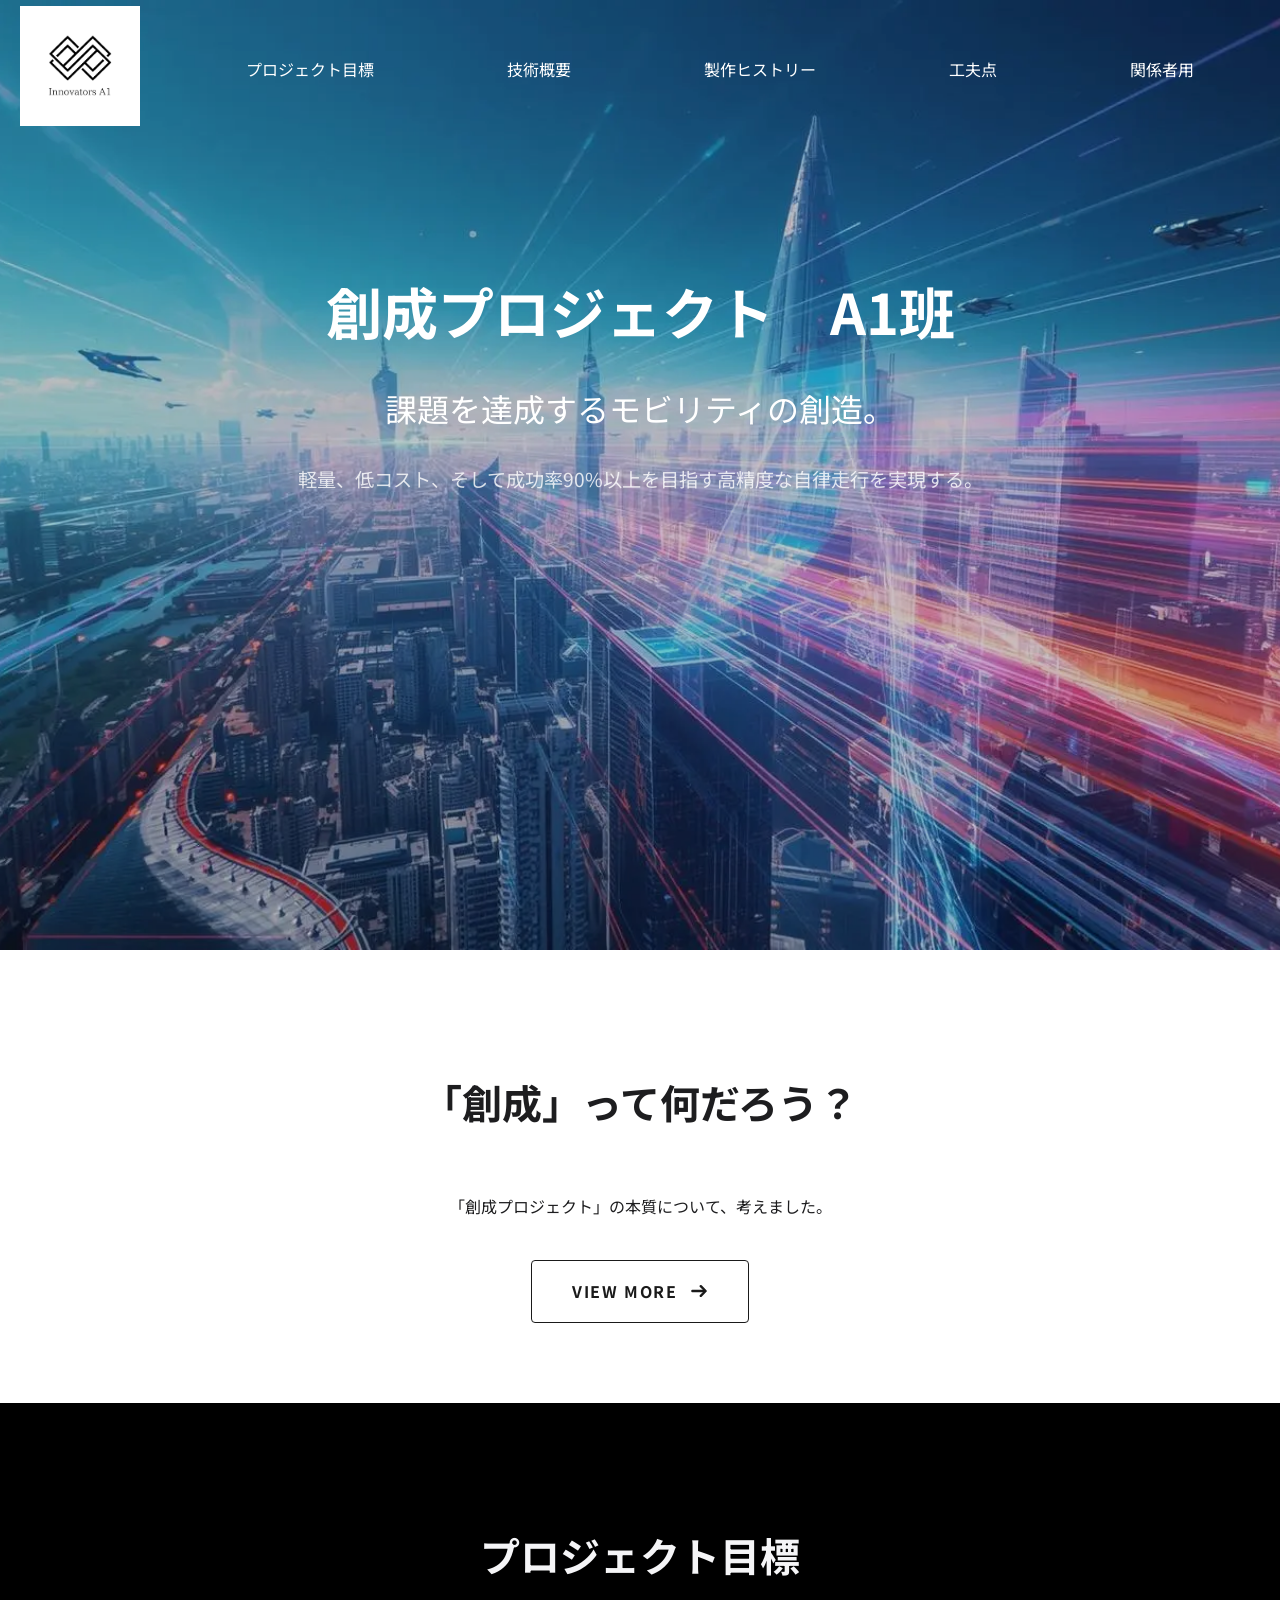
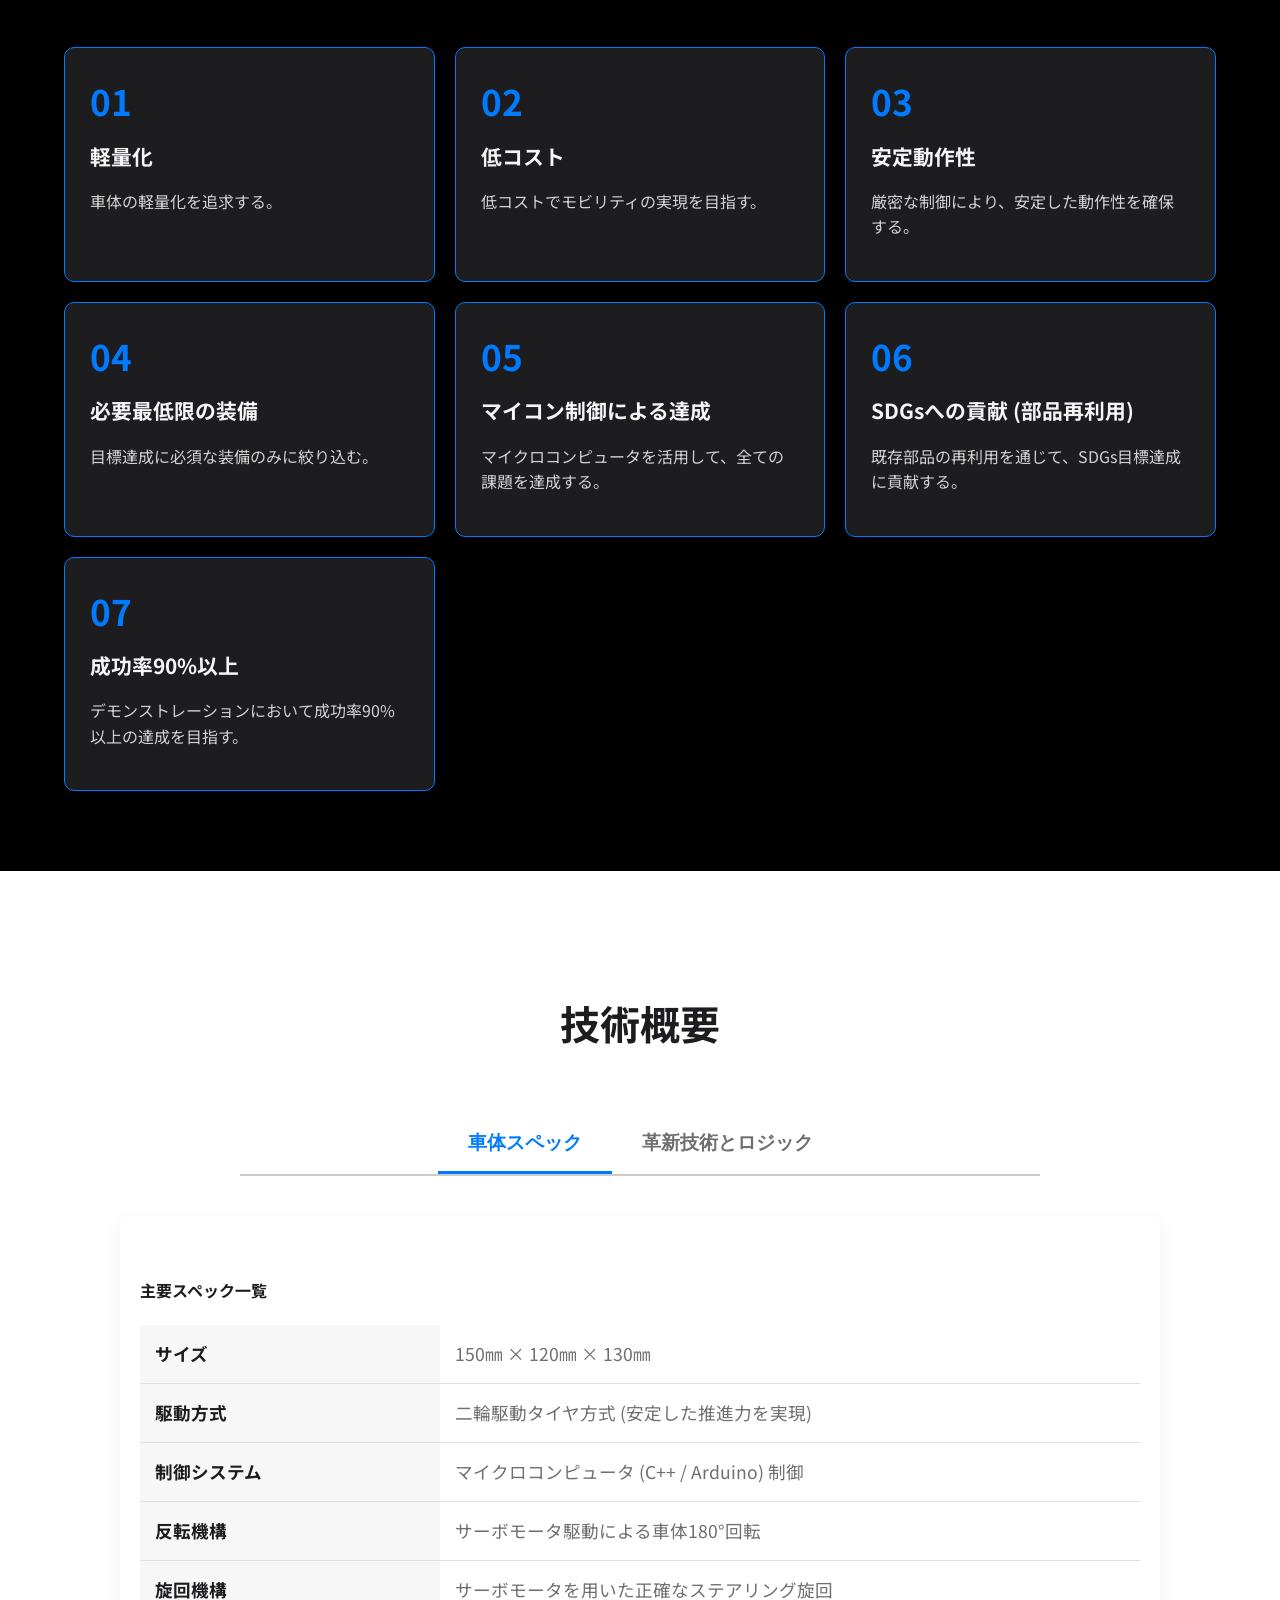
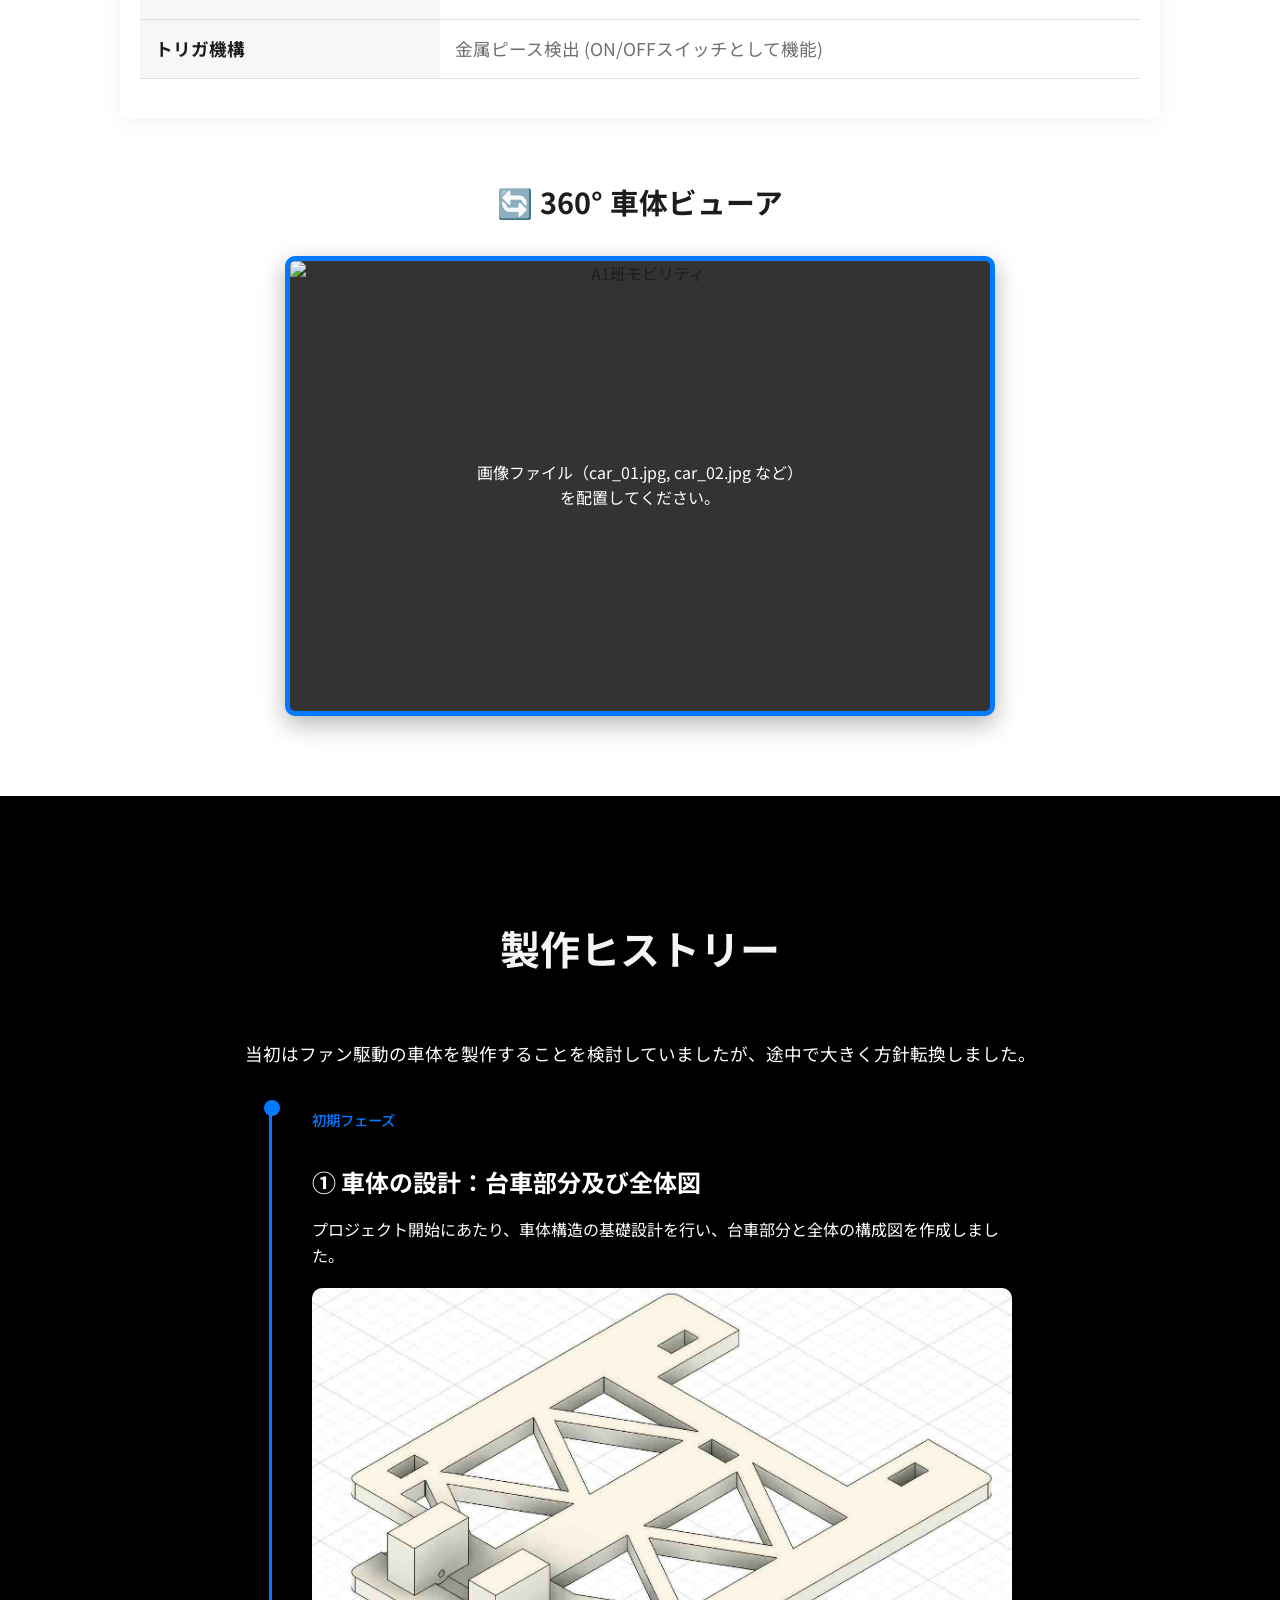
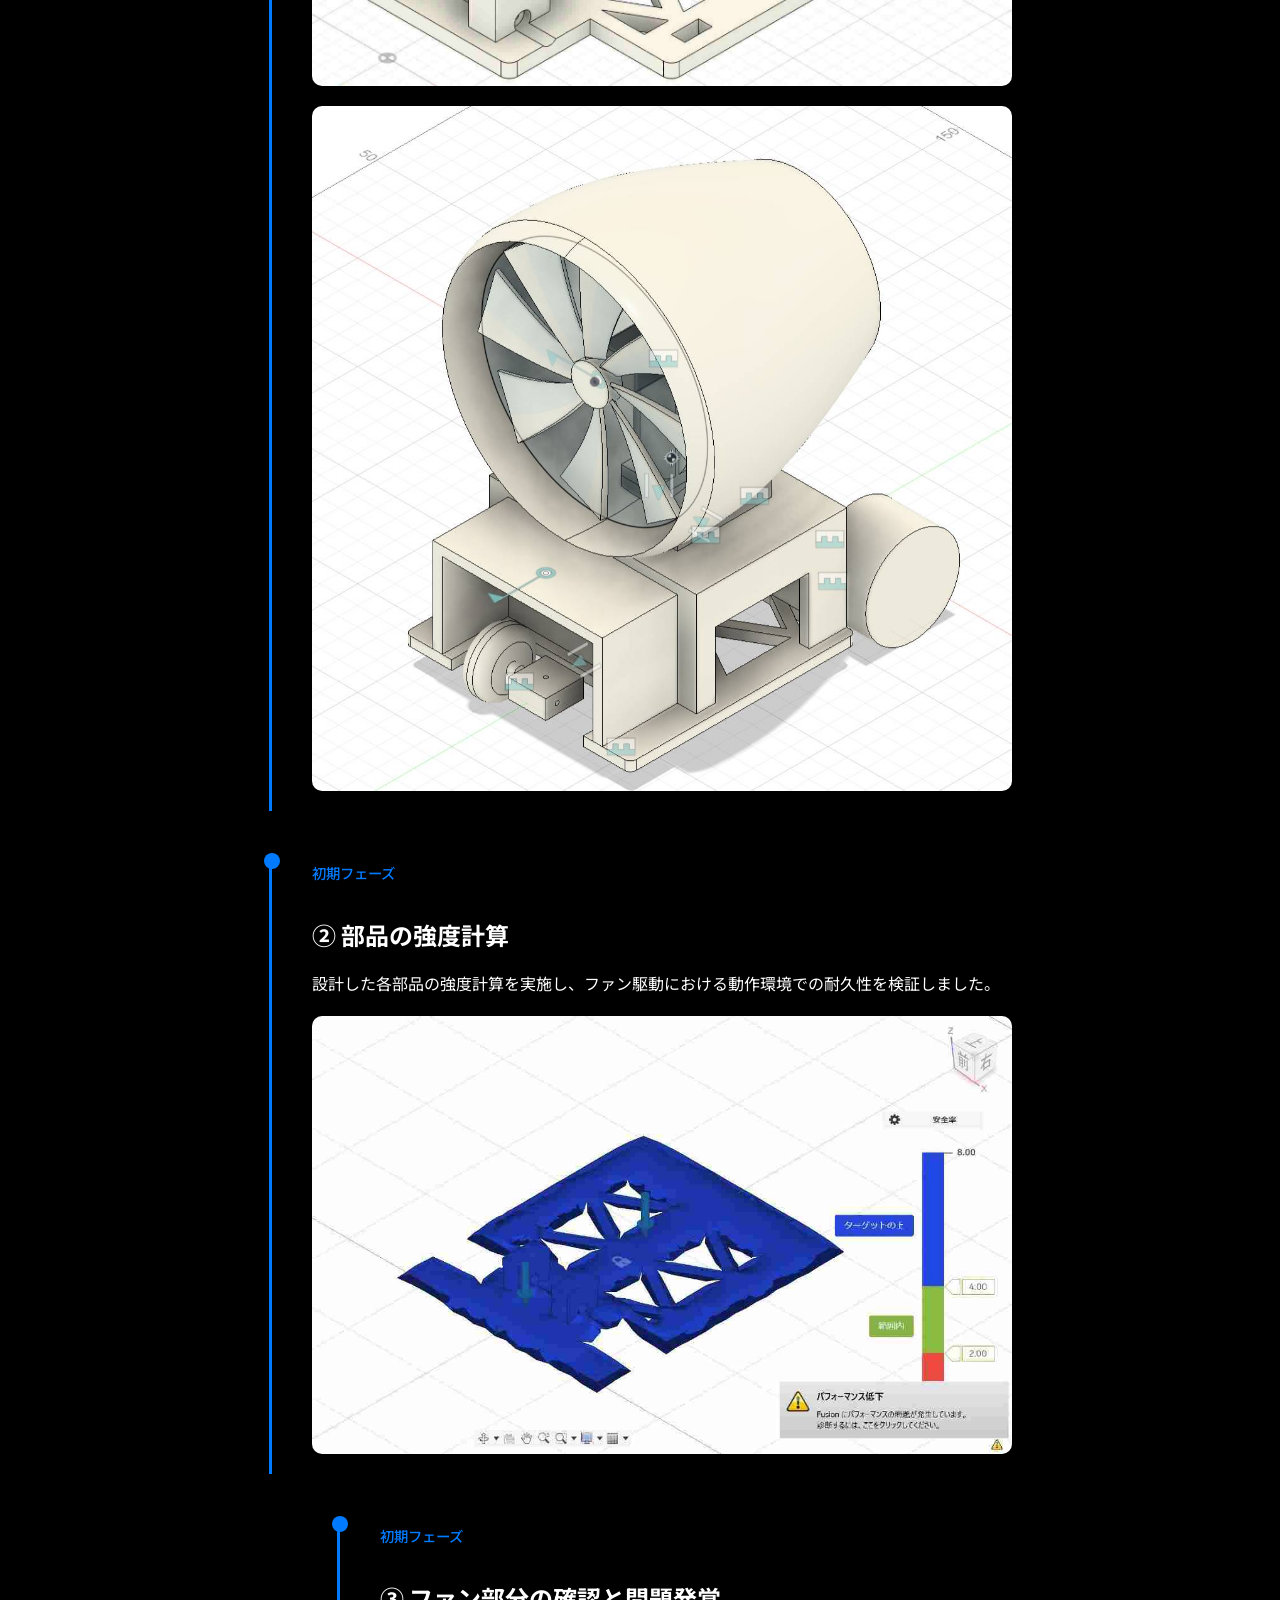
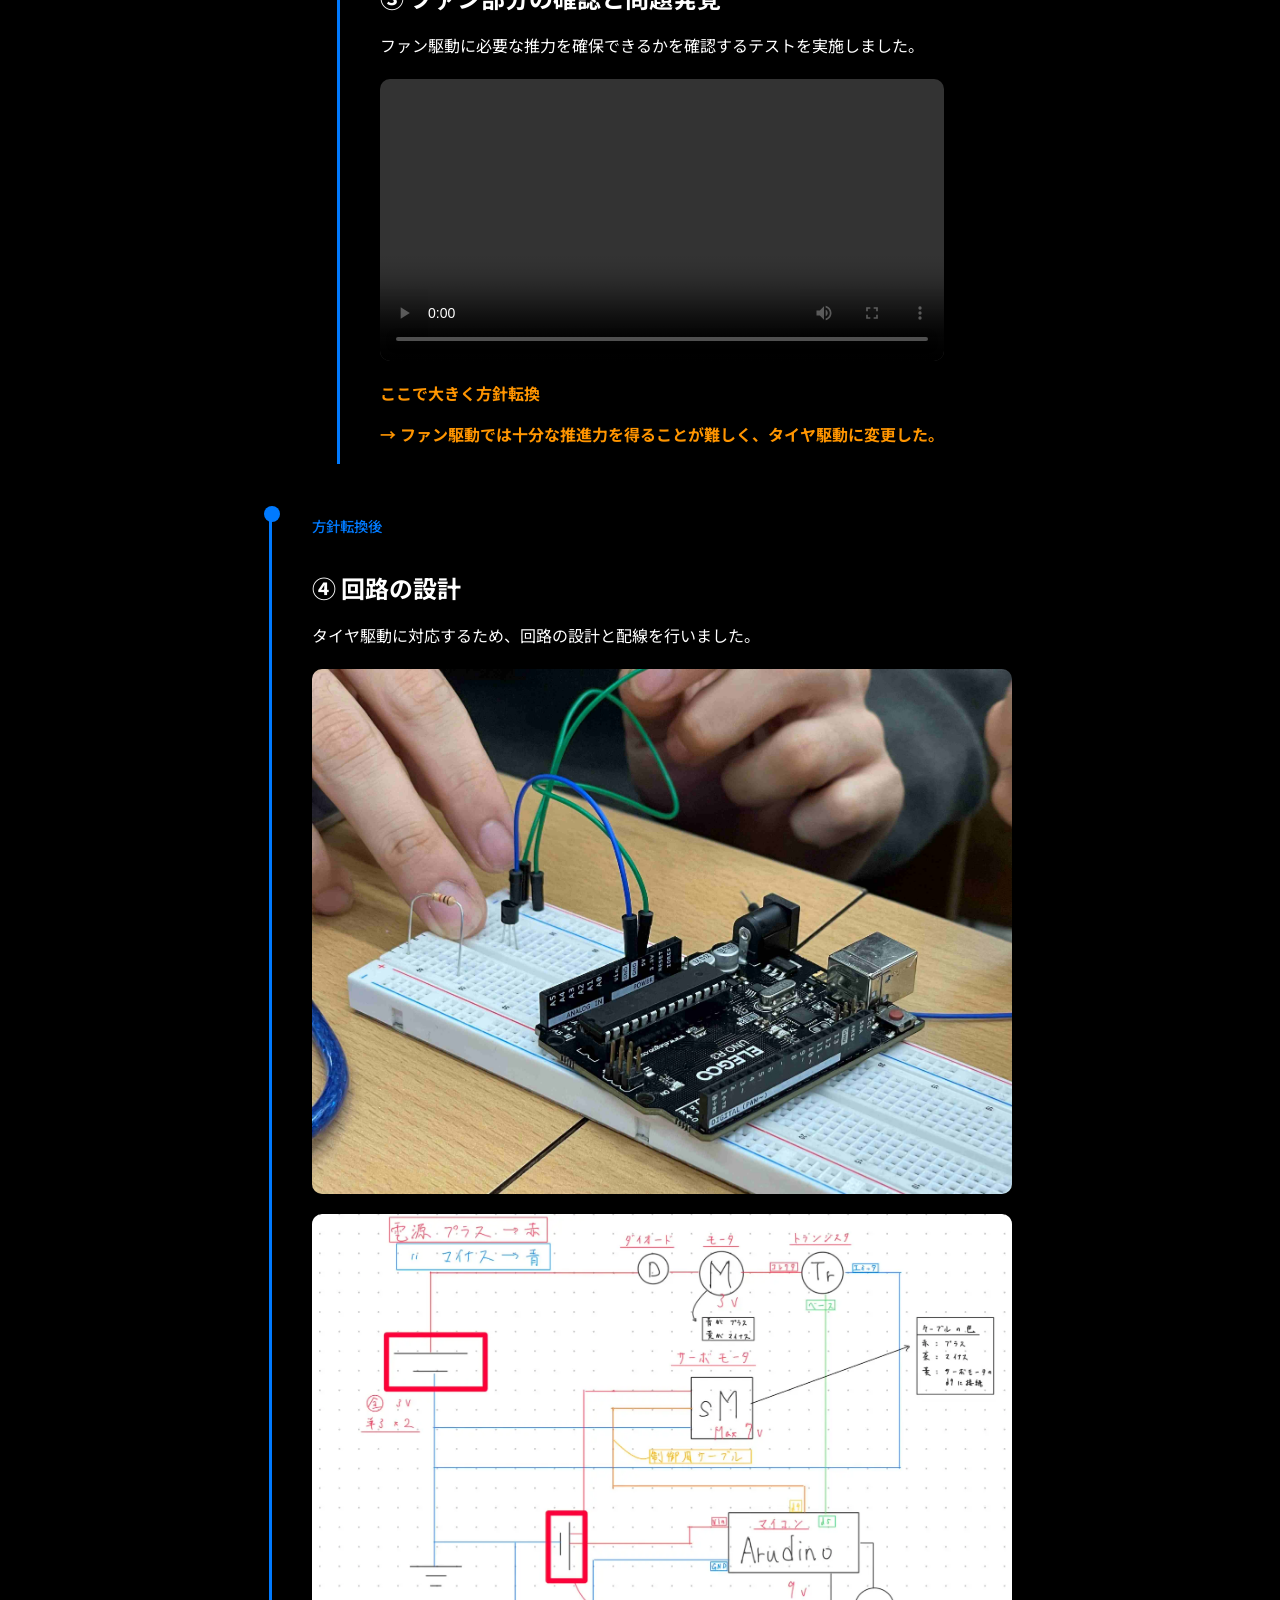
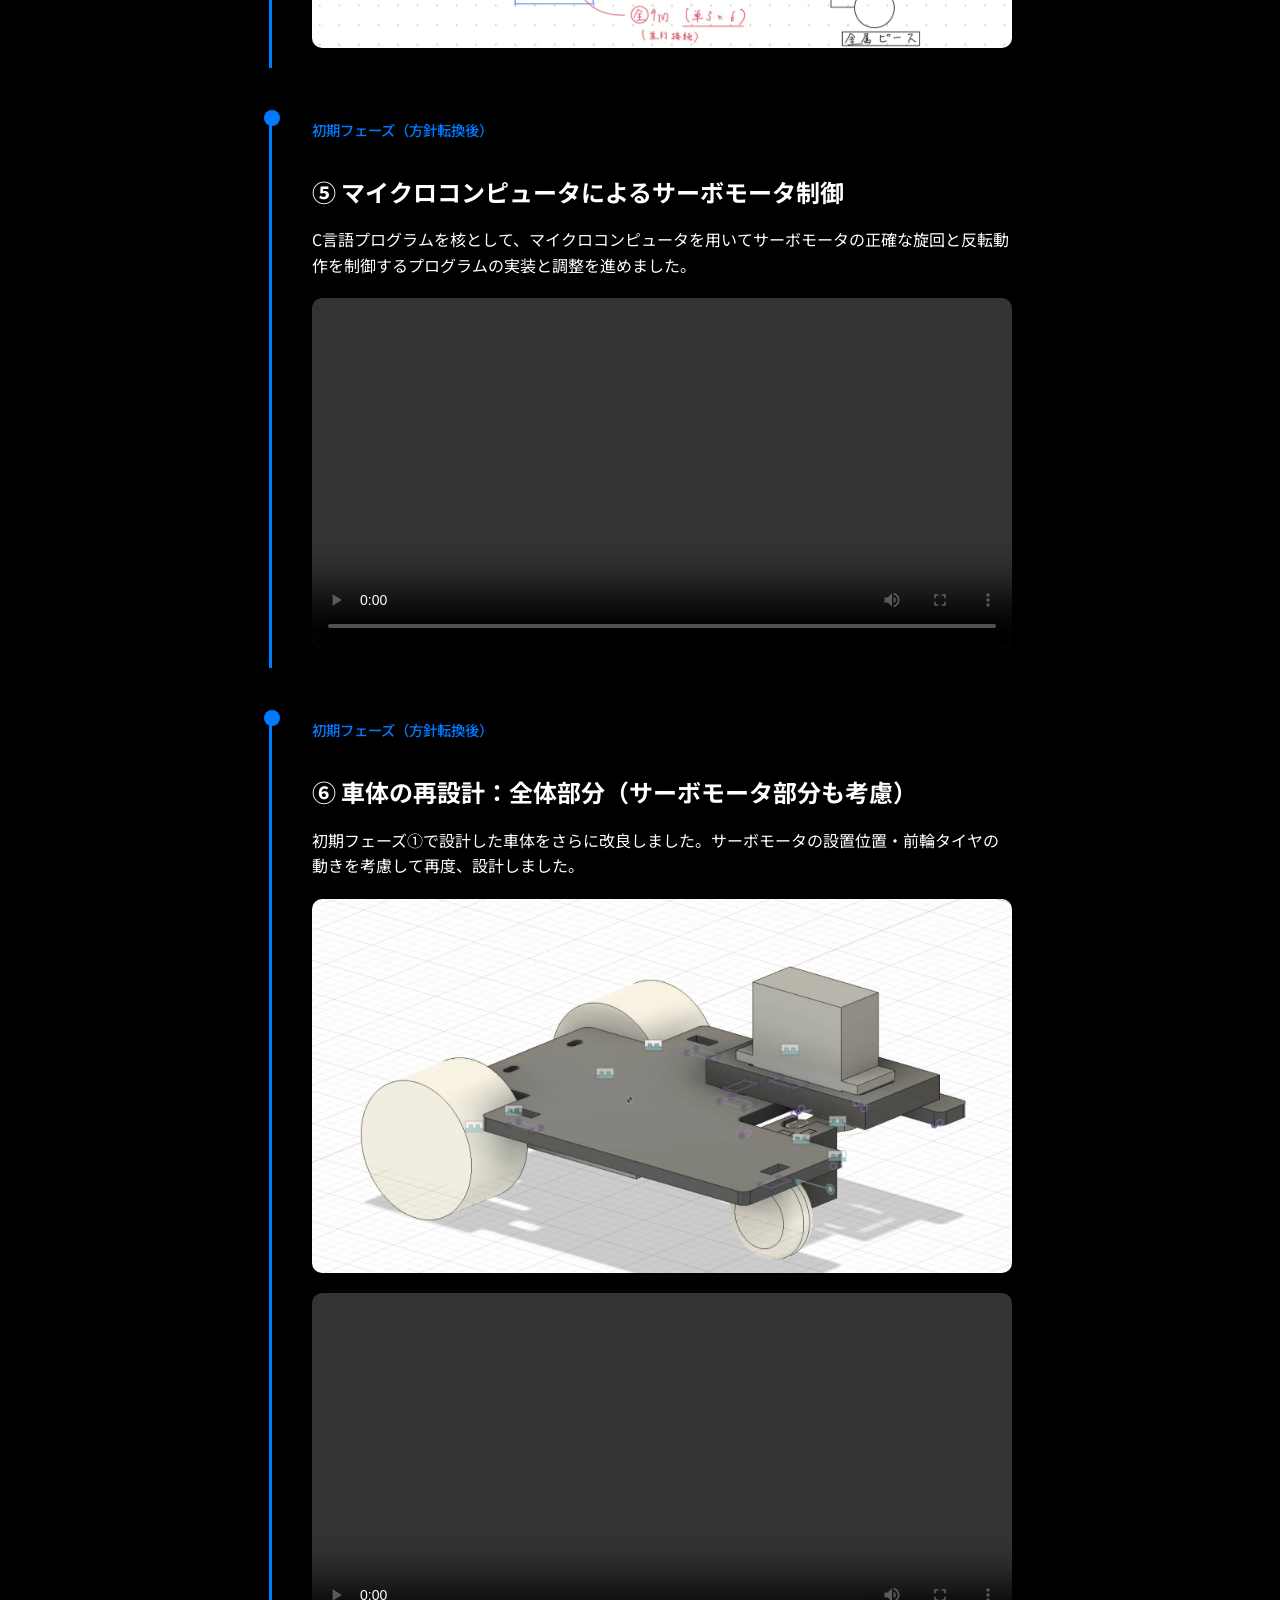
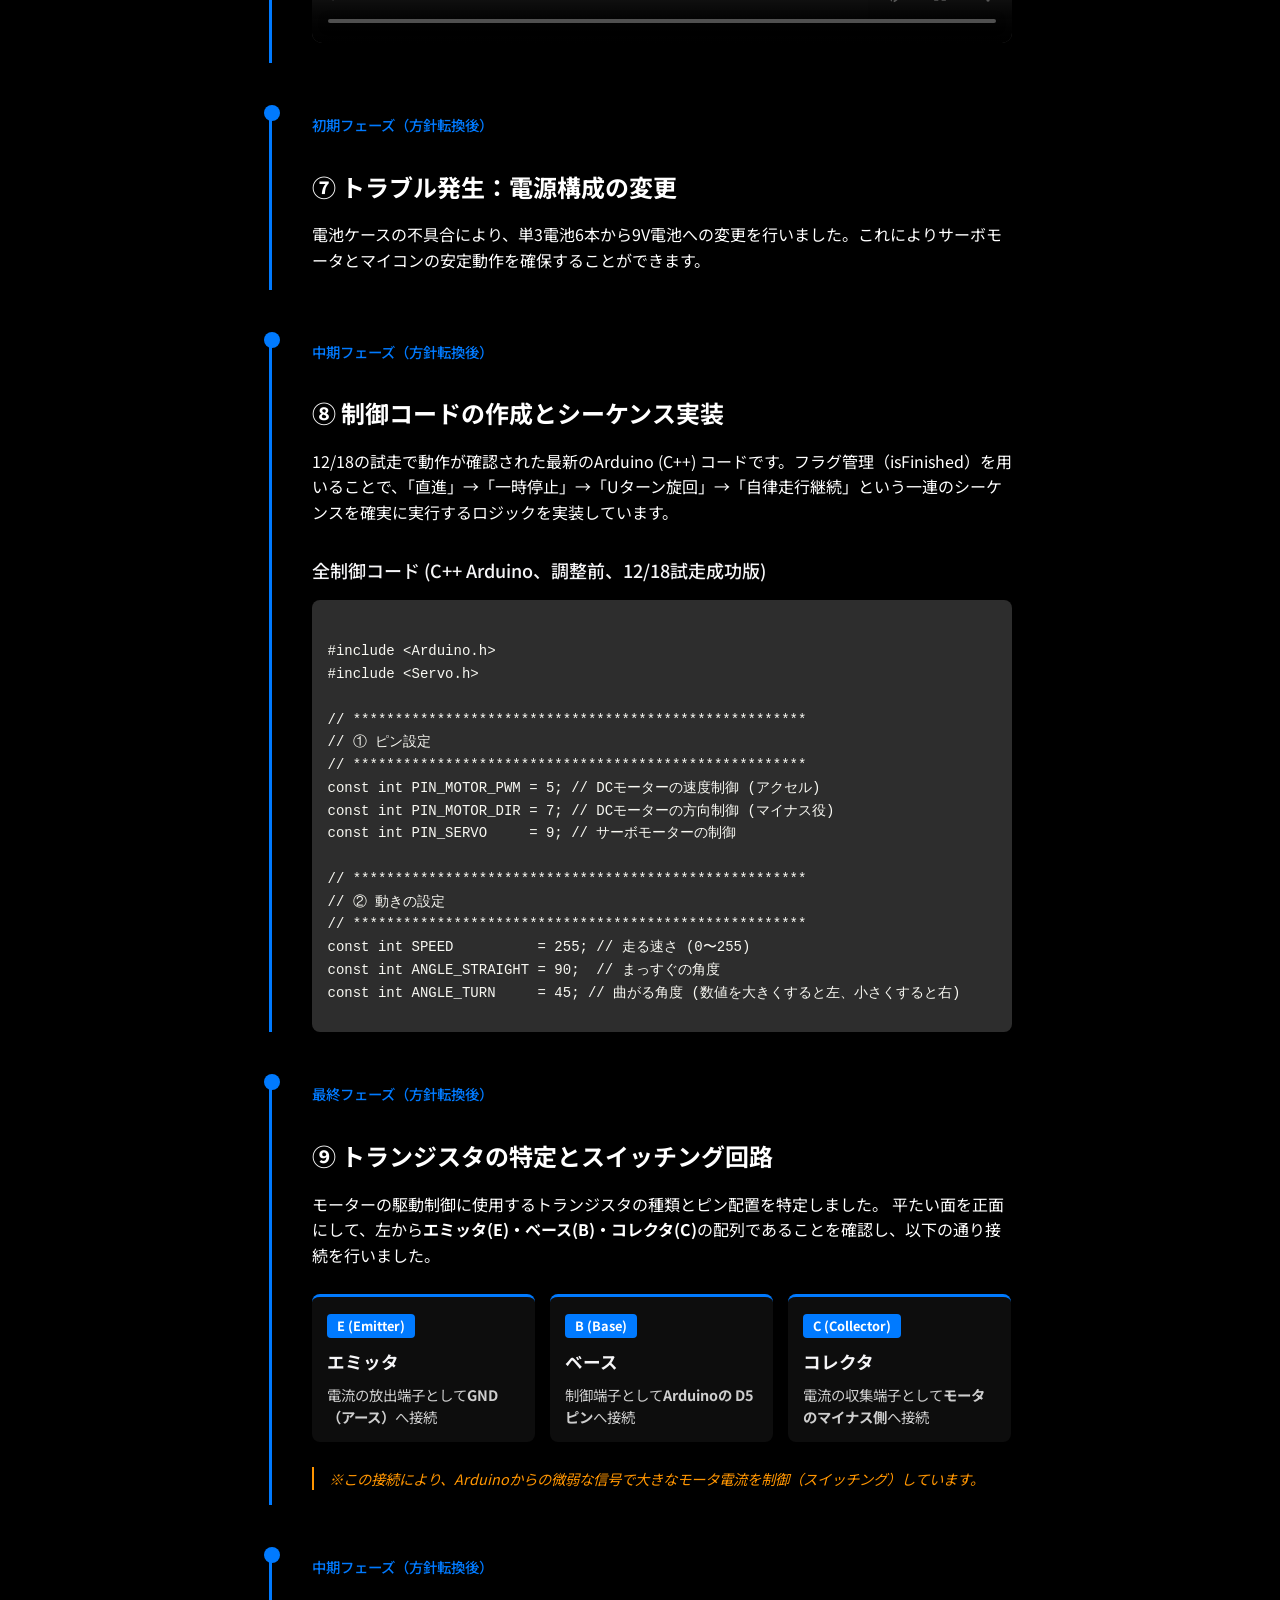
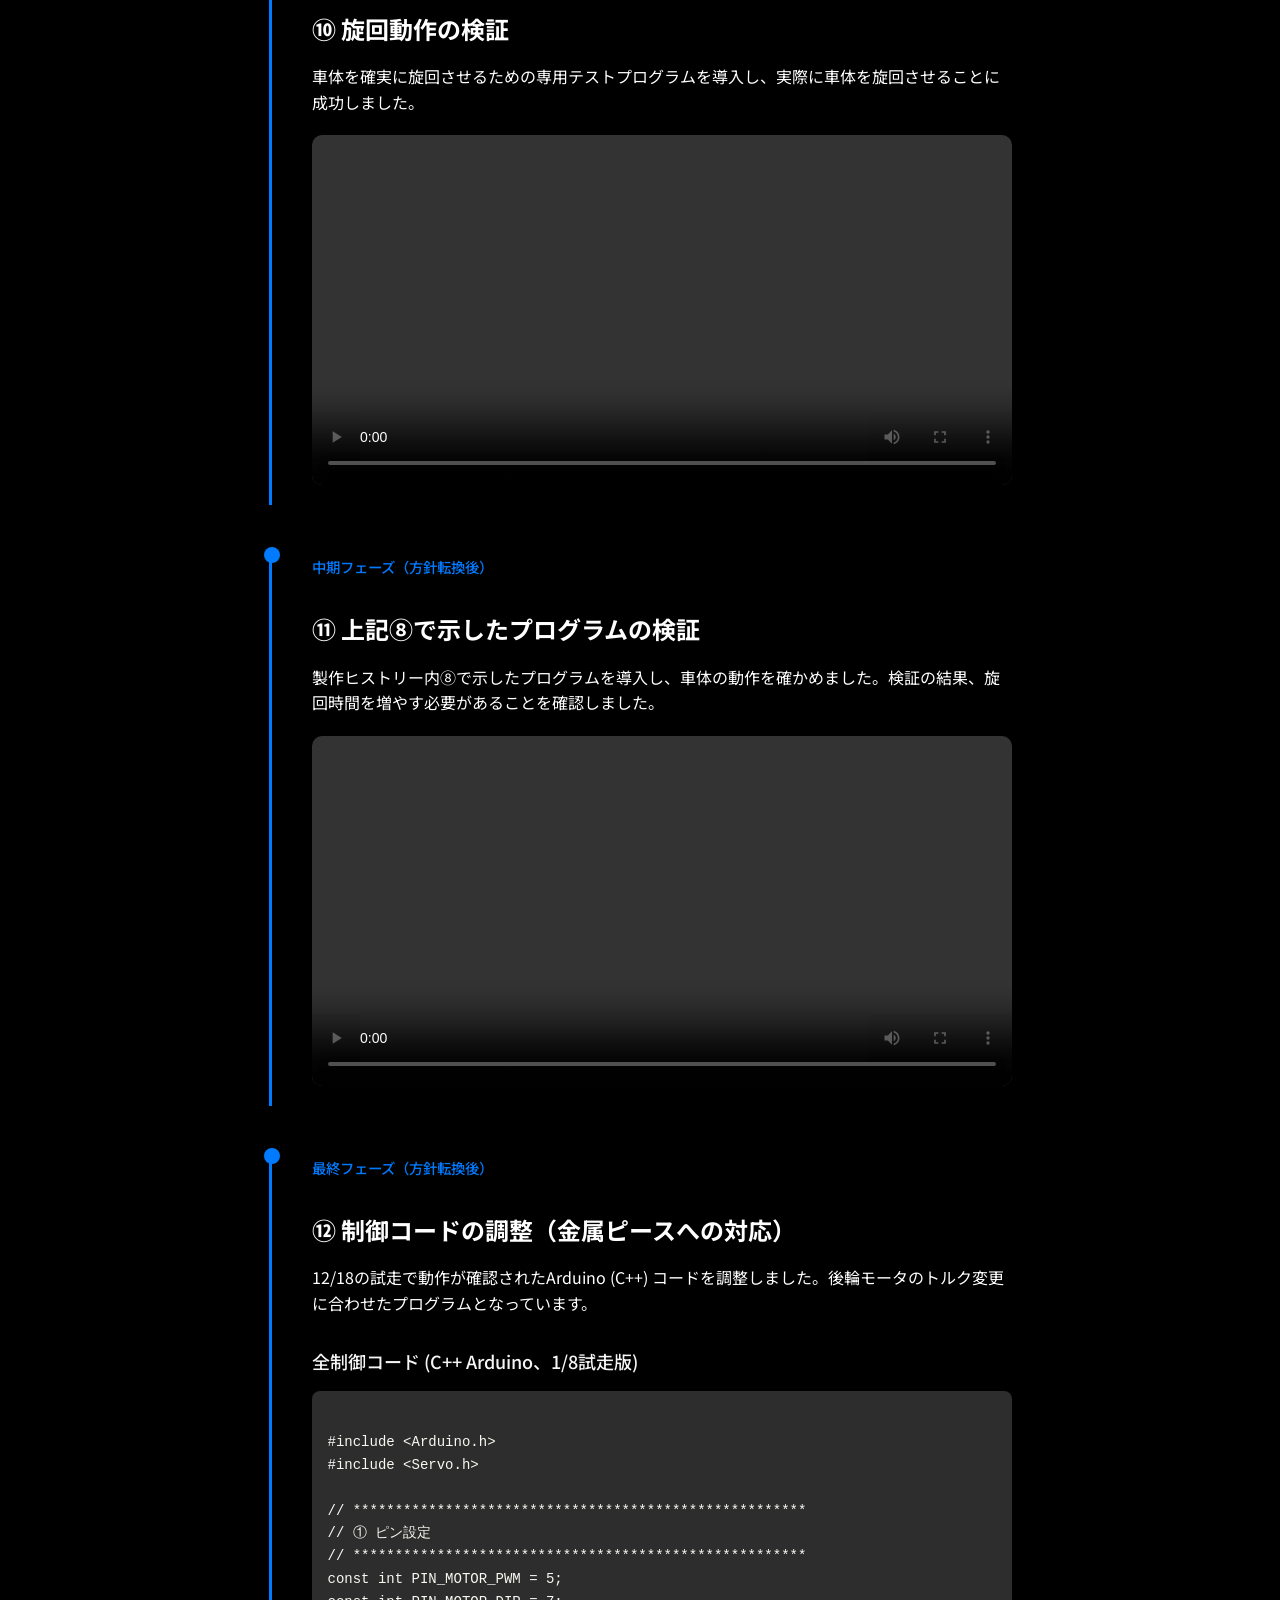
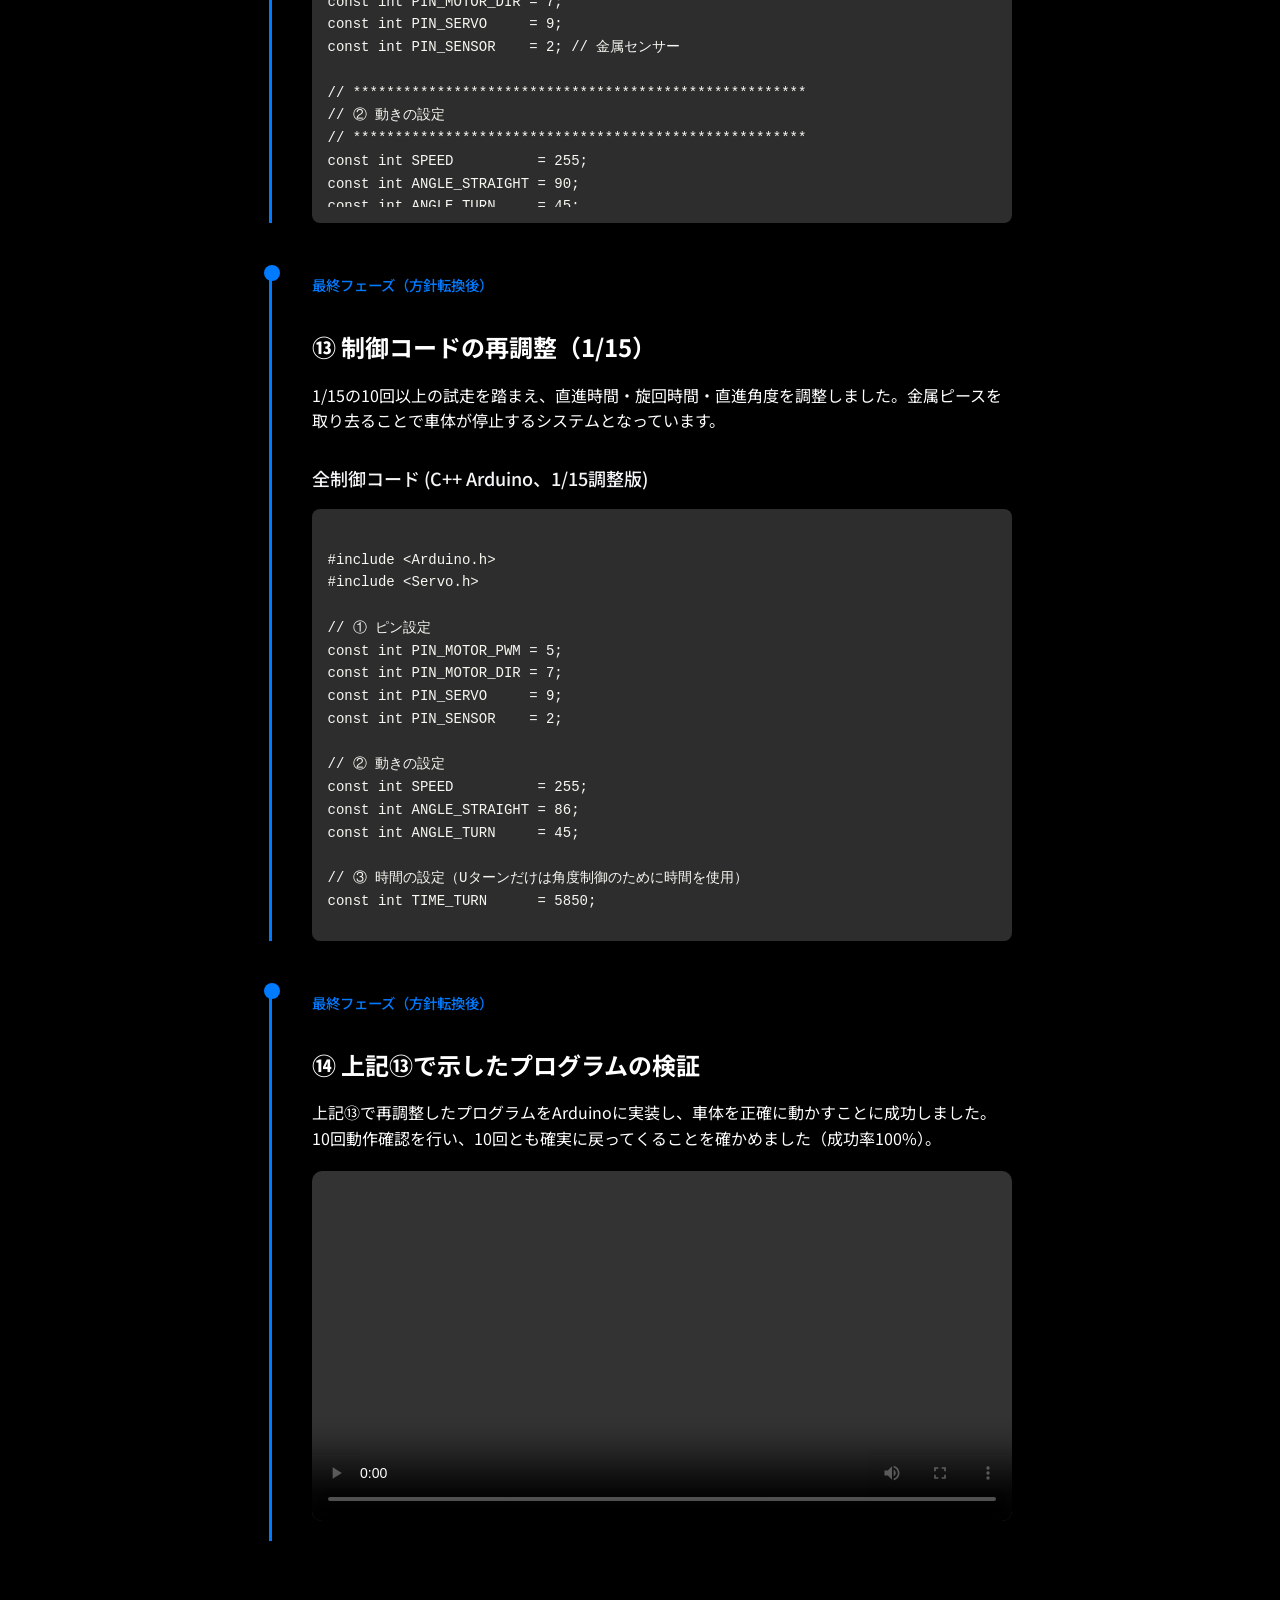
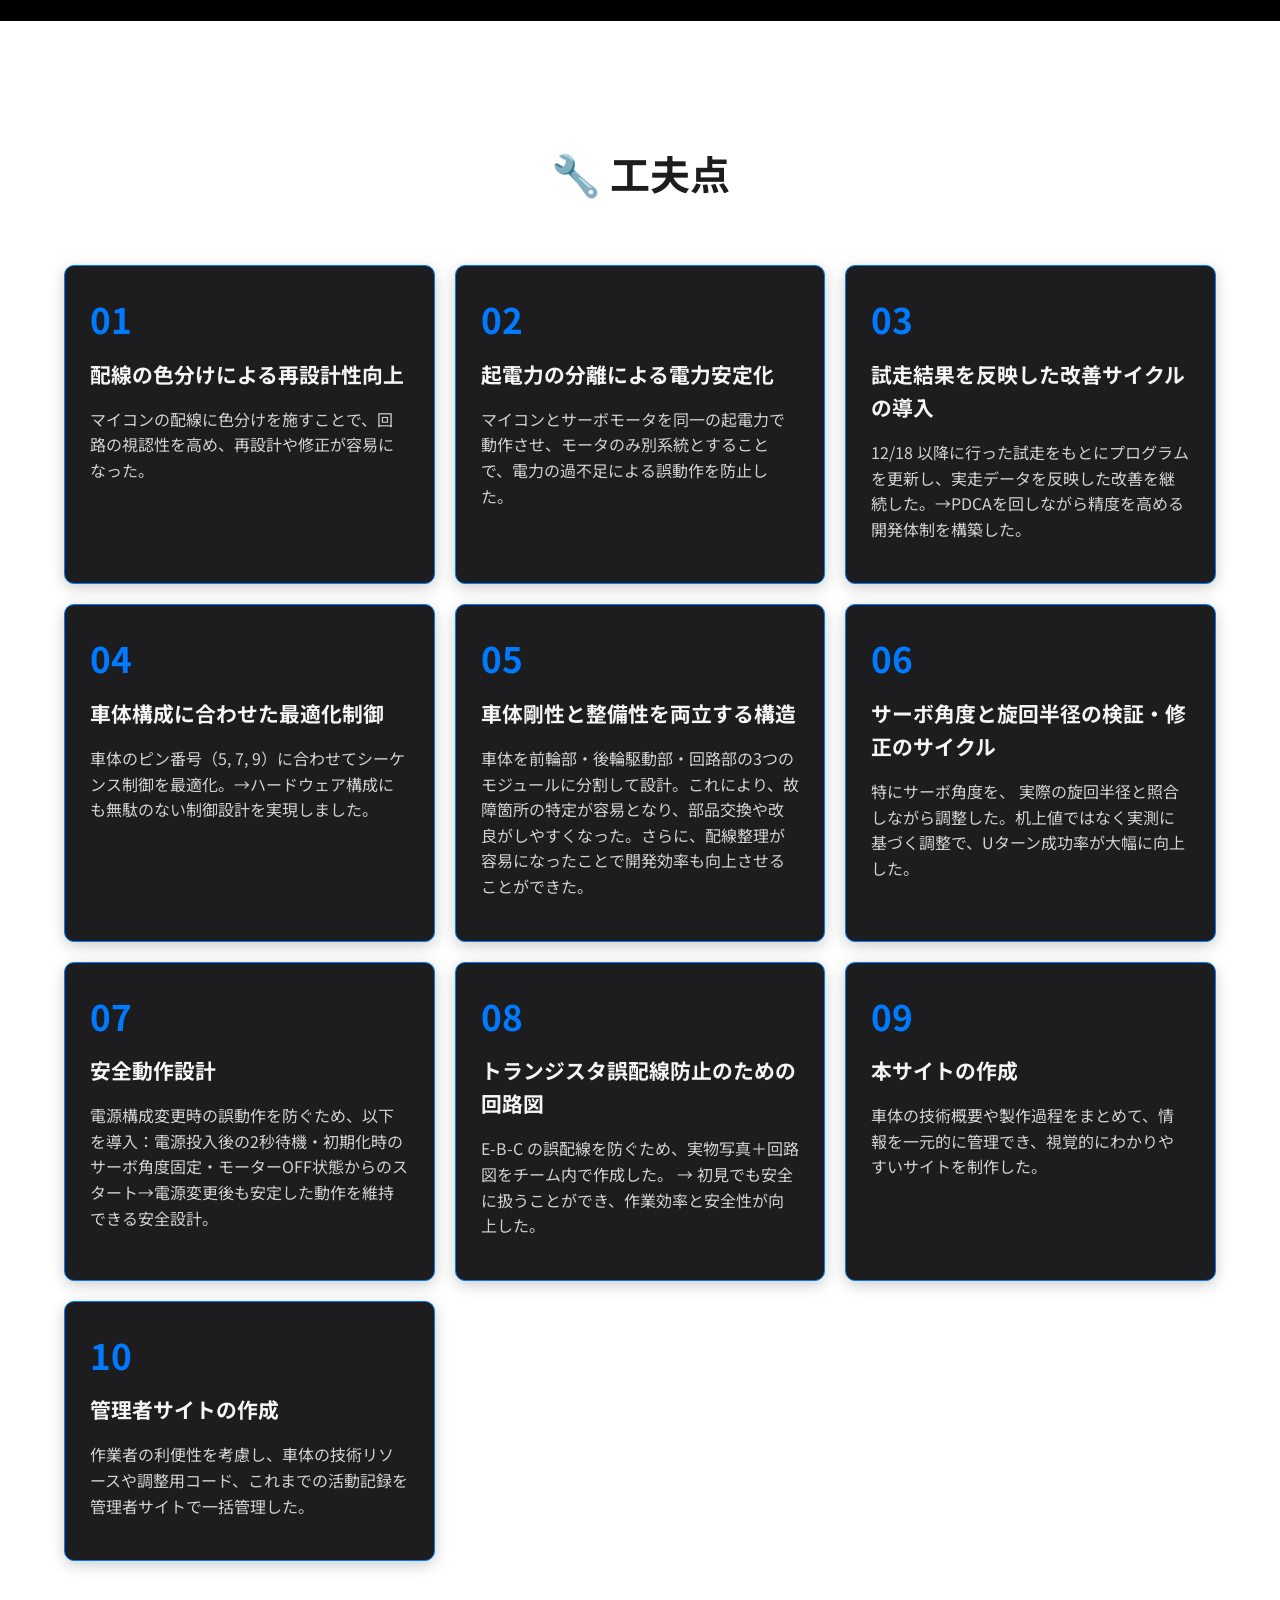
==== commit df3d07cf: "Update index.html" ====
--- a/index.html
+++ b/index.html
@@ -2184,42 +2184,42 @@
         <div class="goal-item-small animate-on-scroll">
             <span class="goal-number-small">03</span>
             <h4>試走結果を反映した改善サイクルの導入</h4>
-            <p>12/18 の試走成功をもとにプログラムを更新し、実走データを反映した改善を継続した。→PDCAを回しながら精度を高める開発体制を構築。</p>
+            <p>12/18 以降に行った試走をもとにプログラムを更新し、実走データを反映した改善を継続した。→PDCAを回しながら精度を高める開発体制を構築した。</p>
         </div>
         <div class="goal-item-small animate-on-scroll">
             <span class="goal-number-small">04</span>
             <h4>車体構成に合わせた最適化制御</h4>
-            <p>車体のピン番号（5, 7, 9）に合わせてシーケンス制御を最適化。→ハードウェア構成に無駄のない制御設計を実現しました。</p>
+            <p>車体のピン番号（5, 7, 9）に合わせてシーケンス制御を最適化。→ハードウェア構成にも無駄のない制御設計を実現しました。</p>
         </div>
         <div class="goal-item-small animate-on-scroll">
             <span class="goal-number-small">05</span>
-            <h4>車体剛性と整備性を両立するモジュール構造</h4>
-            <p>車体を以下のモジュールに分割して設計：前輪部→駆動部→電子回路部。これにより、故障箇所の特定が容易・部品交換・改良がしやすい・配線整理が容易→整備性と剛性を両立し、開発効率が向上。</p>
+            <h4>車体剛性と整備性を両立する構造</h4>
+            <p>車体を前輪部・後輪駆動部・回路部の3つのモジュールに分割して設計。これにより、故障箇所の特定が容易となり、部品交換や改良がしやすくなった。さらに、配線整理が容易になったことで開発効率も向上させることができた。</p>
         </div>
         <div class="goal-item-small animate-on-scroll">
             <span class="goal-number-small">06</span>
-            <h4>サーボ角度と旋回半径の実測キャリブレーション</h4>
-            <p>サーボ角度（ANGLE_STRAIGHT / ANGLE_TURN）を、 実際の旋回半径と照合しながら調整。→机上値ではなく実測に基づく調整で、Uターン成功率が大幅向上。</p>
+            <h4>サーボ角度と旋回半径の検証・修正のサイクル</h4>
+            <p>特にサーボ角度を、 実際の旋回半径と照合しながら調整した。机上値ではなく実測に基づく調整で、Uターン成功率が大幅に向上した。</p>
         </div>
         <div class="goal-item-small animate-on-scroll">
             <span class="goal-number-small">07</span>
             <h4>安全動作設計</h4>
-            <p>電源構成変更時の誤動作を防ぐため、以下を導入：電源投入後の2秒待機・初期化時の サーボ角度固定・モーターOFF状態からのスタート→電源変更後も安定した動作を維持できる安全設計。</p>
+            <p>電源構成変更時の誤動作を防ぐため、以下を導入：電源投入後の2秒待機・初期化時のサーボ角度固定・モーターOFF状態からのスタート→電源変更後も安定した動作を維持できる安全設計。</p>
         </div>
         <div class="goal-item-small animate-on-scroll">
             <span class="goal-number-small">08</span>
             <h4>トランジスタ誤配線防止のための回路図</h4>
-            <p>E-B-C の誤配線を防ぐため、 実物写真＋回路図をチーム内で作成。 → 新人でも安全に扱え、作業効率と安全性が向上。</p>
+            <p>E-B-C の誤配線を防ぐため、実物写真＋回路図をチーム内で作成した。 → 初見でも安全に扱うことができ、作業効率と安全性が向上した。</p>
         </div>
         <div class="goal-item-small animate-on-scroll">
             <span class="goal-number-small">09</span>
             <h4>本サイトの作成</h4>
-            <p>車体の技術概要や製作過程をまとめて、視覚的にわかりやすいサイトを制作。</p>
+            <p>車体の技術概要や製作過程をまとめて、情報を一元的に管理でき、視覚的にわかりやすいサイトを制作した。</p>
         </div>
         <div class="goal-item-small animate-on-scroll">
             <span class="goal-number-small">10</span>
             <h4>管理者サイトの作成</h4>
-            <p>作業者の利便性を考慮し、車体の技術リソースや調整用コード、これまでの活動記録を管理者サイトで一括管理。</p>
+            <p>作業者の利便性を考慮し、車体の技術リソースや調整用コード、これまでの活動記録を管理者サイトで一括管理した。</p>
         </div>
     </div>
 </section>
@@ -2440,6 +2440,22 @@
     </div>
 </footer>
 
+<div id="pp-modal" style="display: none; position: fixed; top: 0; left: 0; width: 100%; height: 100%; background: rgba(0,0,0,0.8); z-index: 9999; justify-content: center; align-items: center; padding: 20px;">
+    <div style="background: #fff; color: #333; padding: 30px; border-radius: 10px; max-width: 600px; width: 100%; max-height: 80vh; overflow-y: auto; position: relative;">
+        <span id="pp-close" style="position: absolute; top: 10px; right: 15px; font-size: 24px; cursor: pointer; color: #999;">&times;</span>
+        <h2 style="margin-top: 0; border-bottom: 2px solid #007bff; padding-bottom: 10px;">プライバシーポリシー</h2>
+        <p style="font-size: 0.9rem; line-height: 1.6;">
+            本サイトは、大学の講義におけるプロジェクト発表を目的として公開されています。
+        </p>
+        <ul style="font-size: 0.9rem; line-height: 1.6;">
+            <li><strong>情報の収集について：</strong> 本サイトでは、氏名、メールアドレス等の個人情報を取得するフォームなどは設置しておりません。</li>
+            <li><strong>アクセス解析について：</strong> サイトの改善のため、標準的なアクセスログ（IPアドレス、ブラウザ種類等）がホスティングサービス（GitHub Pages）側で記録される場合がありますが、特定の個人を識別するものではありません。</li>
+            <li><strong>免責事項：</strong> 本サイトに掲載されている情報の正確性には万全を期していますが、利用者が本サイトの情報を用いて行う一切の行為について、当チームは何ら責任を負うものではありません。</li>
+        </ul>
+        <button id="pp-close-btn" style="background: #007bff; color: #fff; border: none; padding: 10px 20px; border-radius: 5px; cursor: pointer; display: block; margin: 20px auto 0;">閉じる</button>
+    </div>
+</div>
+    
 </div> 
 <script>
 // 1. スクロール連動アニメーション
@@ -2683,3 +2699,5 @@
 
 
 
+
+
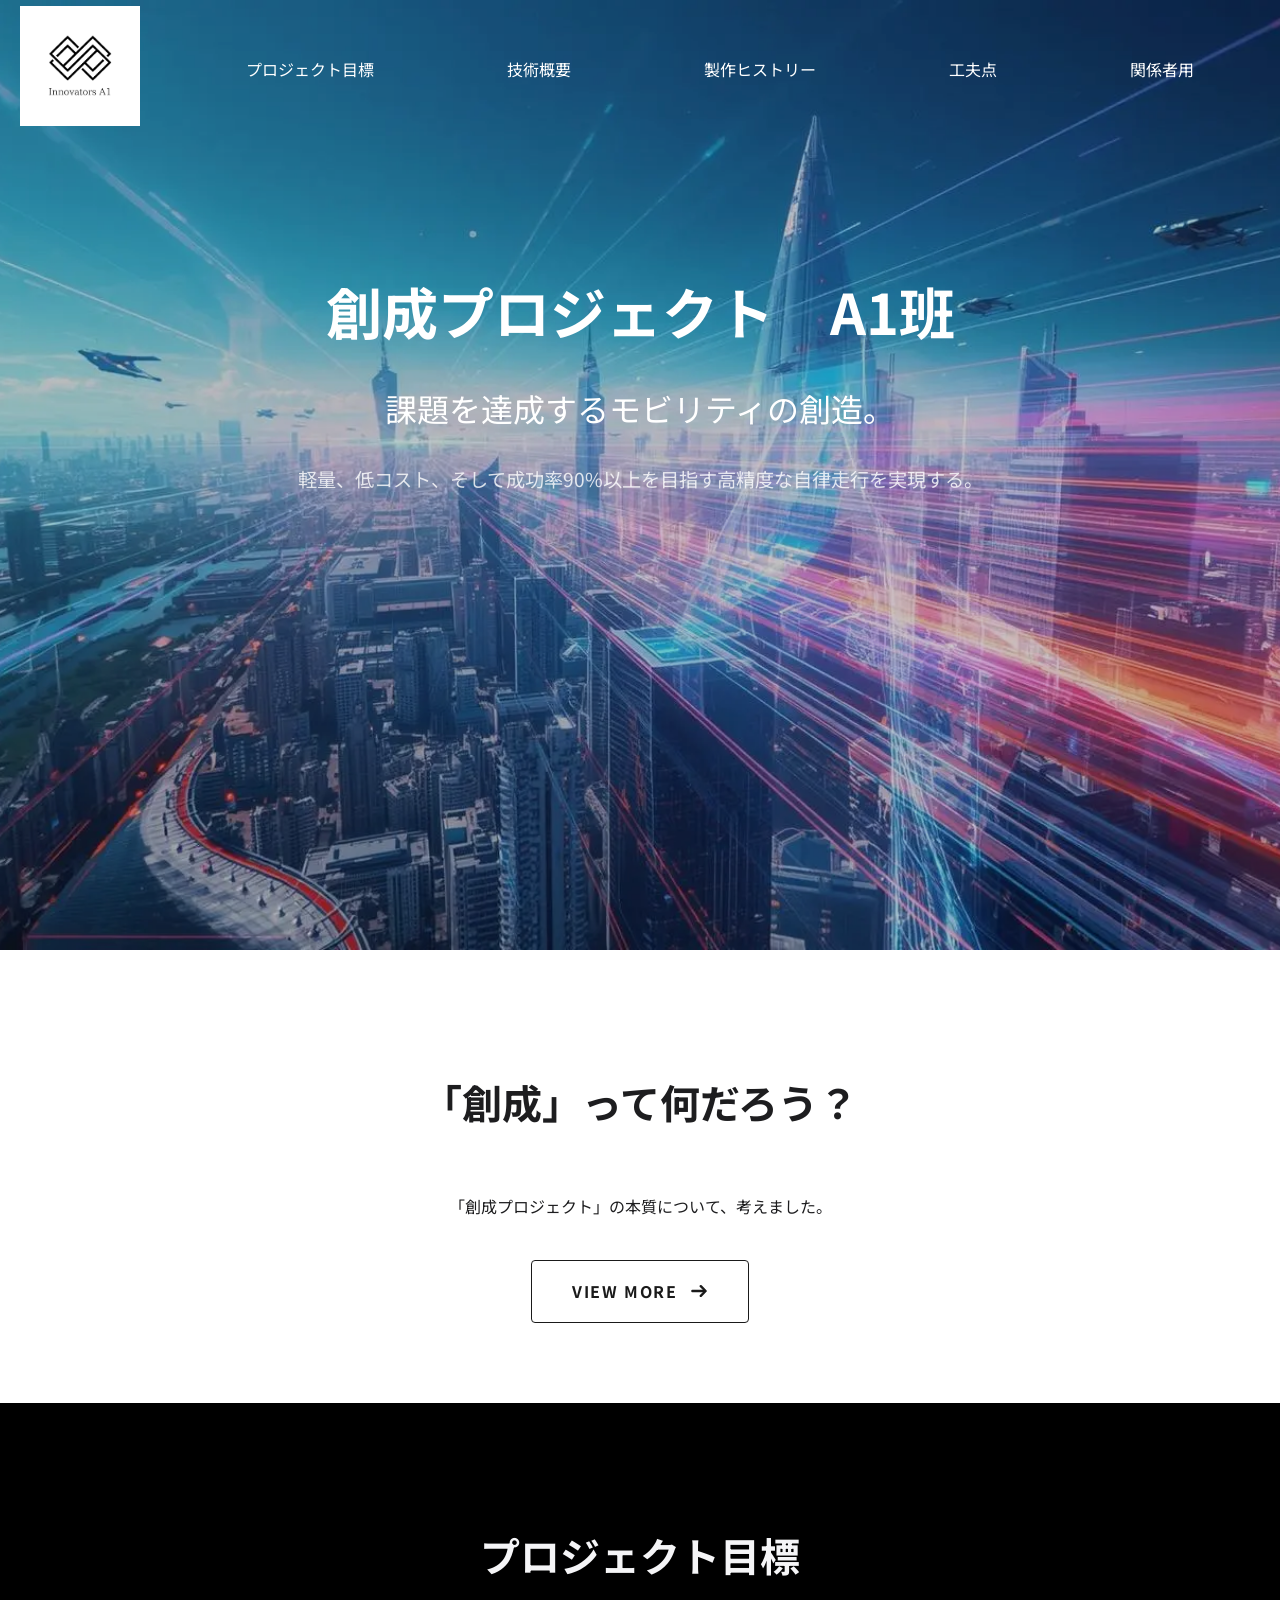
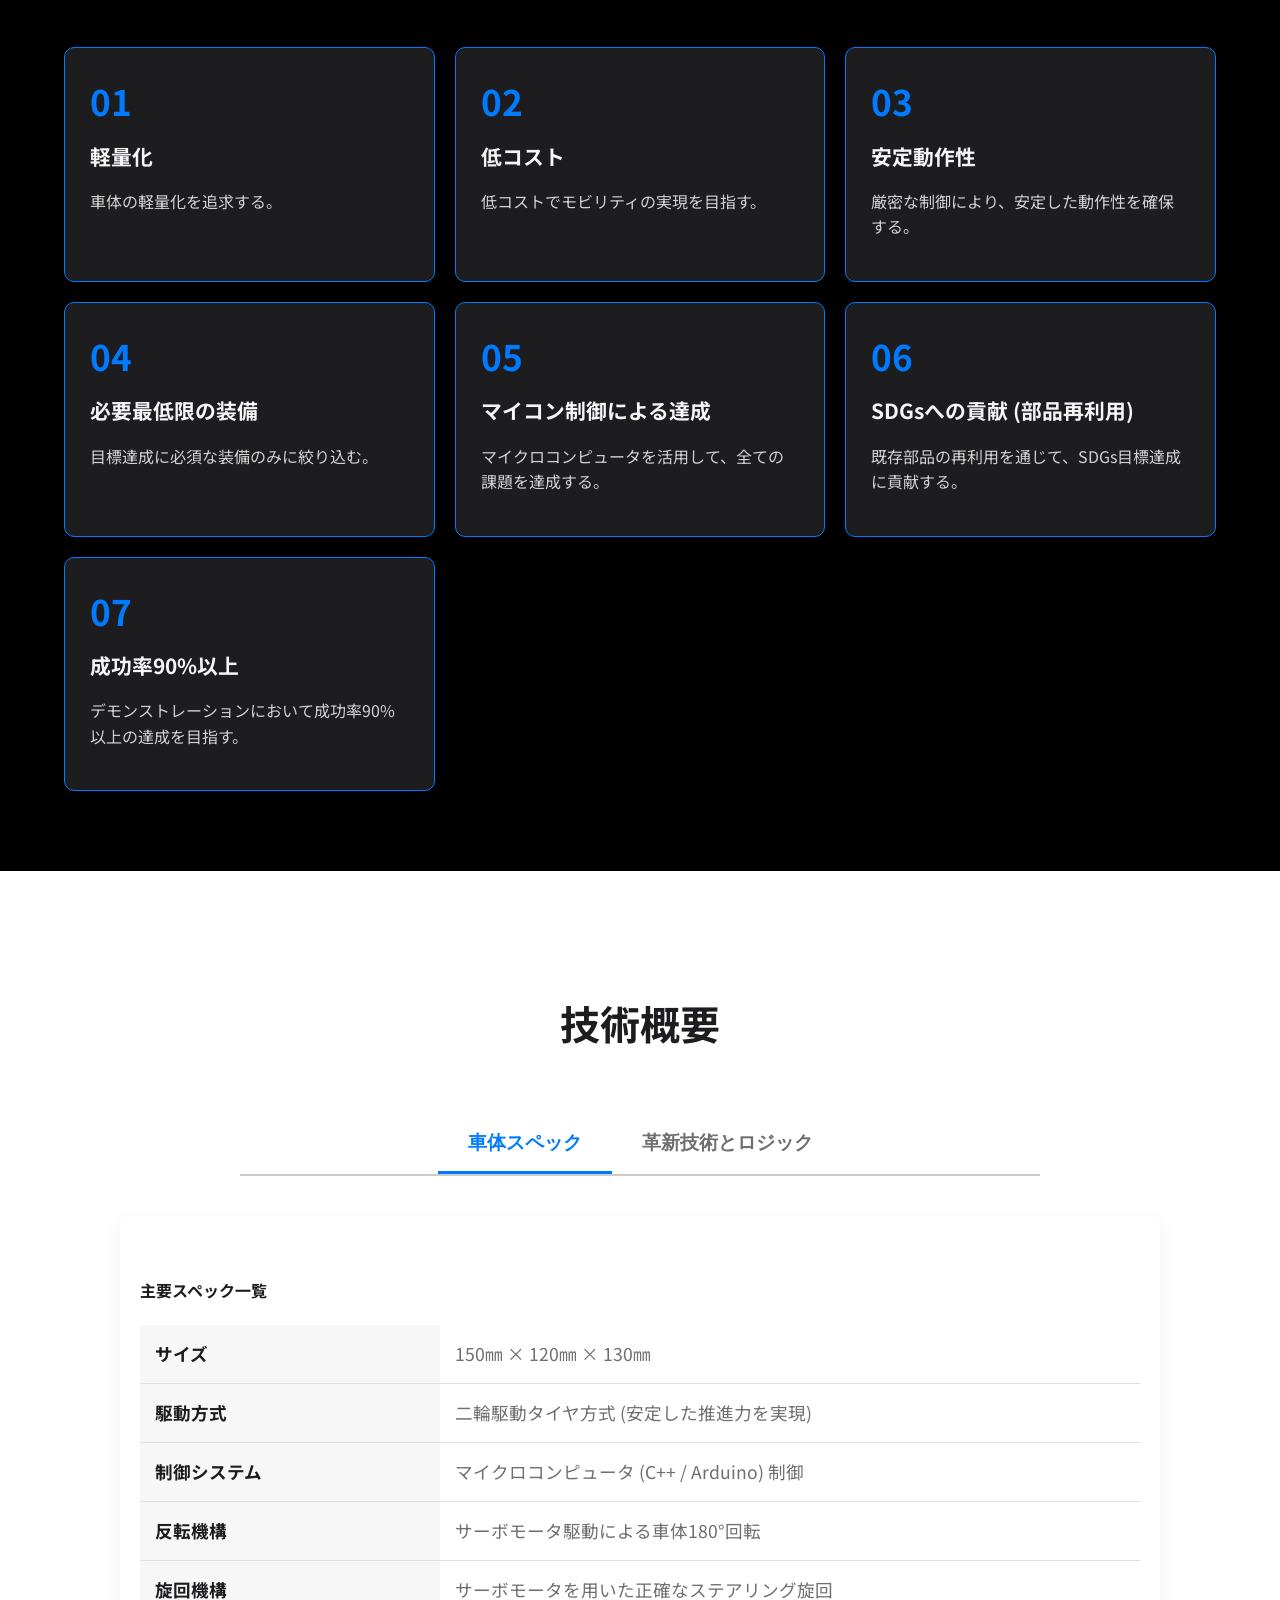
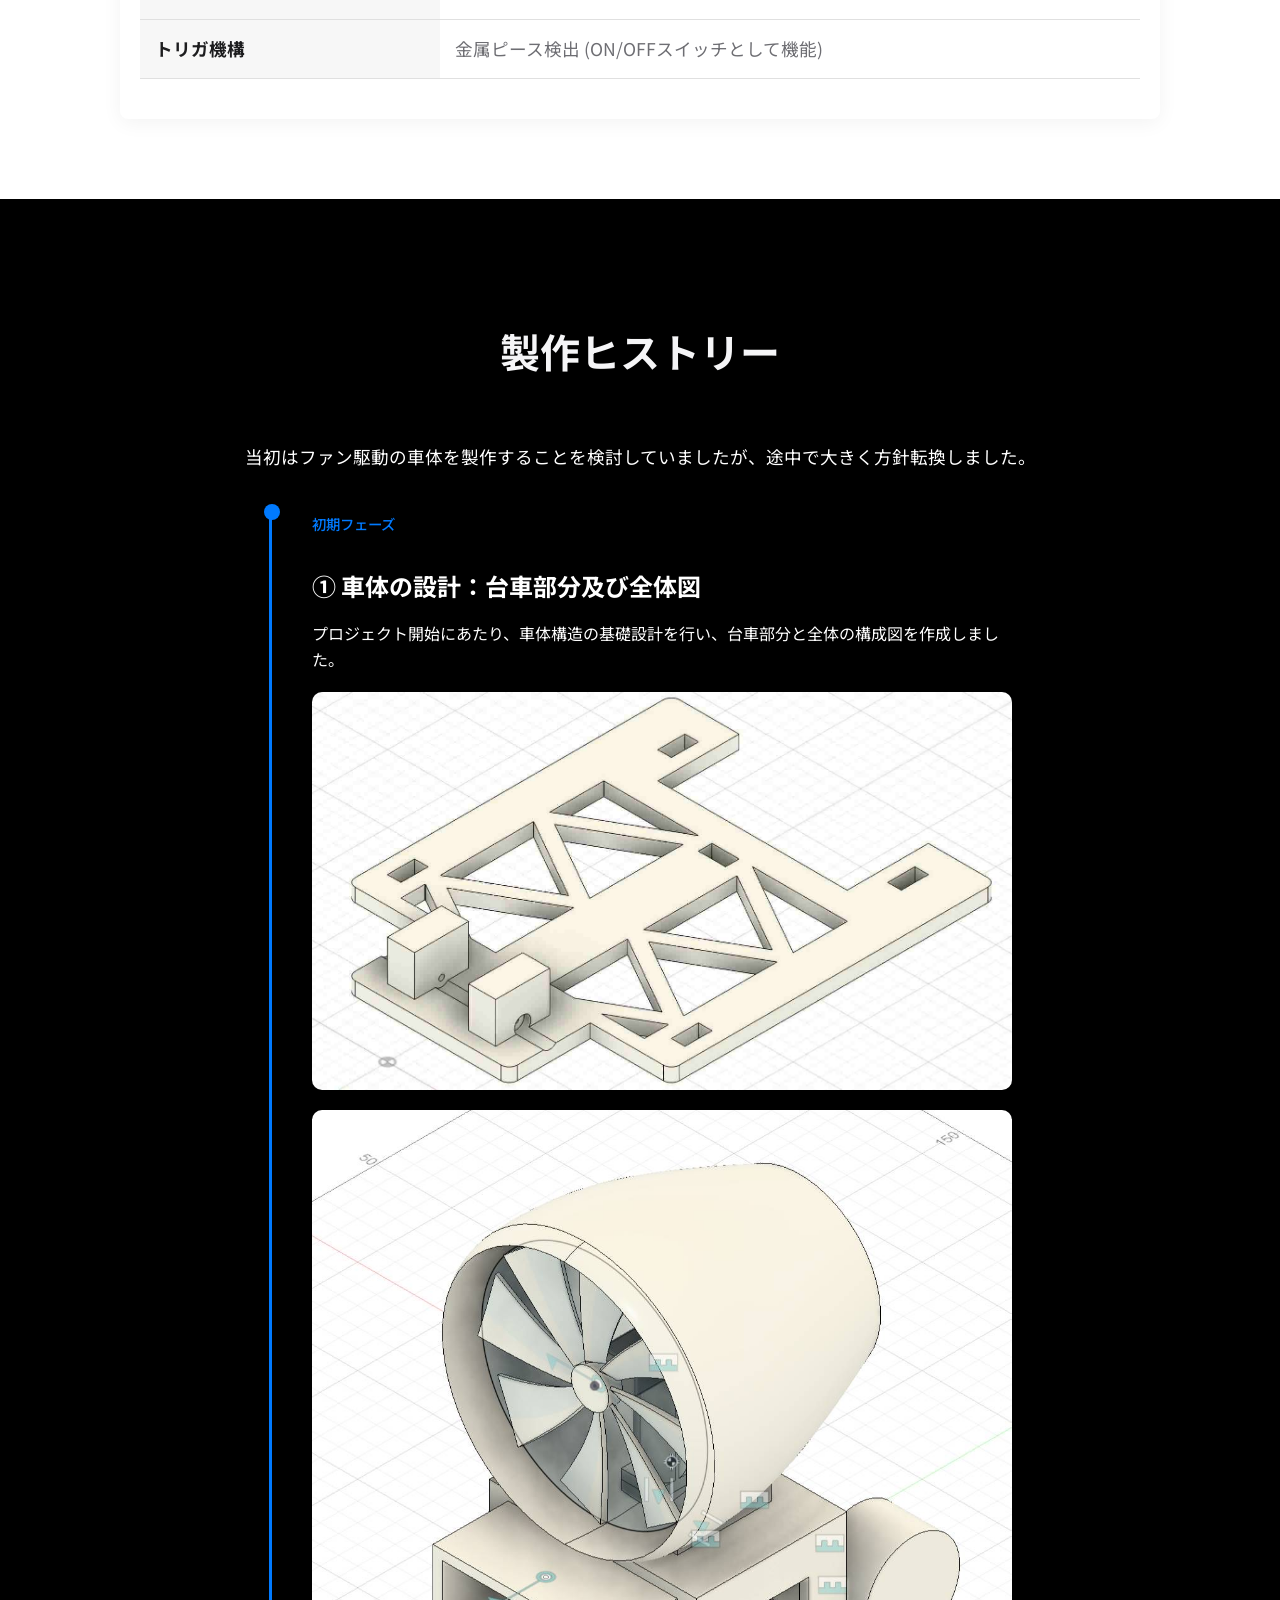
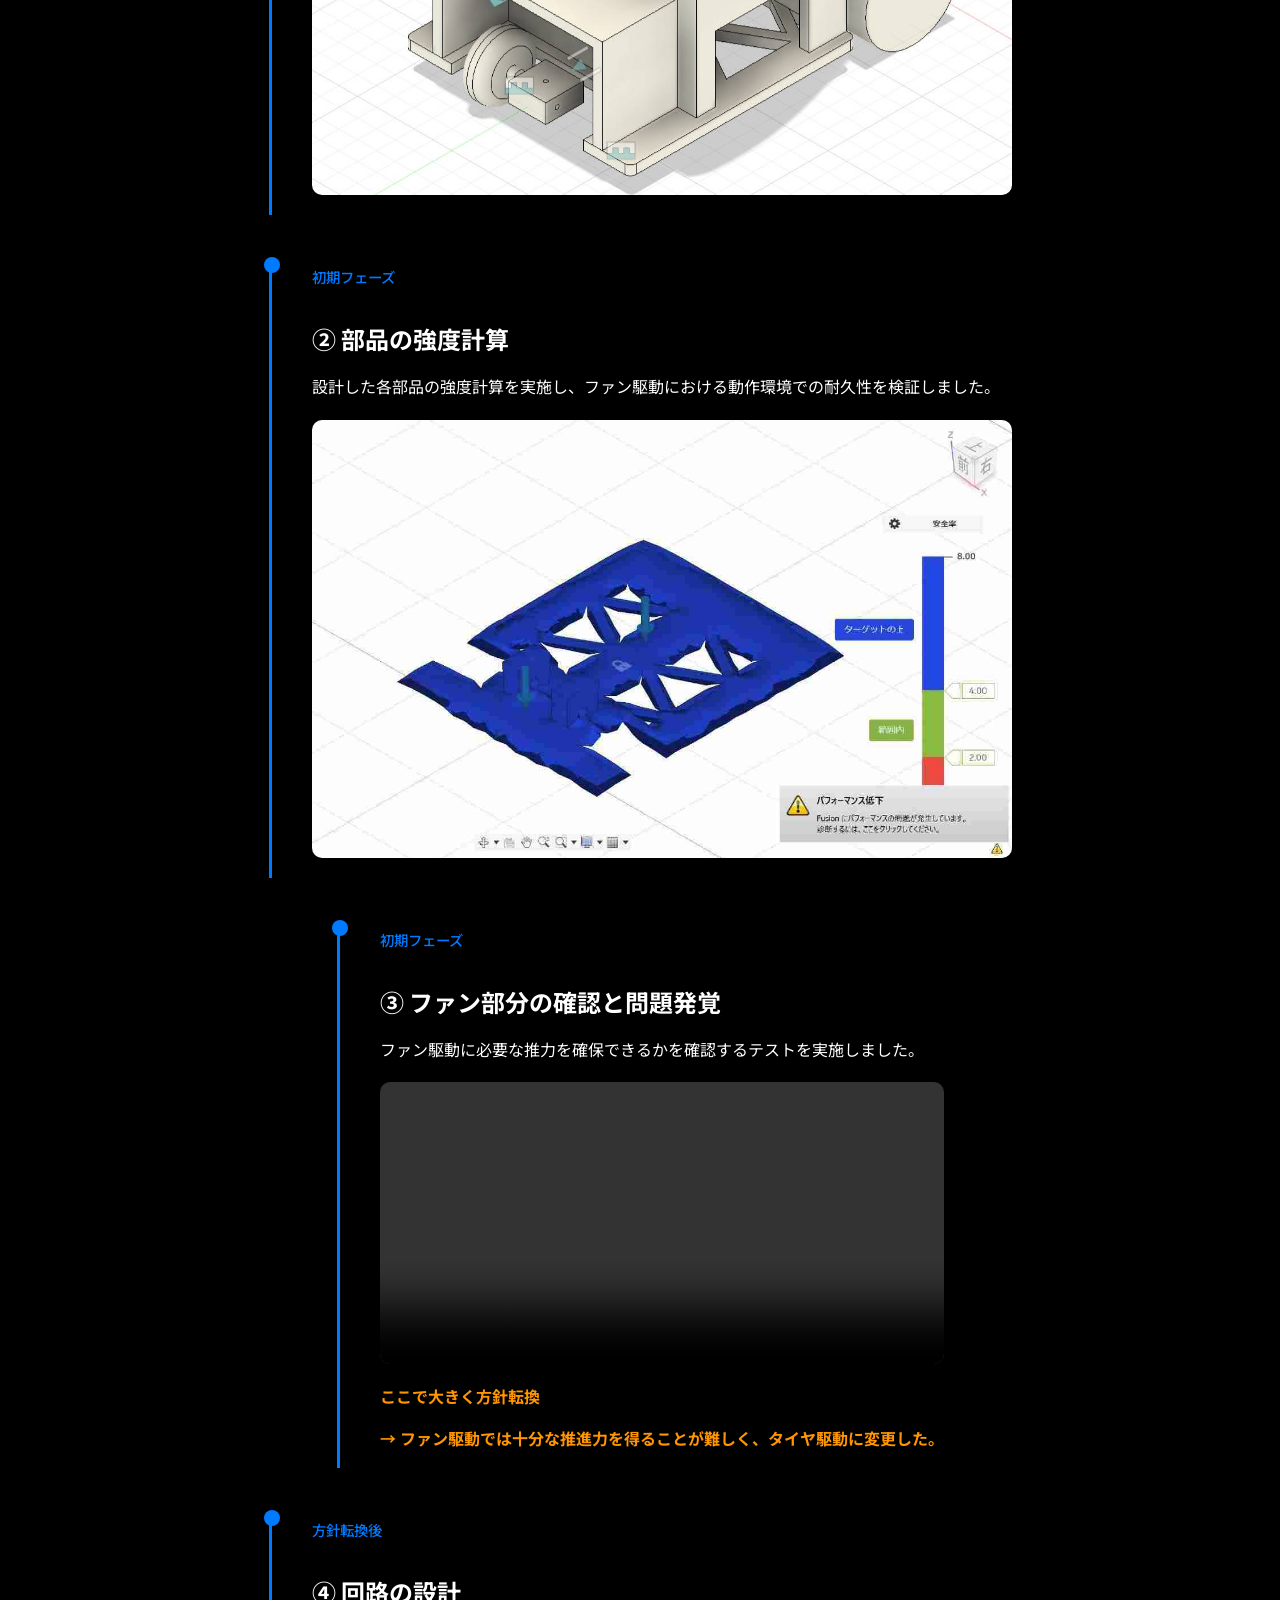
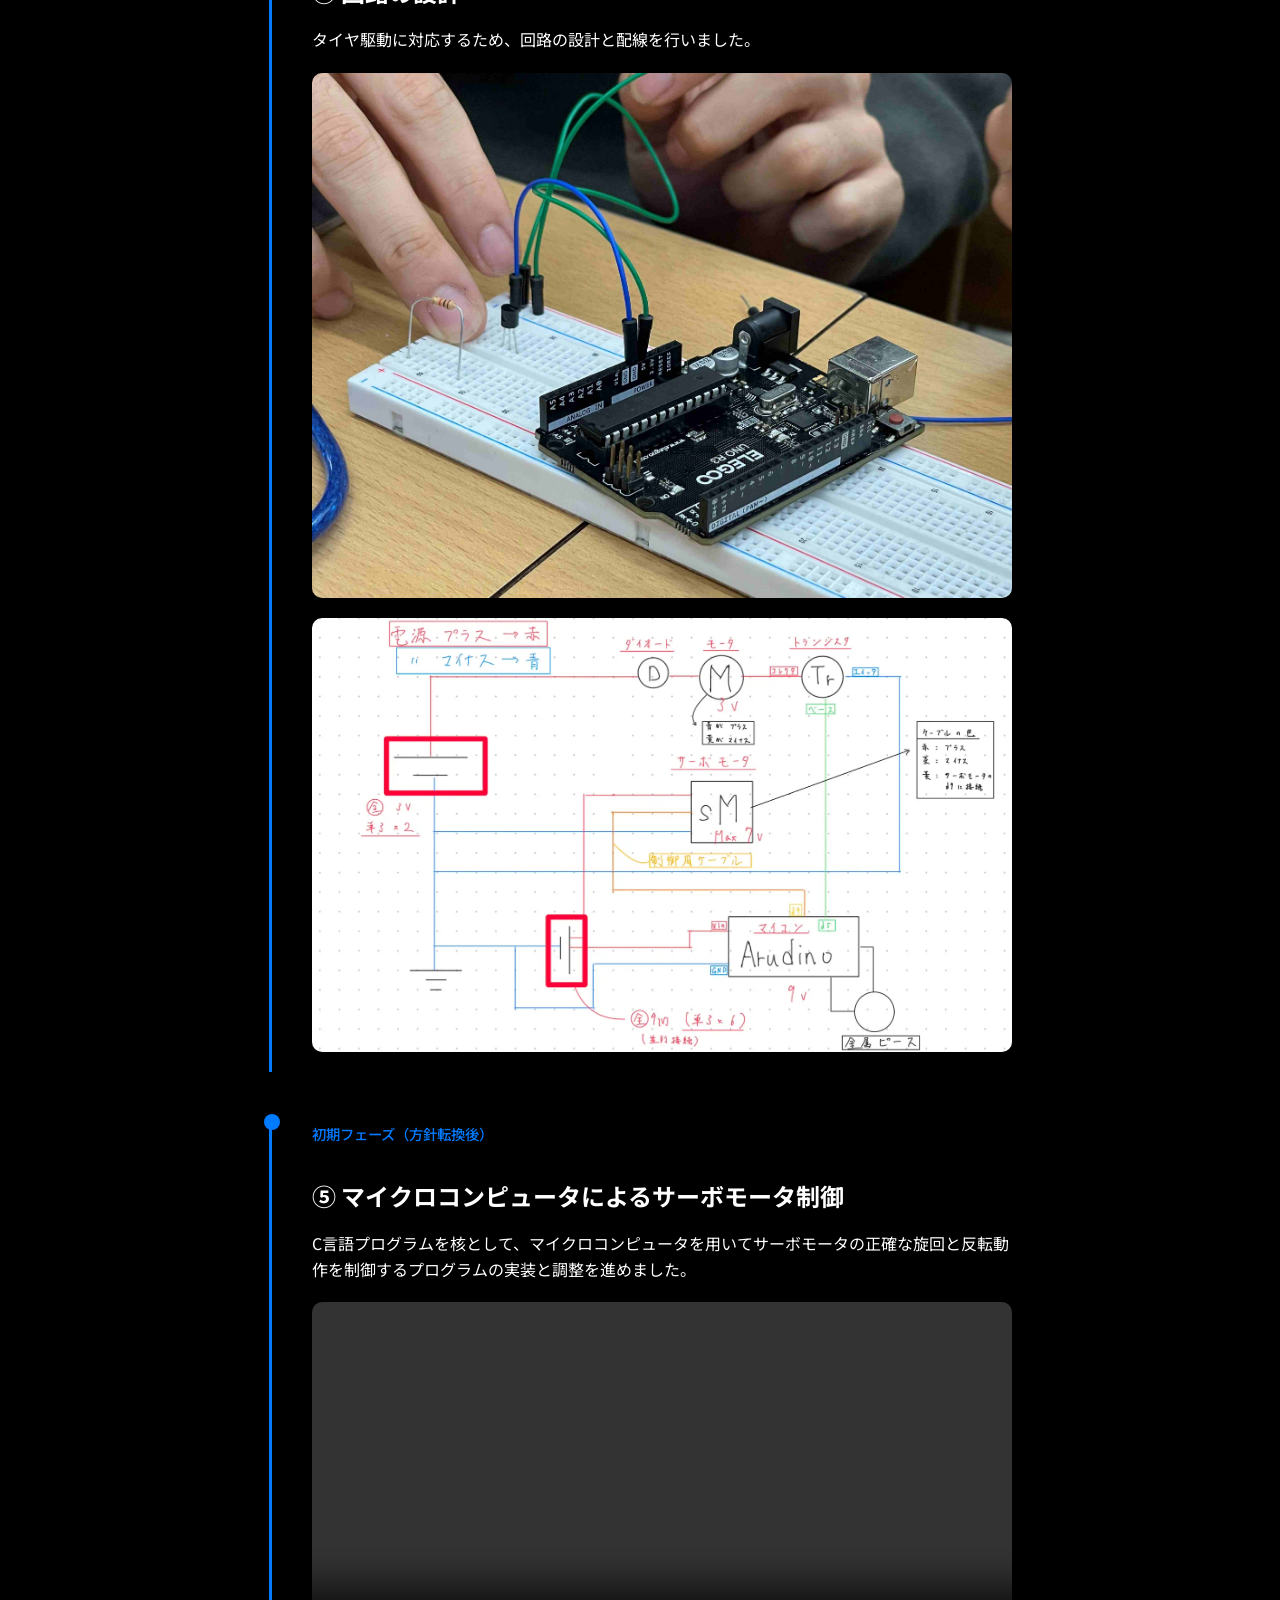
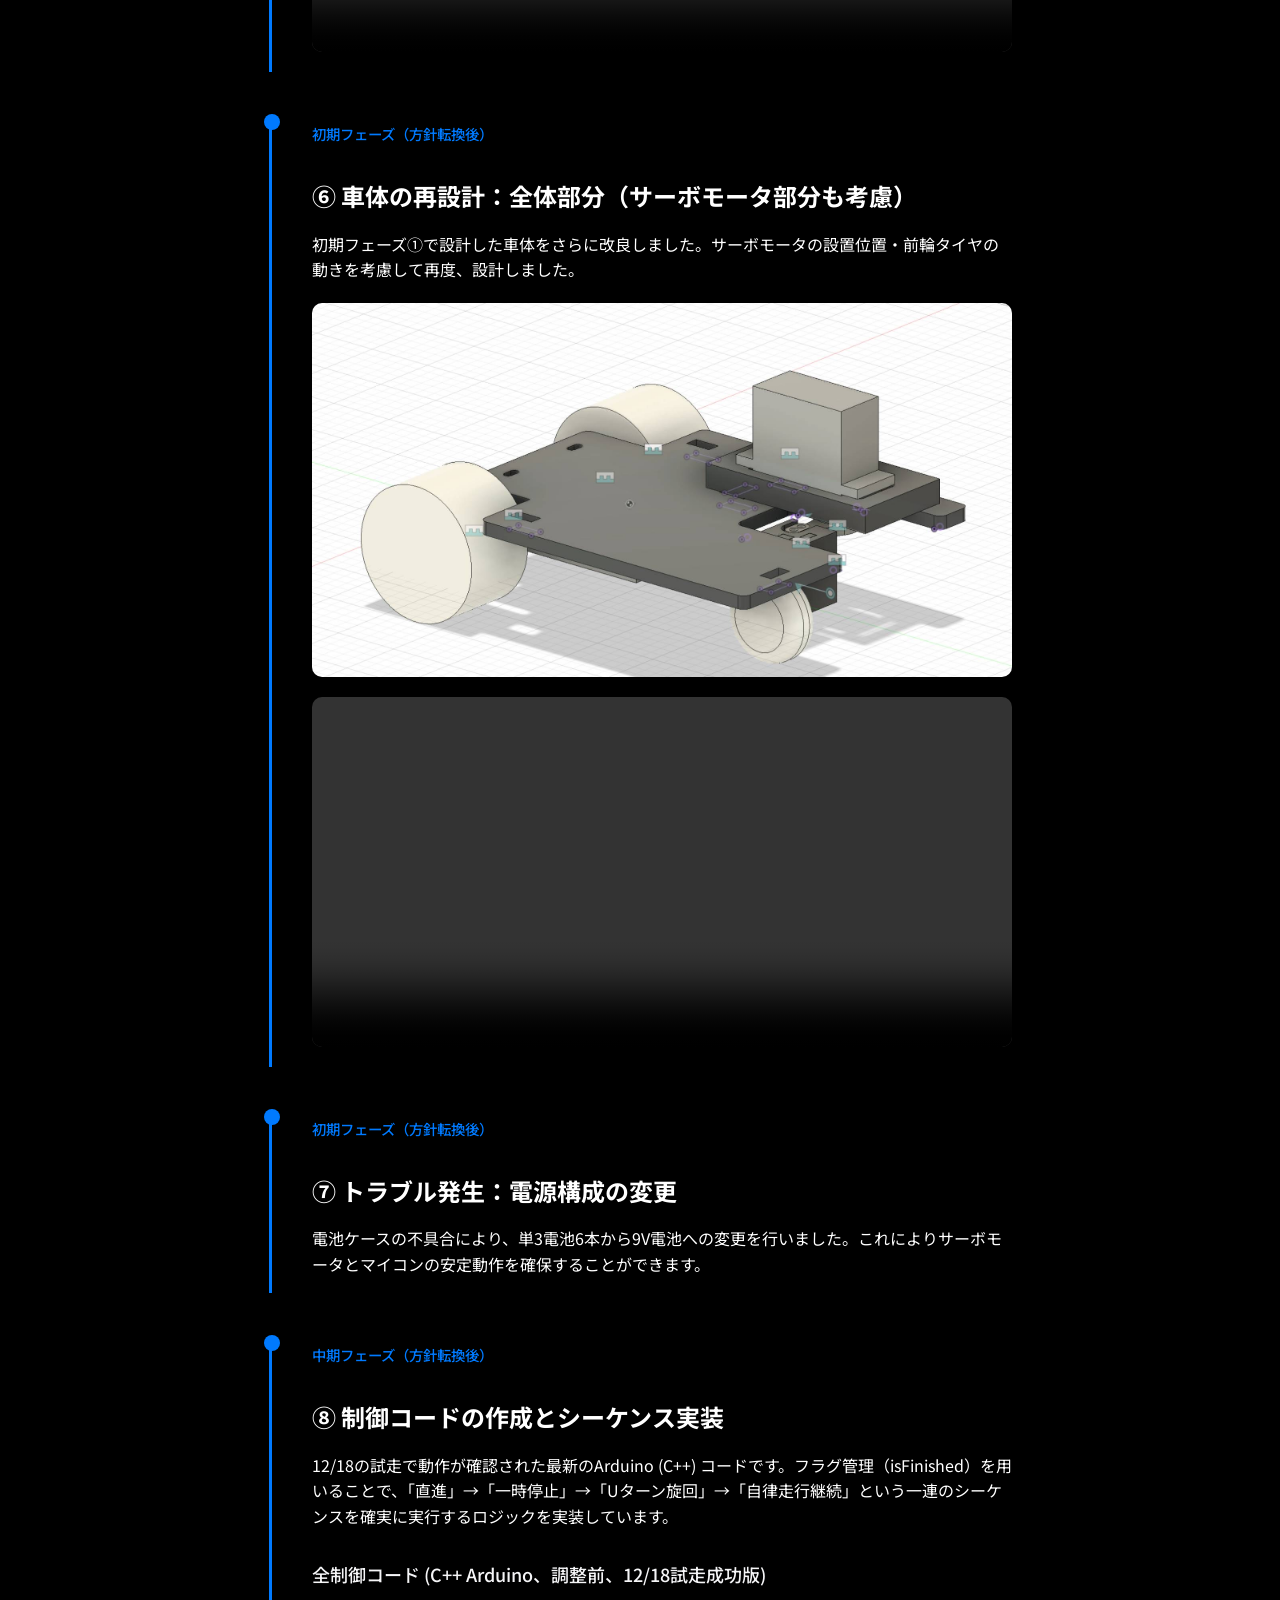
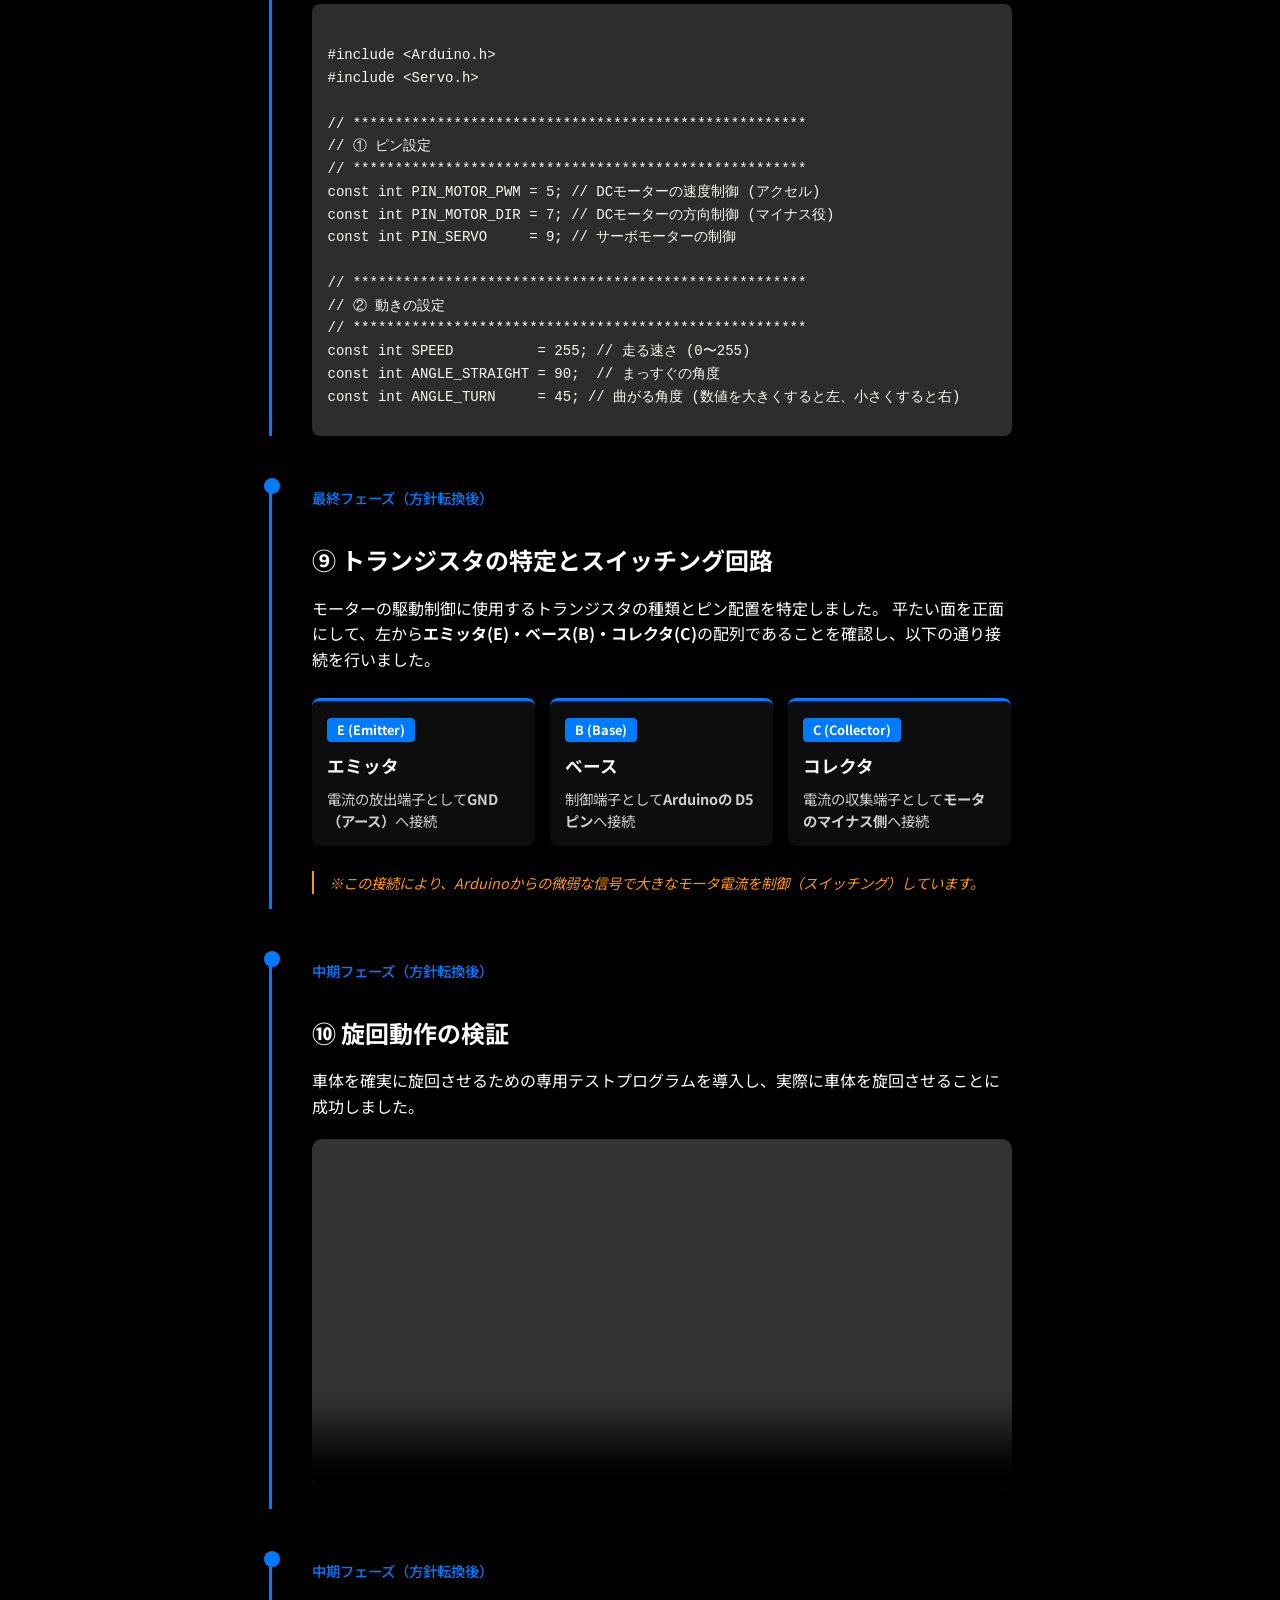
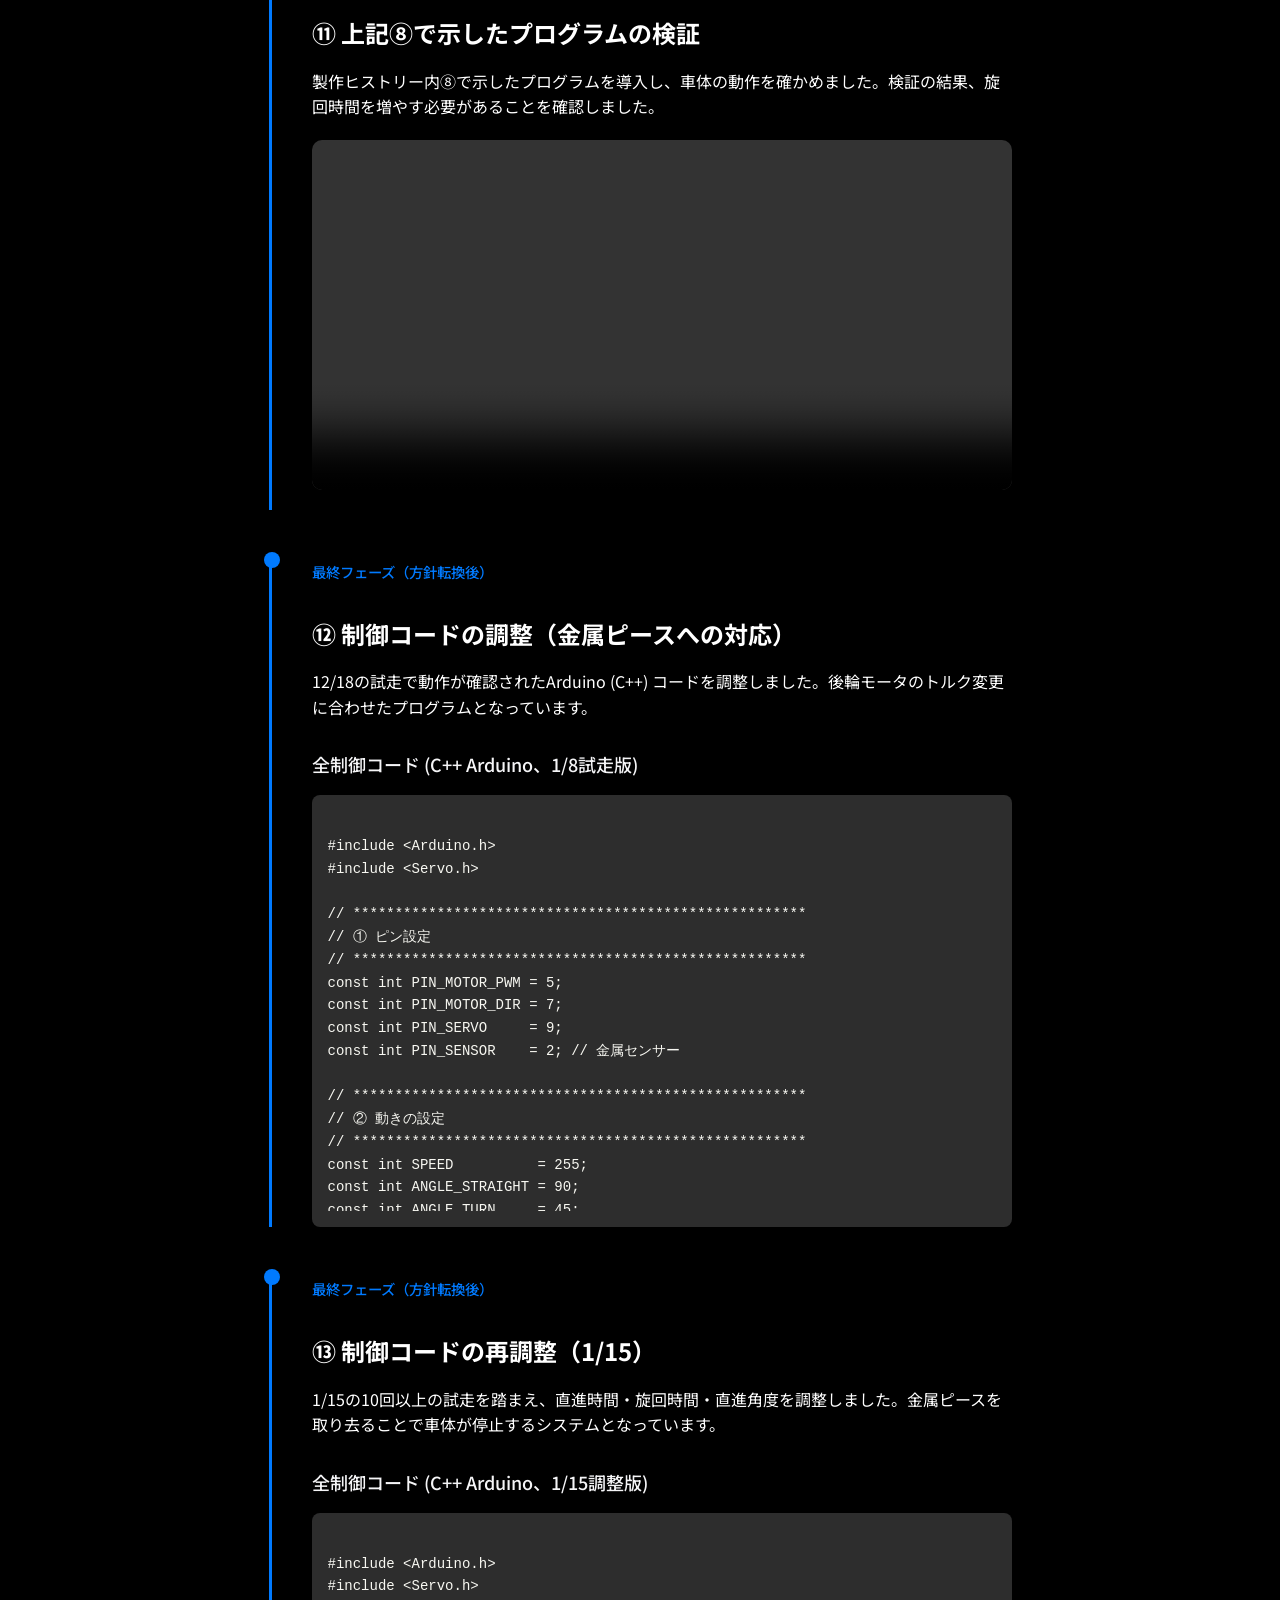
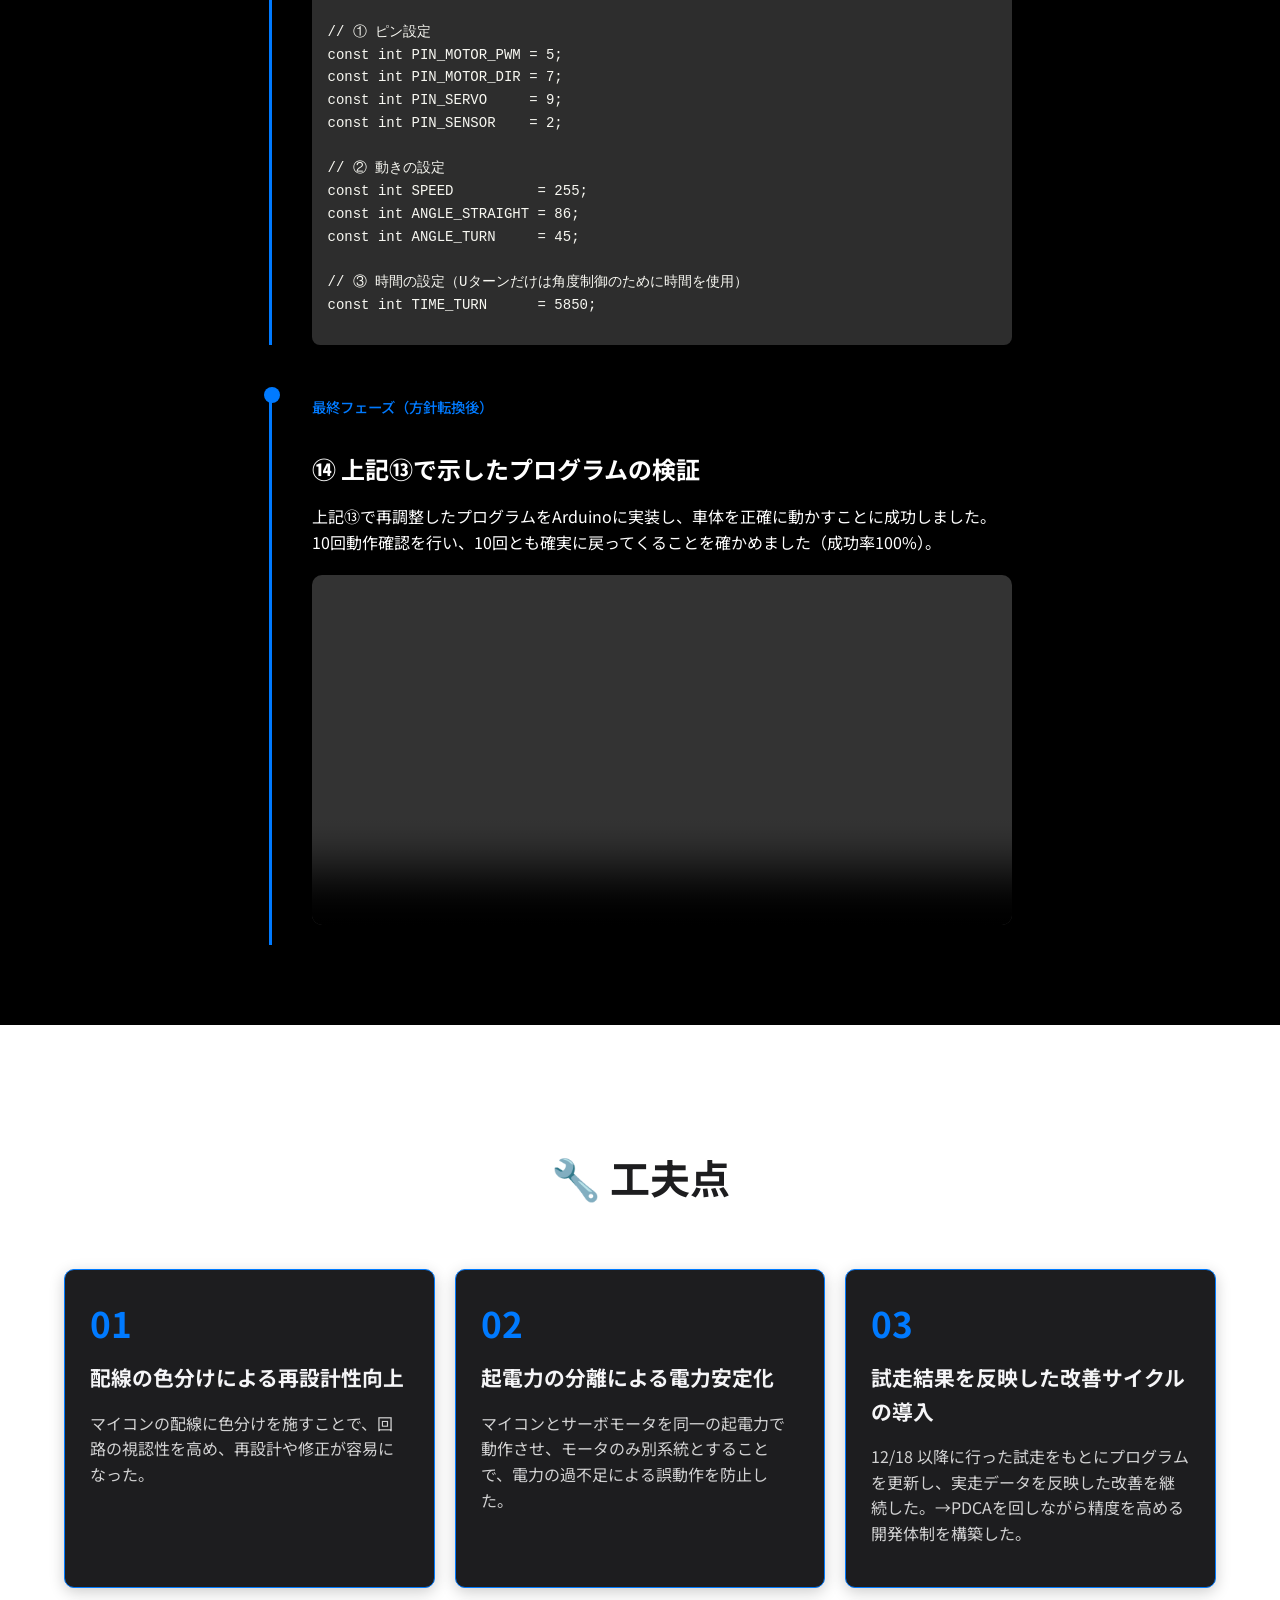
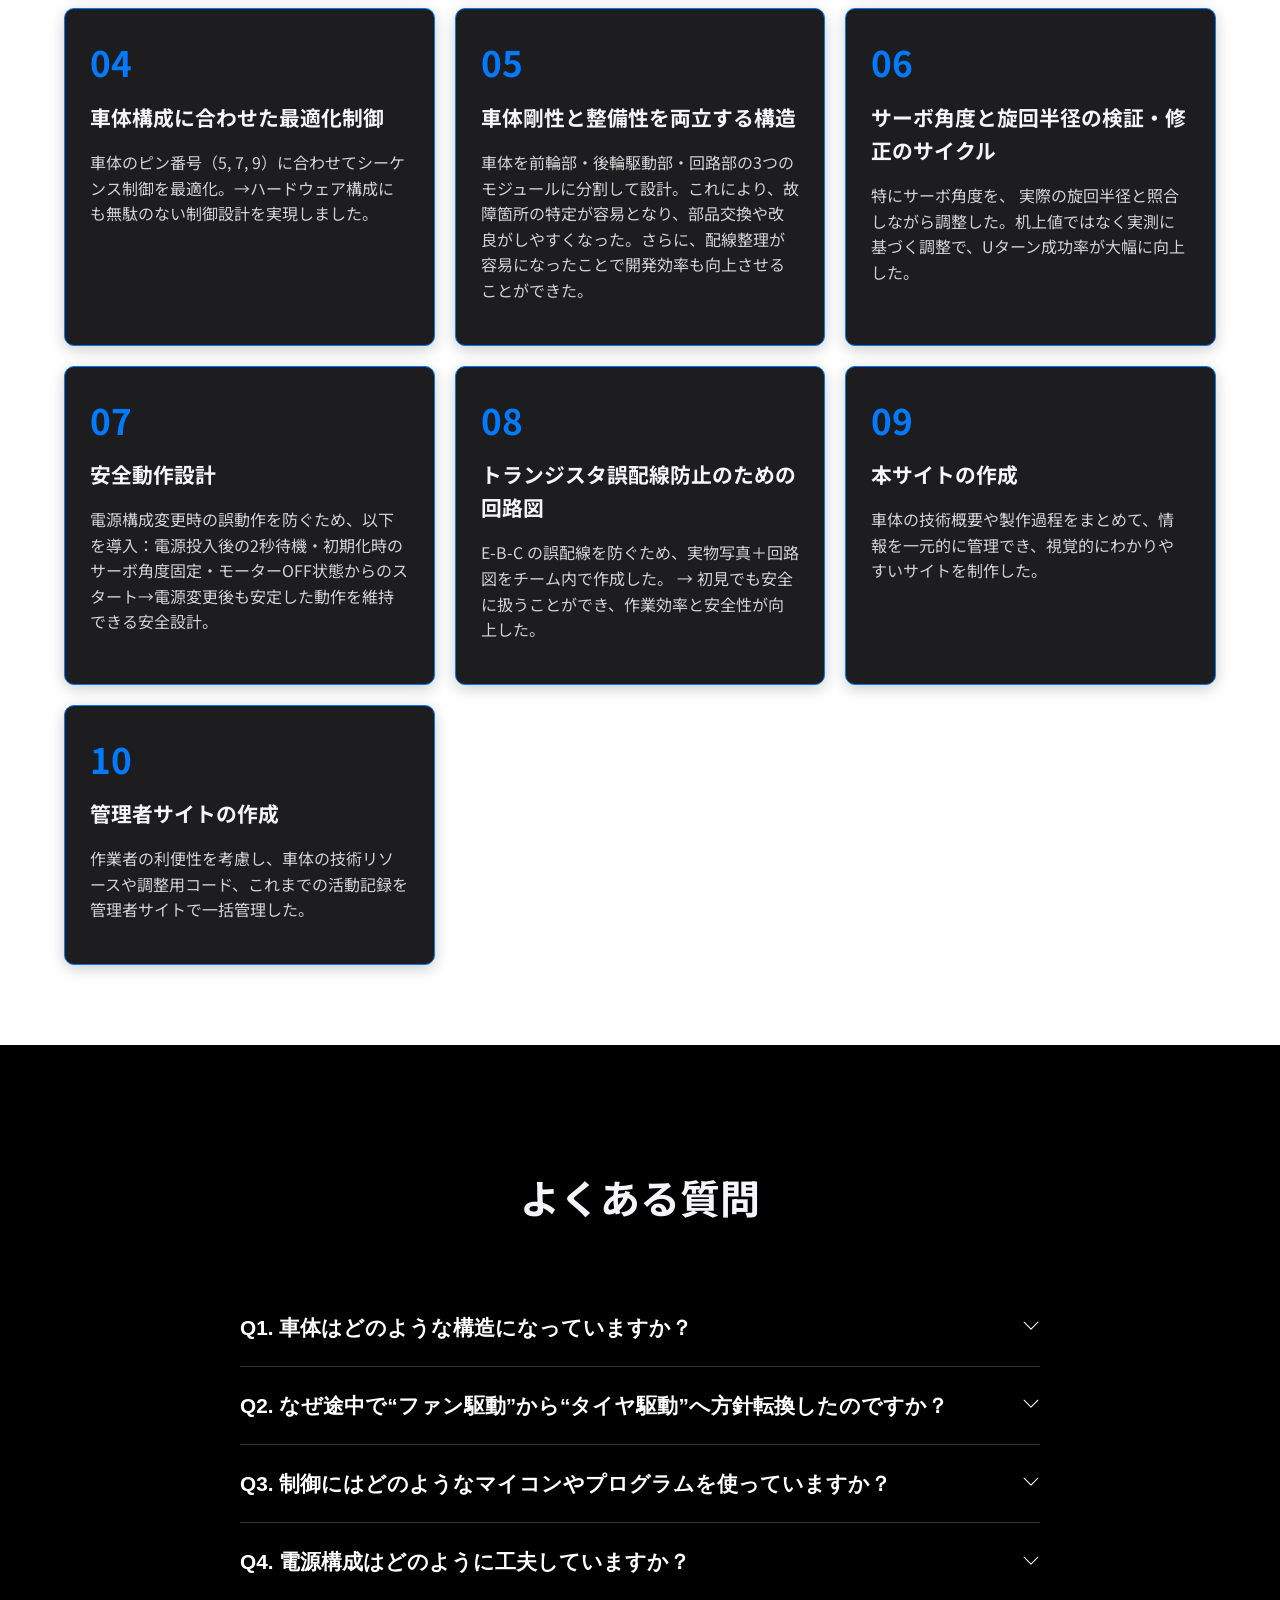
==== commit d4558ea5: "Update index.html" ====
--- a/index.html
+++ b/index.html
@@ -1708,16 +1708,6 @@
             <div class="diagram-placeholder">最終仕様のイメージ図</div>
         </div>
     </div>
-    <div class="viewer-section-wrapper">
-        <h4>🔄 360° 車体ビューア</h4>
-        <div class="viewer" id="viewer">
-            <img src="car_01.jpg" class="active" alt="A1班モビリティ">
-            <img src="car_02.jpg" alt="A1班モビリティ">
-            <img src="car_03.jpg" alt="A1班モビリティ">
-            <img src="car_04.jpg" alt="A1班モビリティ">
-            <p class="image-placeholder-text">画像ファイル（car_01.jpg, car_02.jpg など）を配置してください。</p>
-        </div>
-    </div>
 </section>
 <section id="process" class="section dark-bg">
     <h3>製作ヒストリー</h3>
@@ -2308,7 +2298,7 @@
                 </span>
             </button>
             <div class="accordion-content">
-                <p>サーボモータの設置位置や前輪の動きを考慮し、初期設計から再度車体を改良しました。また、配線の色分けにより視認性を高め、再設計や修正が容易になるよう工夫しています。</p>
+                <p>サーボモータの設置位置や前輪の動きを考慮し、初期設計から再度車体を改良しました。また、配線の色分けにより視認性を高め、再設計や修正が容易になるよう工夫しています。詳しくは、工夫点をご覧ください。</p>
             </div>
         </div>
 
@@ -2320,7 +2310,7 @@
                 </span>
             </button>
             <div class="accordion-content">
-                <p>ファン駆動からタイヤ駆動への方針転換、サーボ角度の調整、電源構成の安定化など、 試走を重ねながら問題点を一つずつ解決していくプロセスに時間を要しました。</p>
+                <p>ファン駆動からタイヤ駆動への方針転換、サーボ角度の調整、電源構成の安定化など、 試走を重ねながら問題点を一つずつ解決していくプロセスに時間を要したことです。</p>
             </div>
         </div>
 
@@ -2332,7 +2322,7 @@
                 </span>
             </button>
             <div class="accordion-content">
-                <p>12/18 の試走では、直進 → 停止 → Uターン → 再直進という一連の動作が正常に実行され、自律走行が成功しました。</p>
+                <p>1/29 の試走では、直進 → 停止 → Uターン → 再直進の一連の動作を正常に実行でき、当初の目標であった「成功率90%」を大きく上回る結果をたたき出すことに成功しました。</p>
             </div>
         </div>
 
@@ -2701,3 +2691,4 @@
 
 
 
+
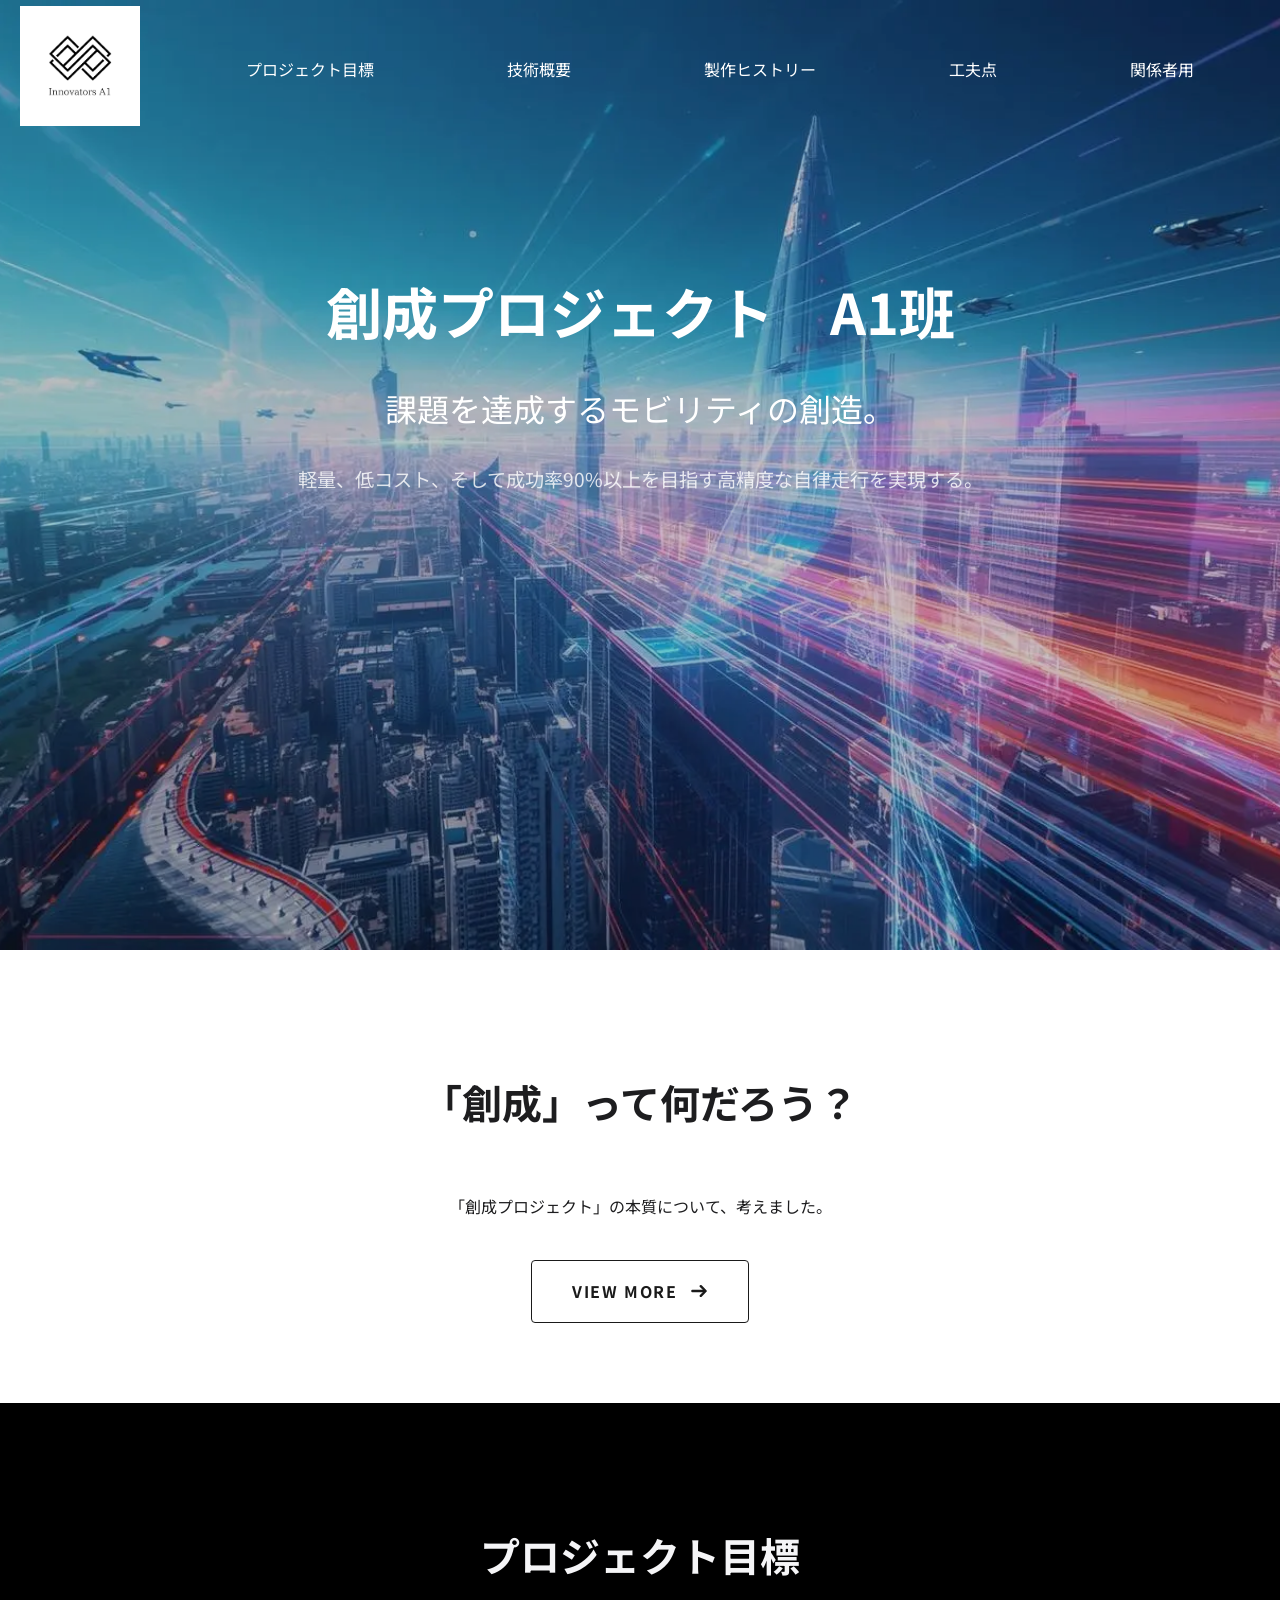
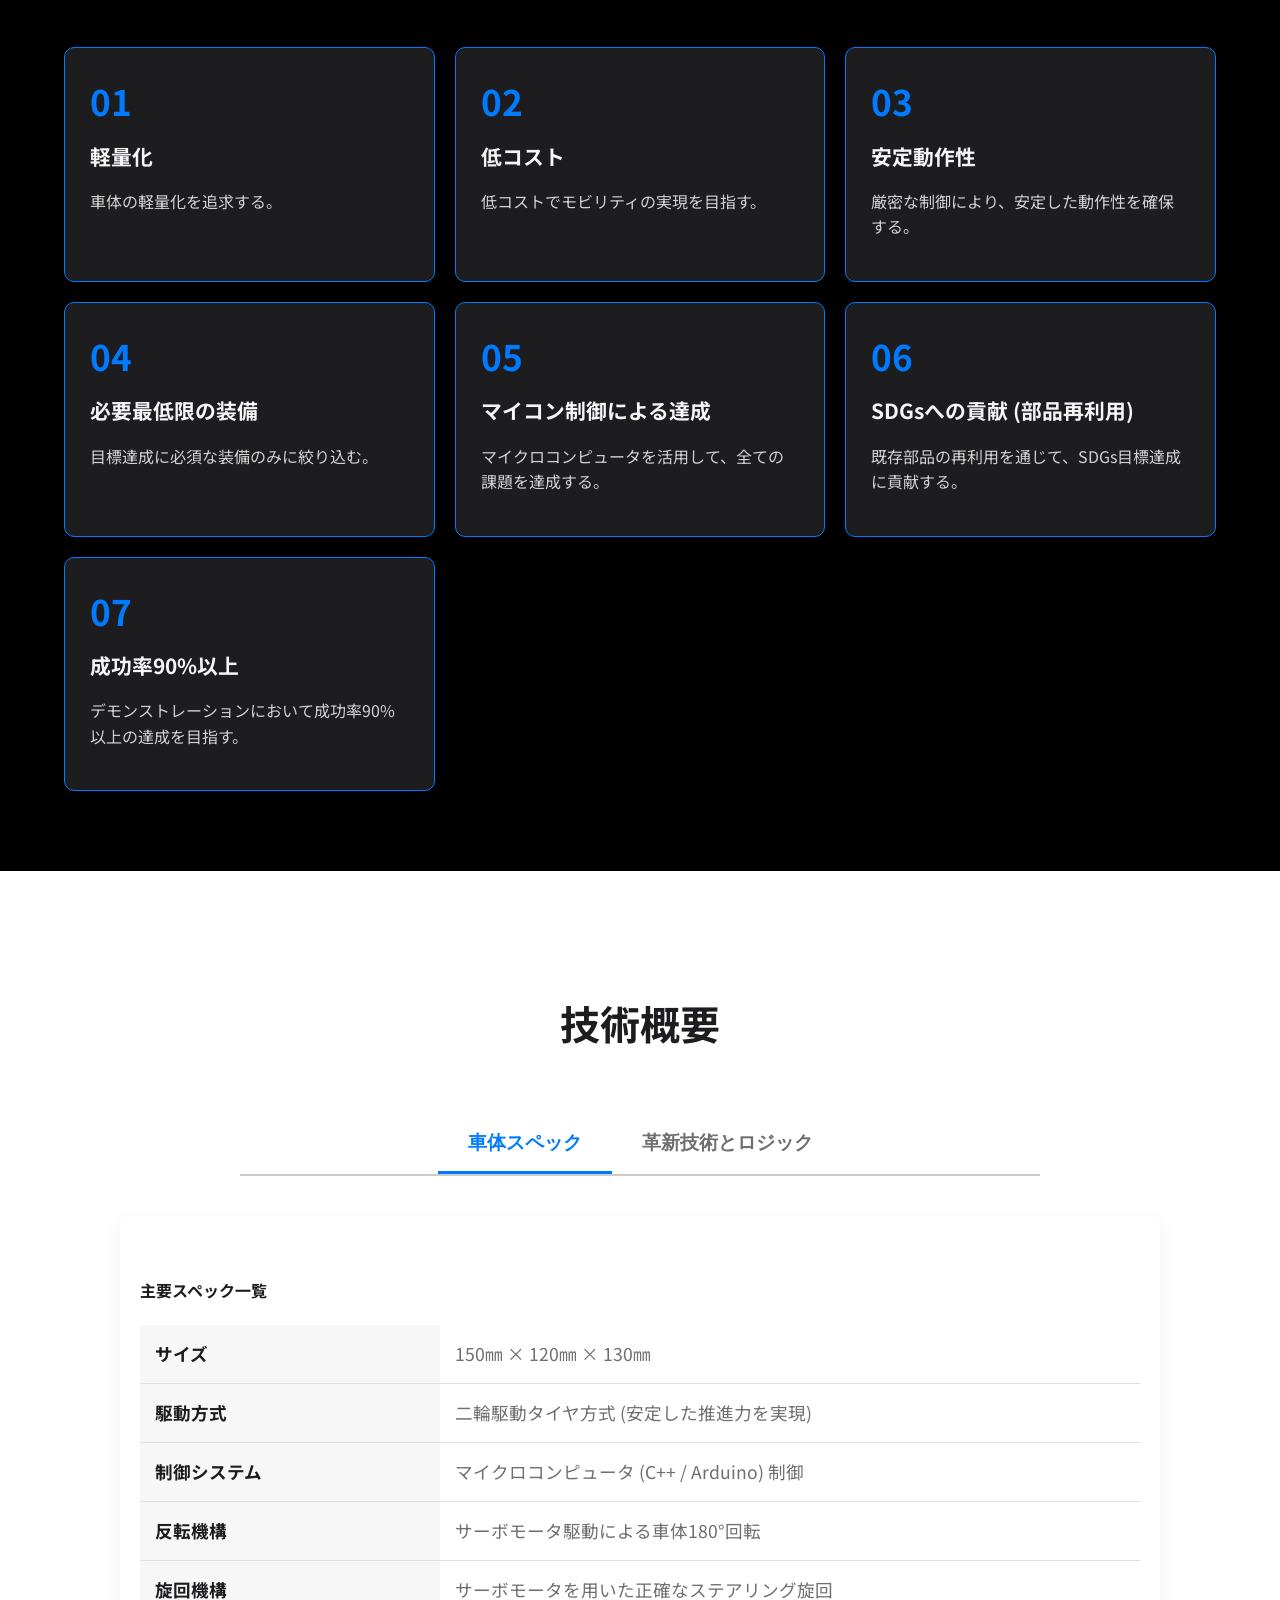
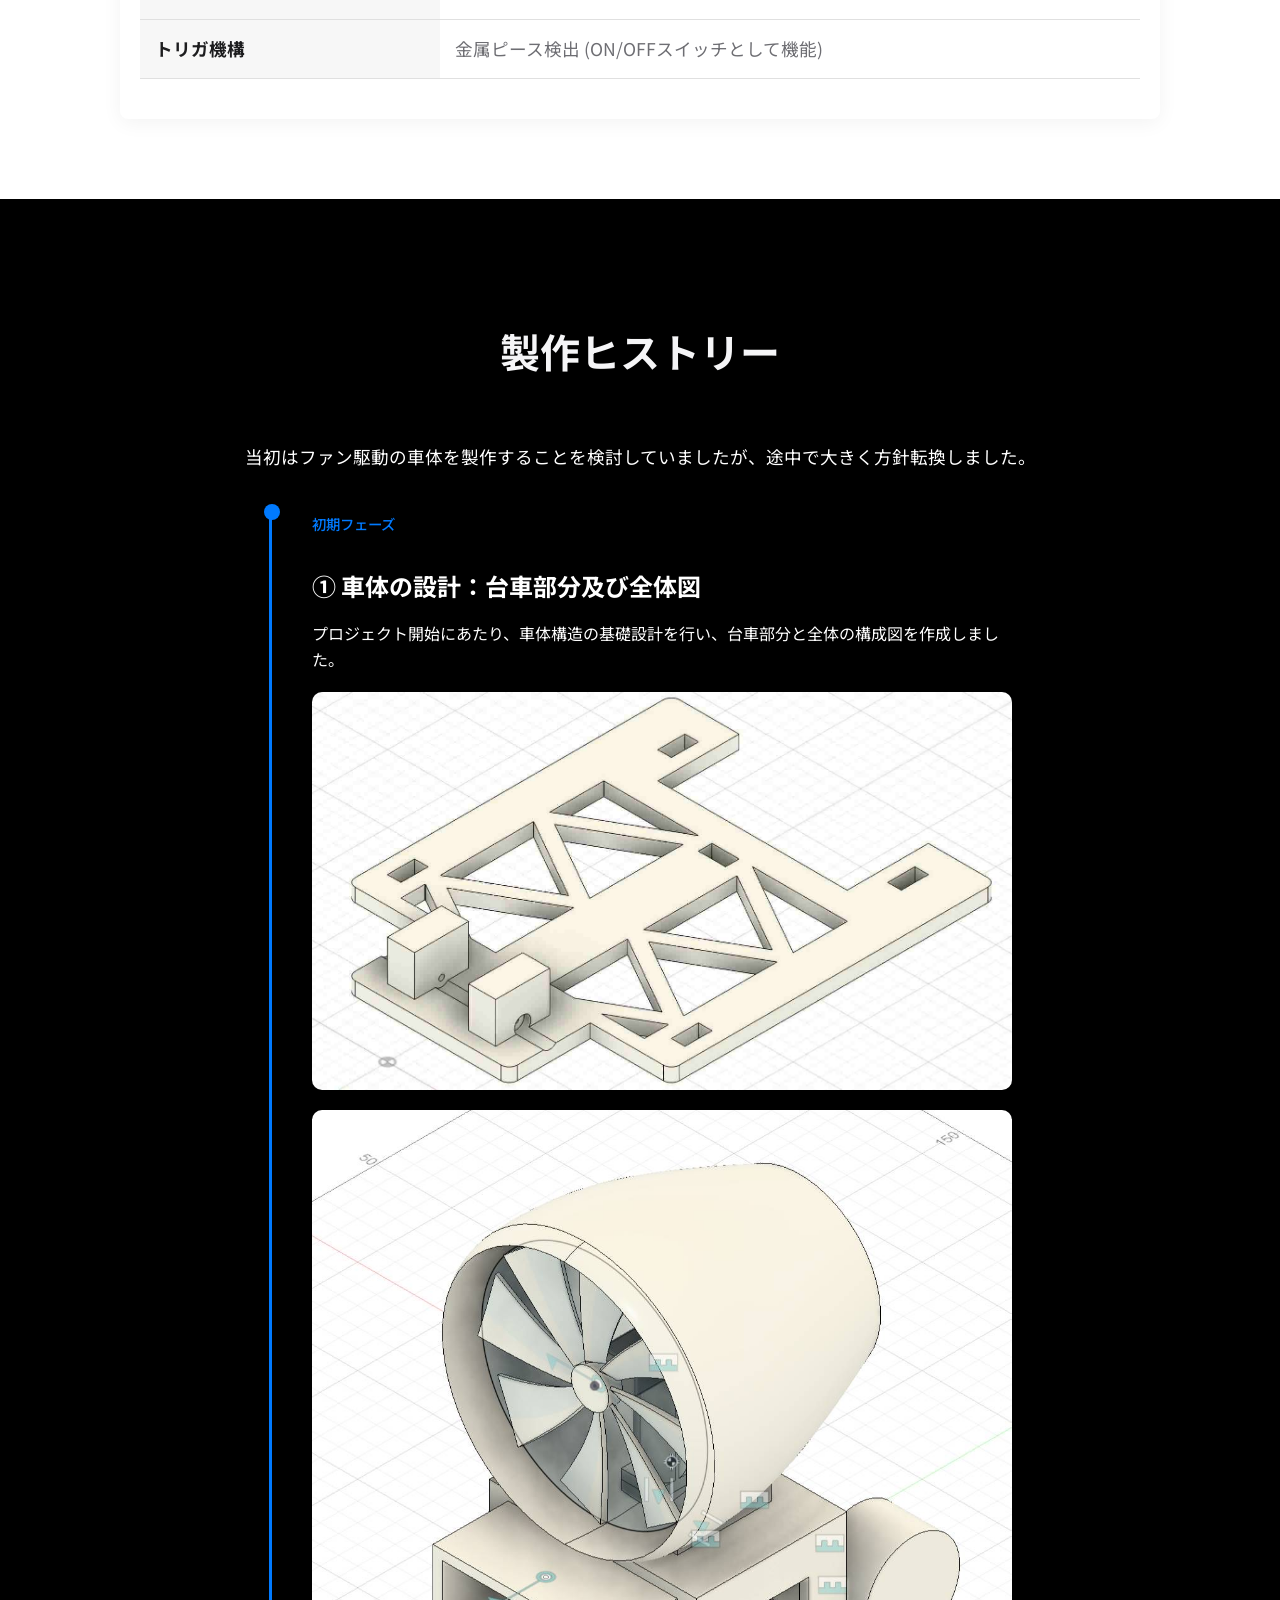
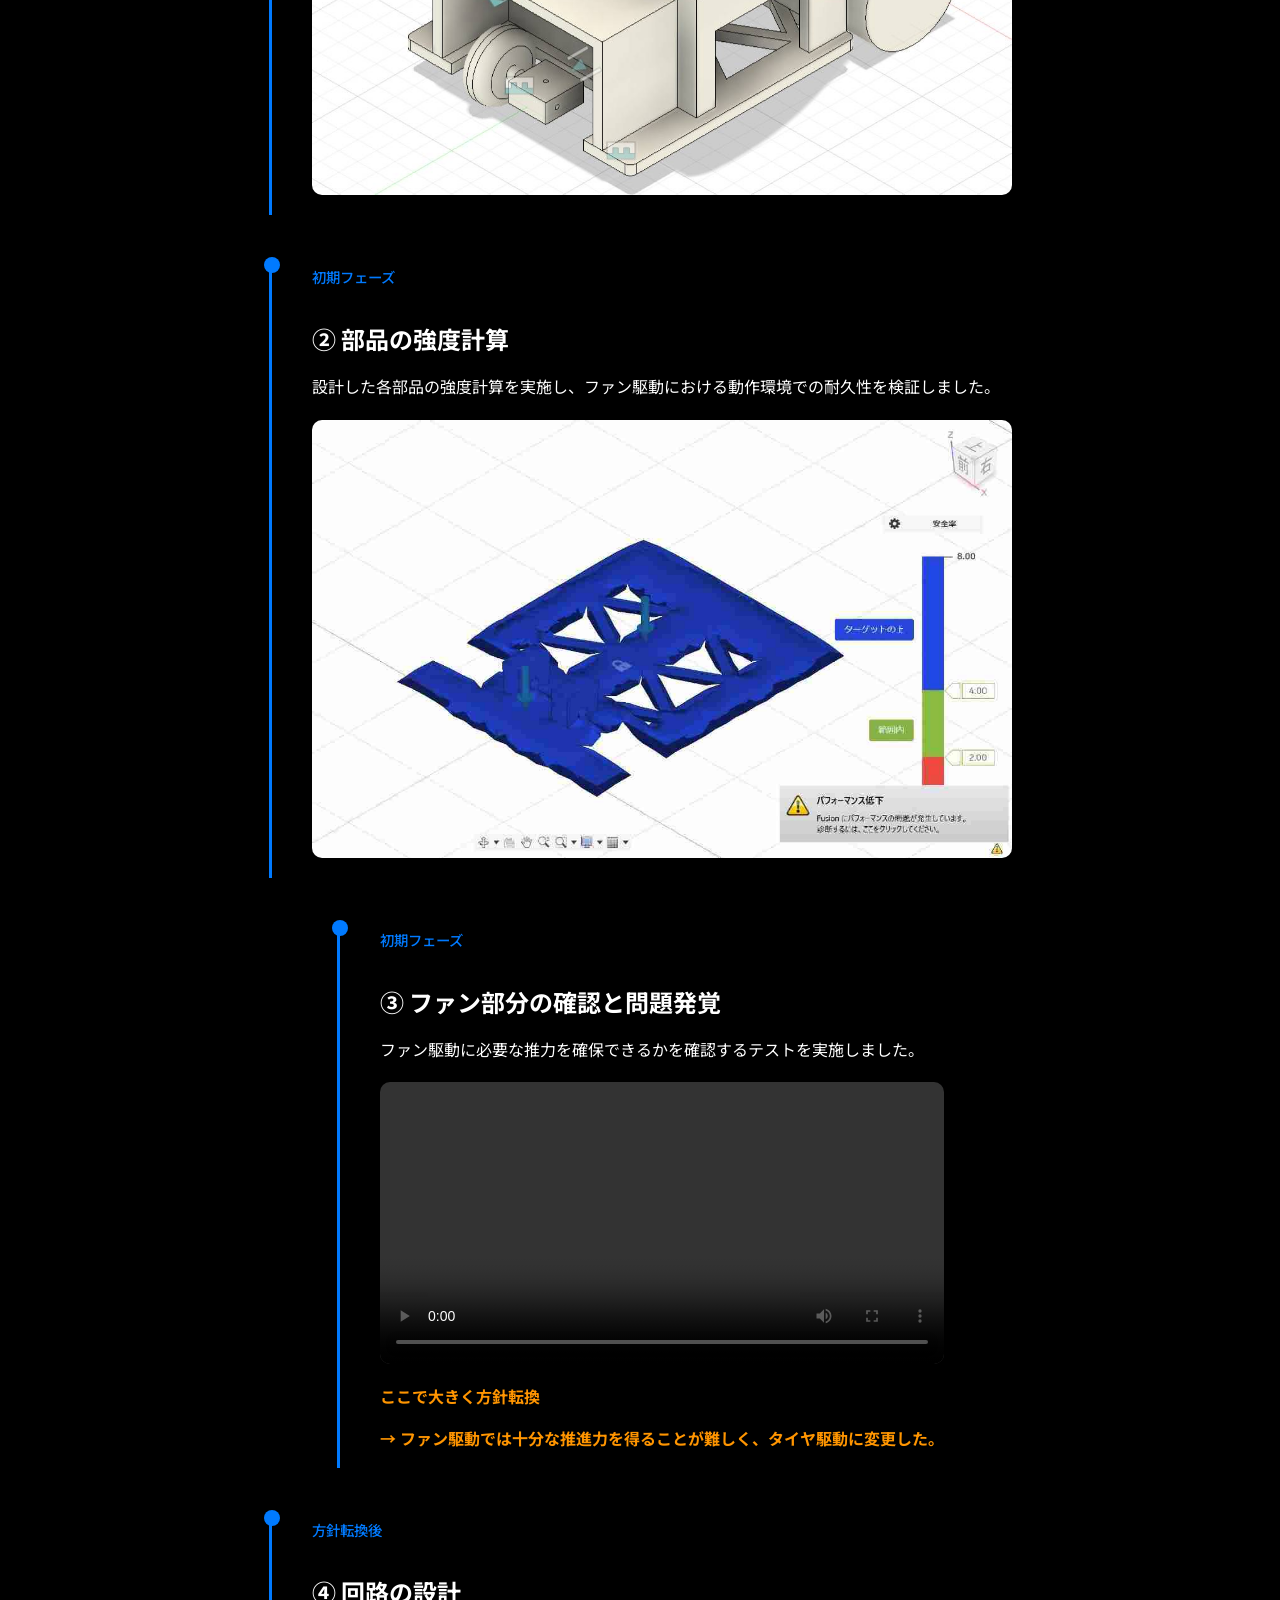
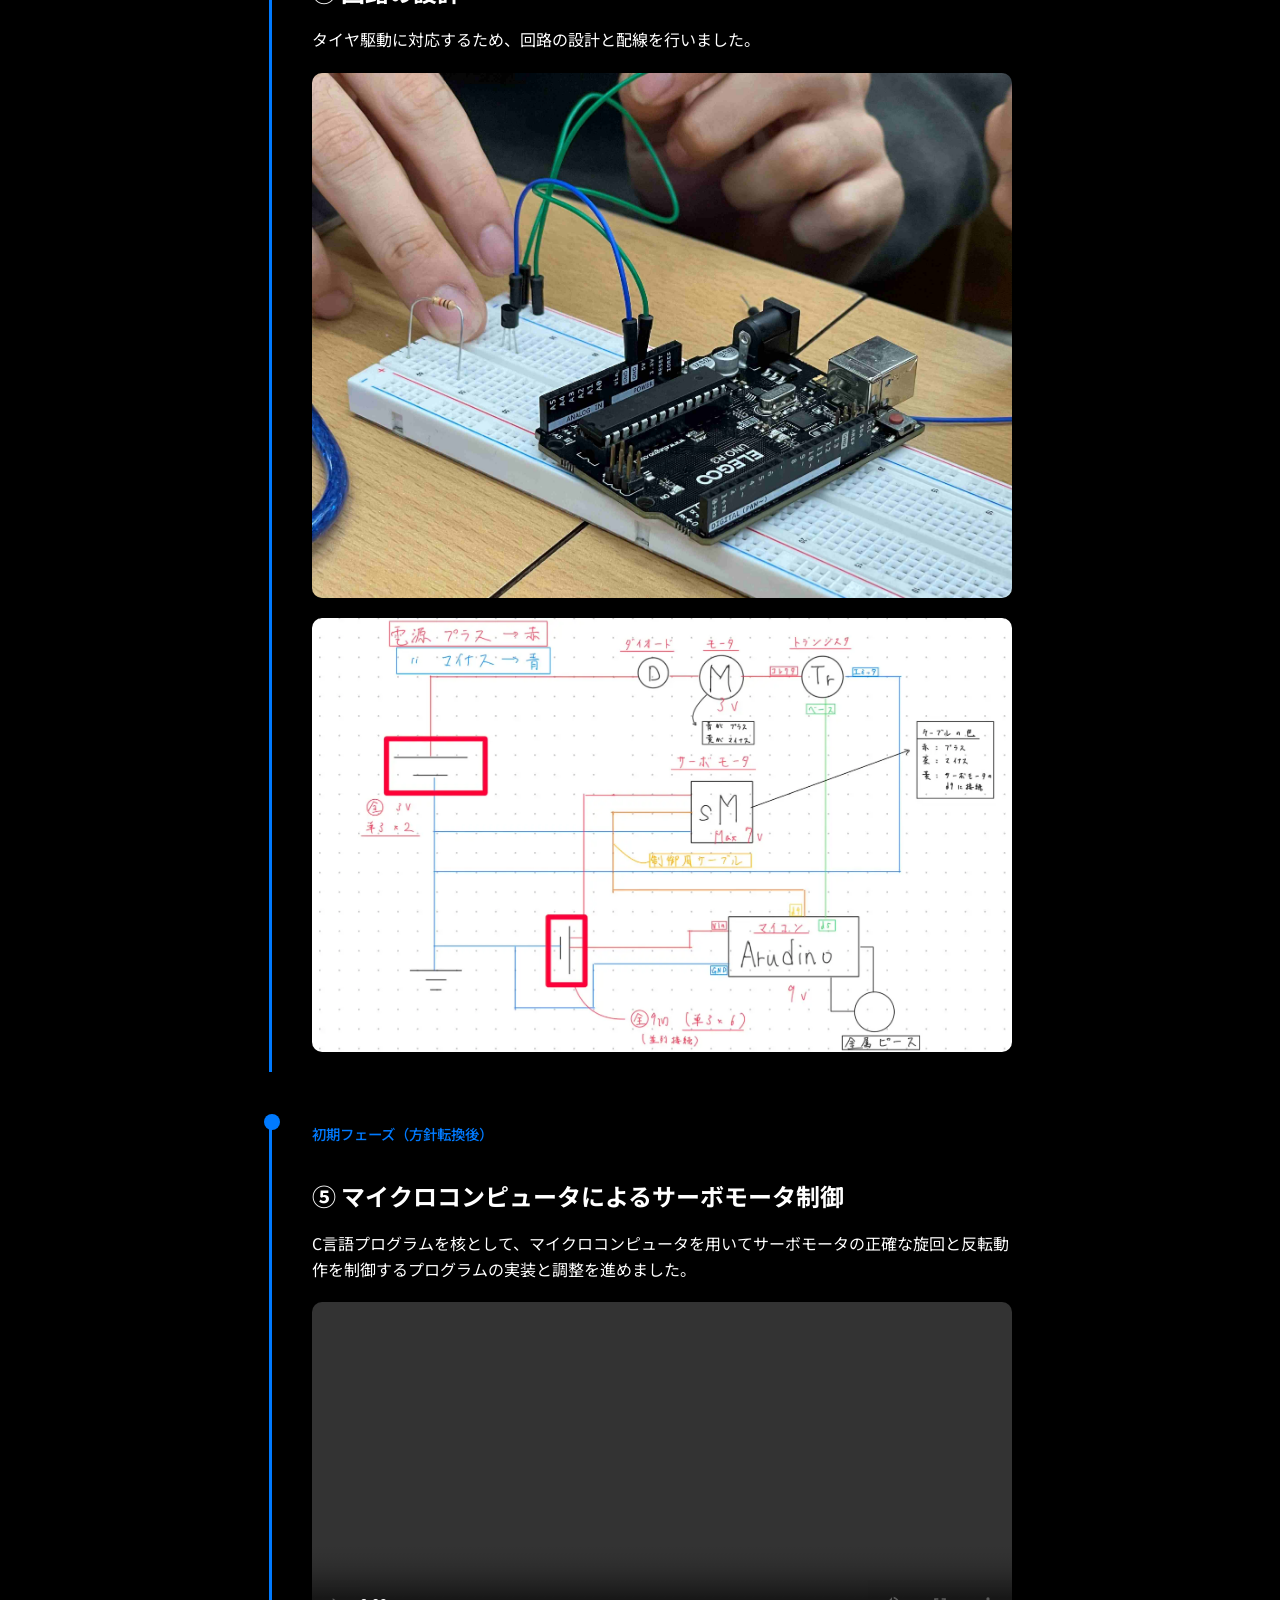
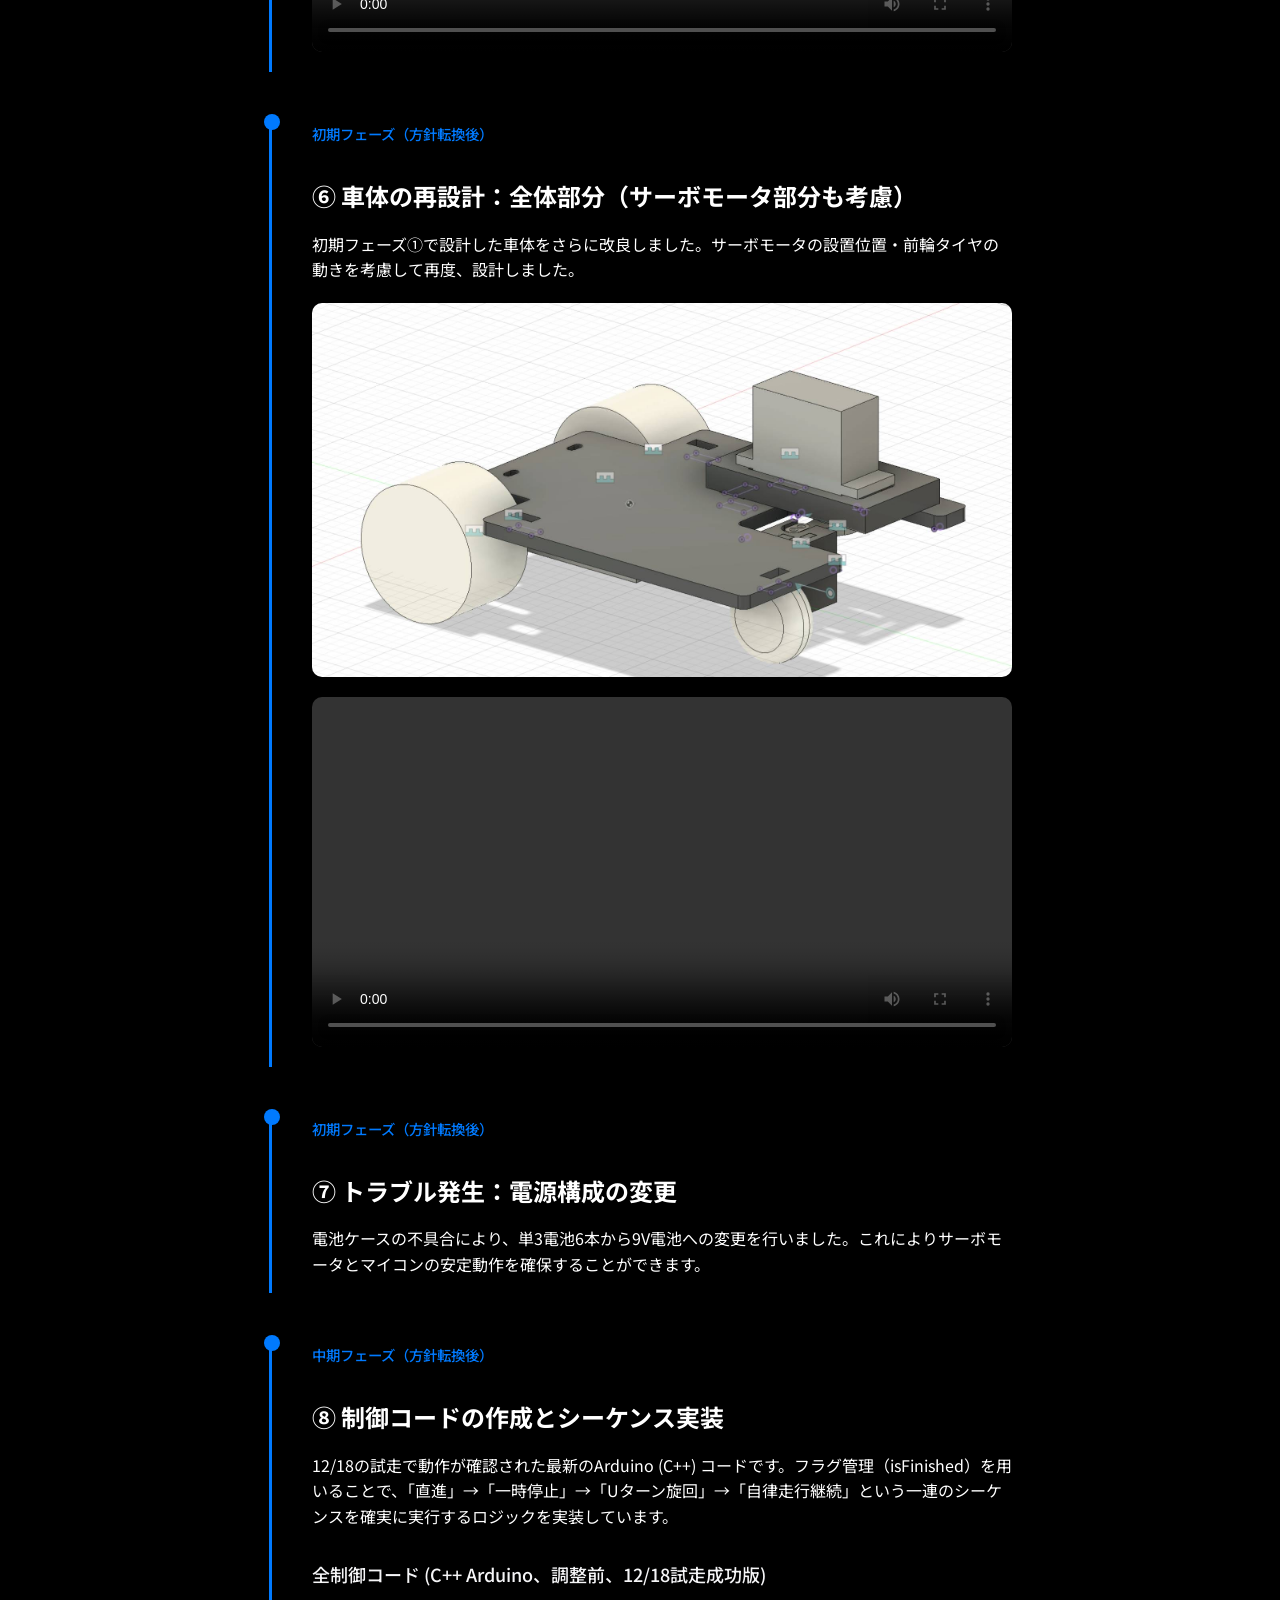
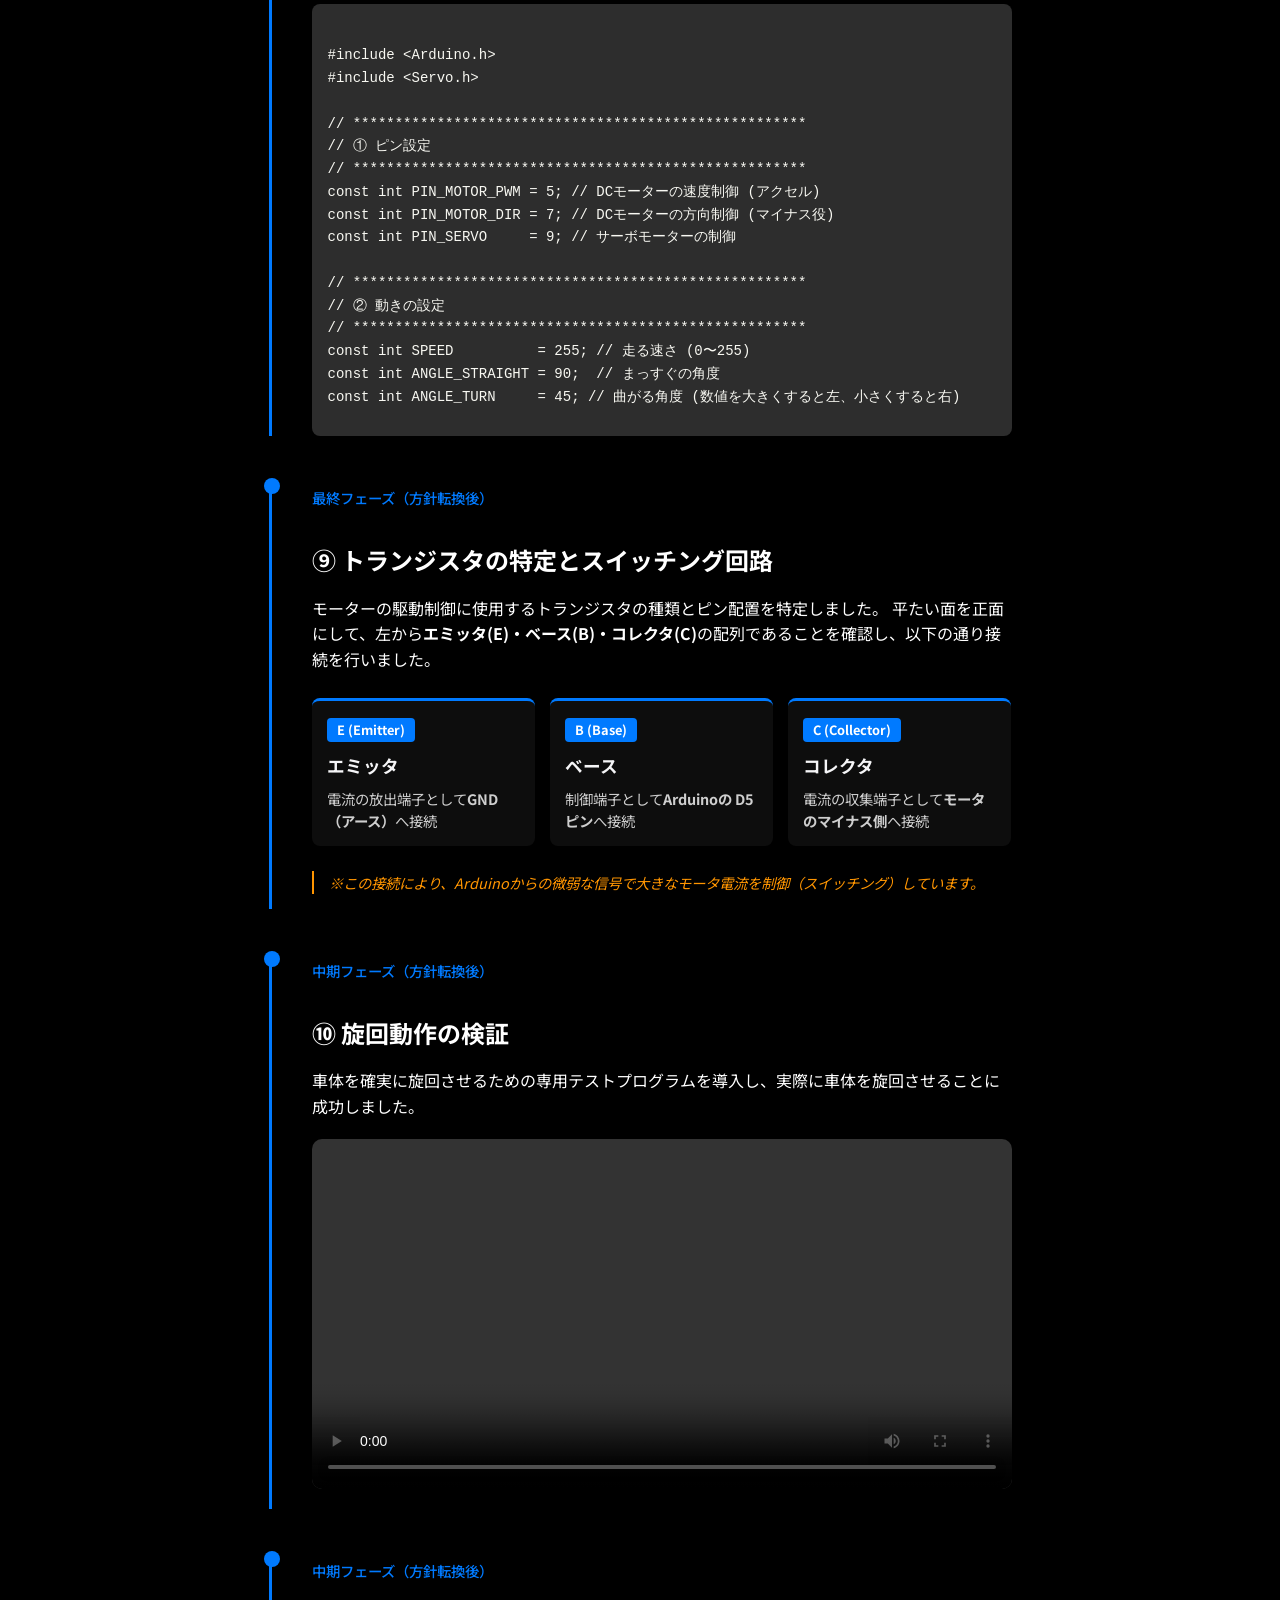
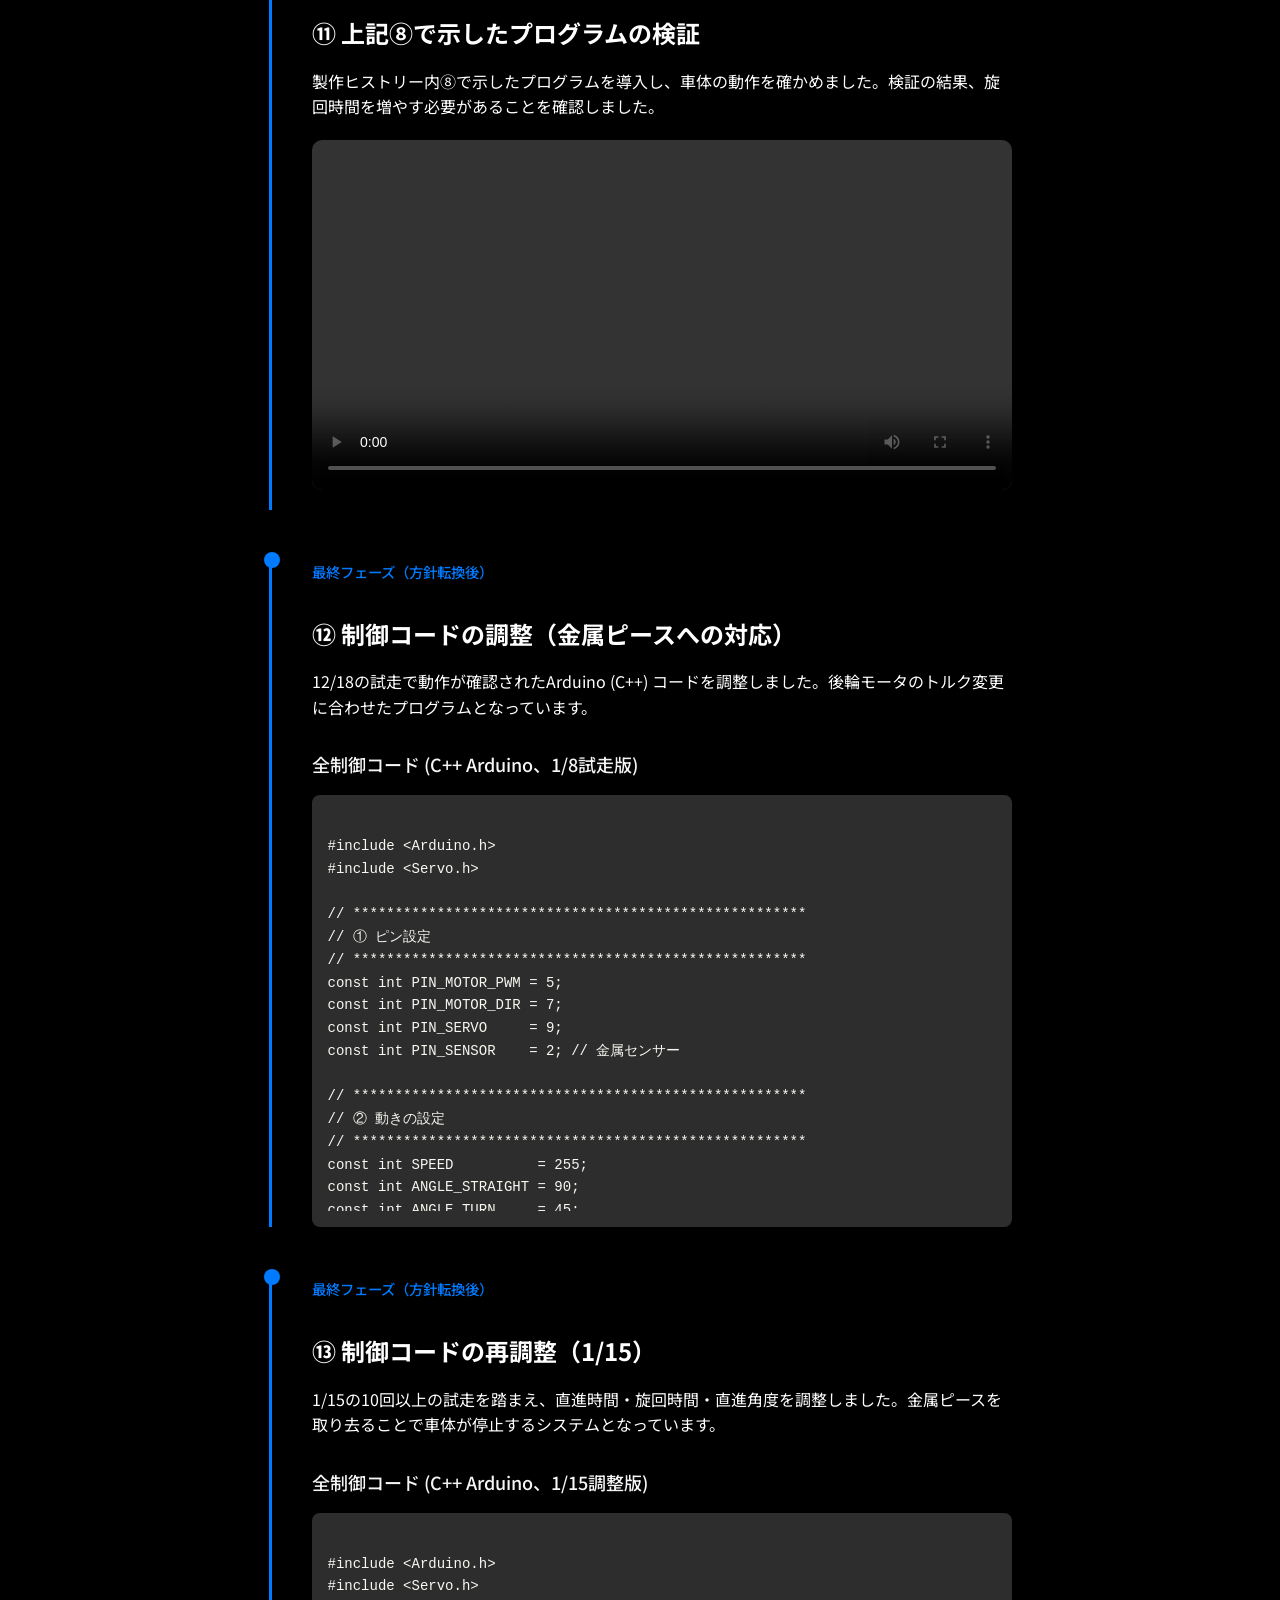
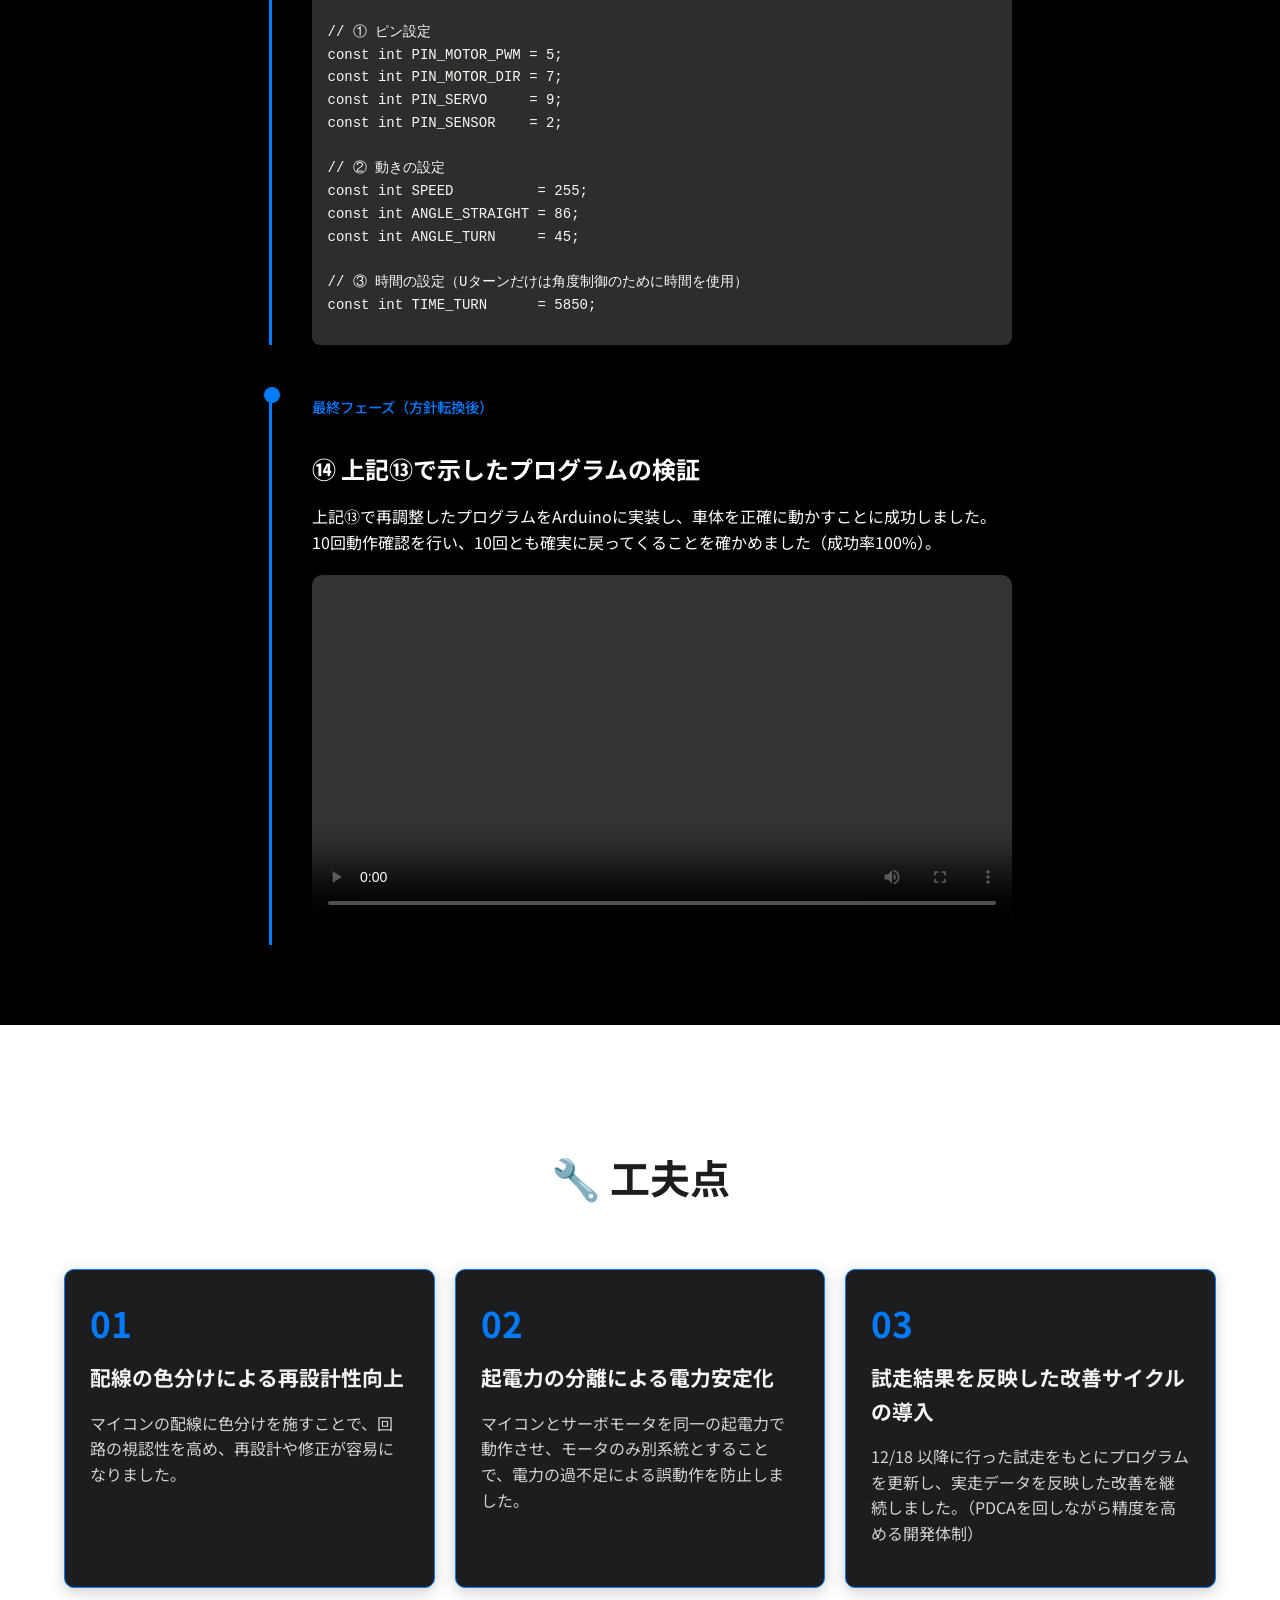
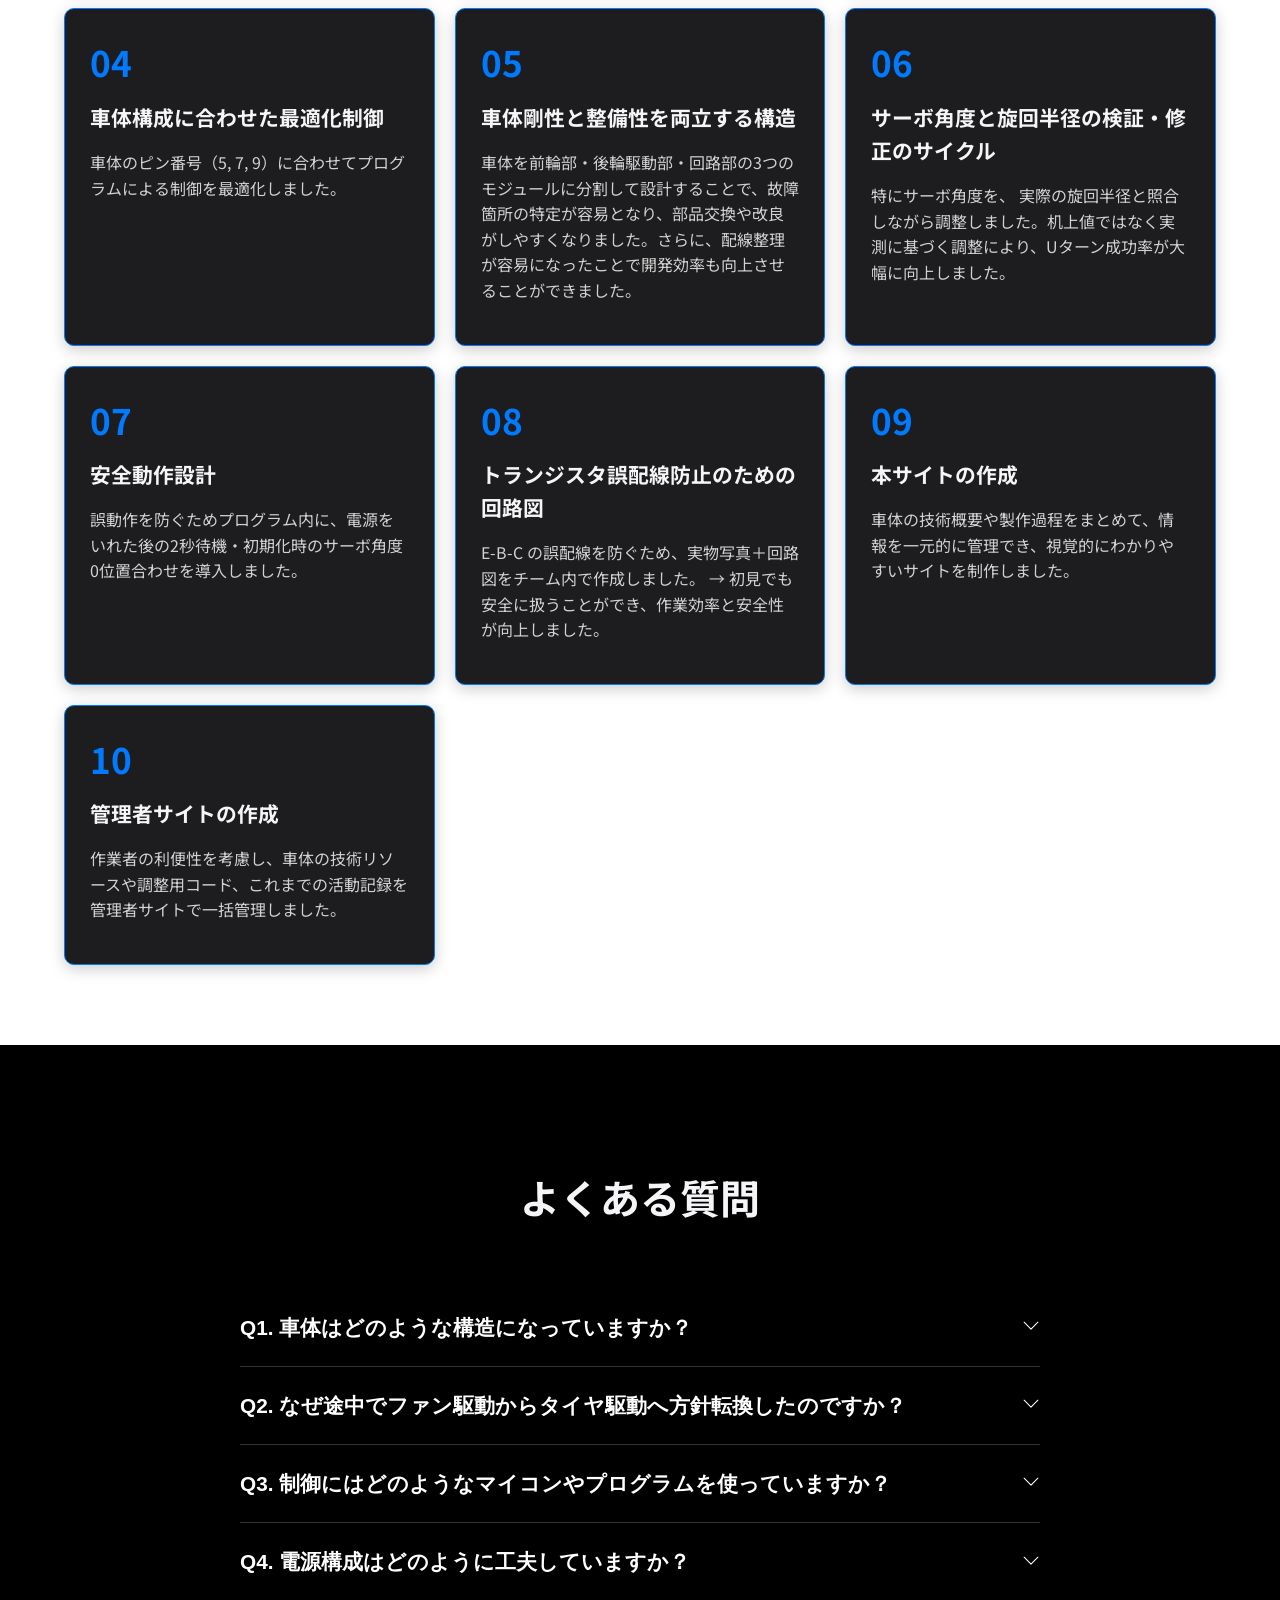
==== commit 152b0c34: "Update index.html" ====
--- a/index.html
+++ b/index.html
@@ -2164,52 +2164,52 @@
         <div class="goal-item-small animate-on-scroll">
             <span class="goal-number-small">01</span>
             <h4>配線の色分けによる再設計性向上</h4>
-            <p>マイコンの配線に色分けを施すことで、回路の視認性を高め、再設計や修正が容易になった。</p>
+            <p>マイコンの配線に色分けを施すことで、回路の視認性を高め、再設計や修正が容易になりました。</p>
         </div>
         <div class="goal-item-small animate-on-scroll">
             <span class="goal-number-small">02</span>
             <h4>起電力の分離による電力安定化</h4>
-            <p>マイコンとサーボモータを同一の起電力で動作させ、モータのみ別系統とすることで、電力の過不足による誤動作を防止した。</p>
+            <p>マイコンとサーボモータを同一の起電力で動作させ、モータのみ別系統とすることで、電力の過不足による誤動作を防止しました。</p>
         </div>
         <div class="goal-item-small animate-on-scroll">
             <span class="goal-number-small">03</span>
             <h4>試走結果を反映した改善サイクルの導入</h4>
-            <p>12/18 以降に行った試走をもとにプログラムを更新し、実走データを反映した改善を継続した。→PDCAを回しながら精度を高める開発体制を構築した。</p>
+            <p>12/18 以降に行った試走をもとにプログラムを更新し、実走データを反映した改善を継続しました。（PDCAを回しながら精度を高める開発体制）</p>
         </div>
         <div class="goal-item-small animate-on-scroll">
             <span class="goal-number-small">04</span>
             <h4>車体構成に合わせた最適化制御</h4>
-            <p>車体のピン番号（5, 7, 9）に合わせてシーケンス制御を最適化。→ハードウェア構成にも無駄のない制御設計を実現しました。</p>
+            <p>車体のピン番号（5, 7, 9）に合わせてプログラムによる制御を最適化しました。</p>
         </div>
         <div class="goal-item-small animate-on-scroll">
             <span class="goal-number-small">05</span>
             <h4>車体剛性と整備性を両立する構造</h4>
-            <p>車体を前輪部・後輪駆動部・回路部の3つのモジュールに分割して設計。これにより、故障箇所の特定が容易となり、部品交換や改良がしやすくなった。さらに、配線整理が容易になったことで開発効率も向上させることができた。</p>
+            <p>車体を前輪部・後輪駆動部・回路部の3つのモジュールに分割して設計することで、故障箇所の特定が容易となり、部品交換や改良がしやすくなりました。さらに、配線整理が容易になったことで開発効率も向上させることができました。</p>
         </div>
         <div class="goal-item-small animate-on-scroll">
             <span class="goal-number-small">06</span>
             <h4>サーボ角度と旋回半径の検証・修正のサイクル</h4>
-            <p>特にサーボ角度を、 実際の旋回半径と照合しながら調整した。机上値ではなく実測に基づく調整で、Uターン成功率が大幅に向上した。</p>
+            <p>特にサーボ角度を、 実際の旋回半径と照合しながら調整しました。机上値ではなく実測に基づく調整により、Uターン成功率が大幅に向上しました。</p>
         </div>
         <div class="goal-item-small animate-on-scroll">
             <span class="goal-number-small">07</span>
             <h4>安全動作設計</h4>
-            <p>電源構成変更時の誤動作を防ぐため、以下を導入：電源投入後の2秒待機・初期化時のサーボ角度固定・モーターOFF状態からのスタート→電源変更後も安定した動作を維持できる安全設計。</p>
+            <p>誤動作を防ぐためプログラム内に、電源をいれた後の2秒待機・初期化時のサーボ角度0位置合わせを導入しました。</p>
         </div>
         <div class="goal-item-small animate-on-scroll">
             <span class="goal-number-small">08</span>
             <h4>トランジスタ誤配線防止のための回路図</h4>
-            <p>E-B-C の誤配線を防ぐため、実物写真＋回路図をチーム内で作成した。 → 初見でも安全に扱うことができ、作業効率と安全性が向上した。</p>
+            <p>E-B-C の誤配線を防ぐため、実物写真＋回路図をチーム内で作成しました。 → 初見でも安全に扱うことができ、作業効率と安全性が向上しました。</p>
         </div>
         <div class="goal-item-small animate-on-scroll">
             <span class="goal-number-small">09</span>
             <h4>本サイトの作成</h4>
-            <p>車体の技術概要や製作過程をまとめて、情報を一元的に管理でき、視覚的にわかりやすいサイトを制作した。</p>
+            <p>車体の技術概要や製作過程をまとめて、情報を一元的に管理でき、視覚的にわかりやすいサイトを制作しました。</p>
         </div>
         <div class="goal-item-small animate-on-scroll">
             <span class="goal-number-small">10</span>
             <h4>管理者サイトの作成</h4>
-            <p>作業者の利便性を考慮し、車体の技術リソースや調整用コード、これまでの活動記録を管理者サイトで一括管理した。</p>
+            <p>作業者の利便性を考慮し、車体の技術リソースや調整用コード、これまでの活動記録を管理者サイトで一括管理しました。</p>
         </div>
     </div>
 </section>
@@ -2232,7 +2232,7 @@
         
         <div class="accordion-item">
             <button class="accordion-button" aria-expanded="false">
-                <span class="accordion-title">Q2. なぜ途中で“ファン駆動”から“タイヤ駆動”へ方針転換したのですか？</span>
+                <span class="accordion-title">Q2. なぜ途中でファン駆動からタイヤ駆動へ方針転換したのですか？</span>
                 <span class="accordion-icon">
                     <svg viewBox="0 0 17 8.85"><polyline class="icon-line" stroke="currentColor" stroke-linecap="round" stroke-linejoin="round" fill="none" points="15 1.13 8.5 7.72 2 1.13"></polyline></svg>
                 </span>
@@ -2274,7 +2274,7 @@
                 </span>
             </button>
             <div class="accordion-content">
-                <p>トランジスタ（E-B-C 配列）を用いたスイッチング回路を採用しています。Arduino のD5ピンからの微弱な信号で、モータの大電流を安全に制御できるように設計しています。</p>
+                <p>トランジスタ（E-B-C 配列）を用いたスイッチング回路を採用しています。Arduino のD5ピンからの微弱な信号で、モータへの電流を安全に制御できるように設計しています。</p>
             </div>
         </div>
 
@@ -2286,7 +2286,7 @@
                 </span>
             </button>
             <div class="accordion-content">
-                <p>トランジスタのE-B-C配置を間違えないよう、実物写真と回路図を作成しています。 新人メンバーでも安全に作業できるよう配慮しています。</p>
+                <p>トランジスタのE-B-C配置を間違えないよう、実物写真と回路図を作成しています。</p>
             </div>
         </div>
 
@@ -2692,3 +2692,4 @@
 
 
 
+
